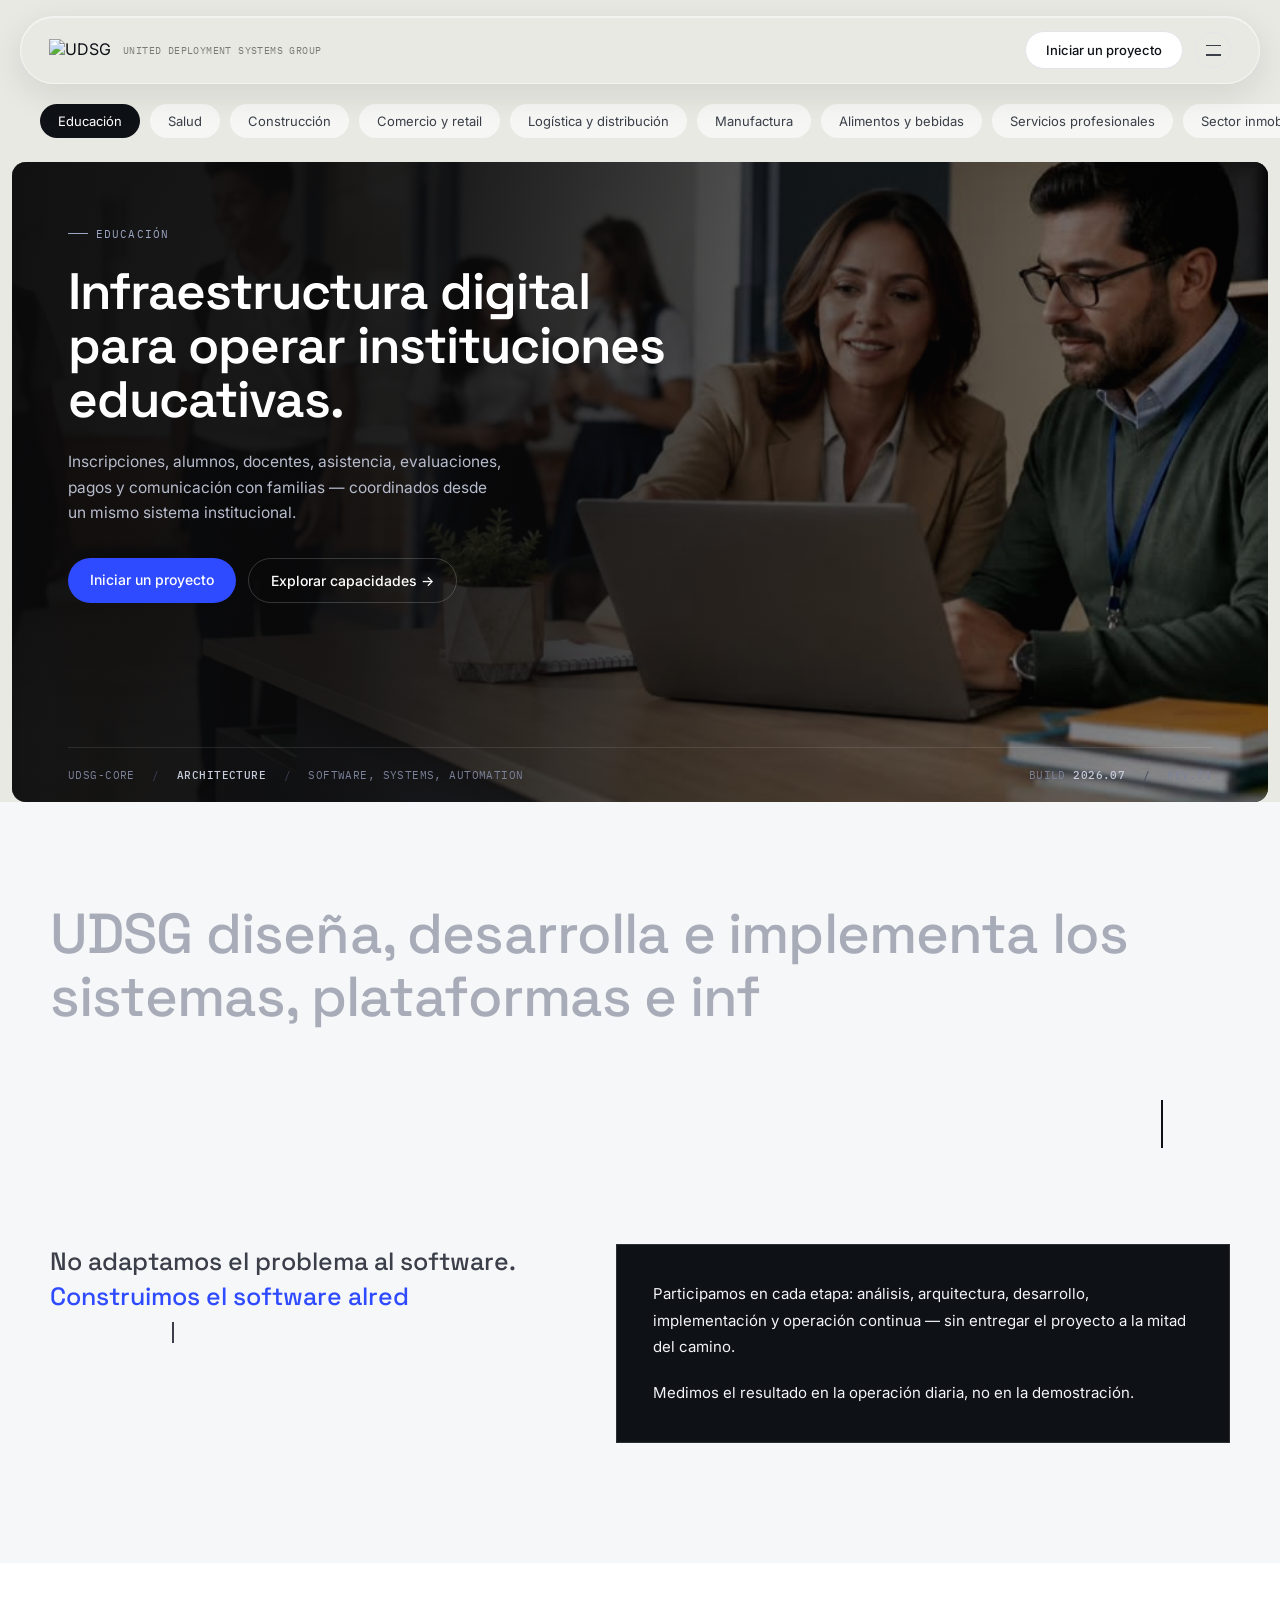
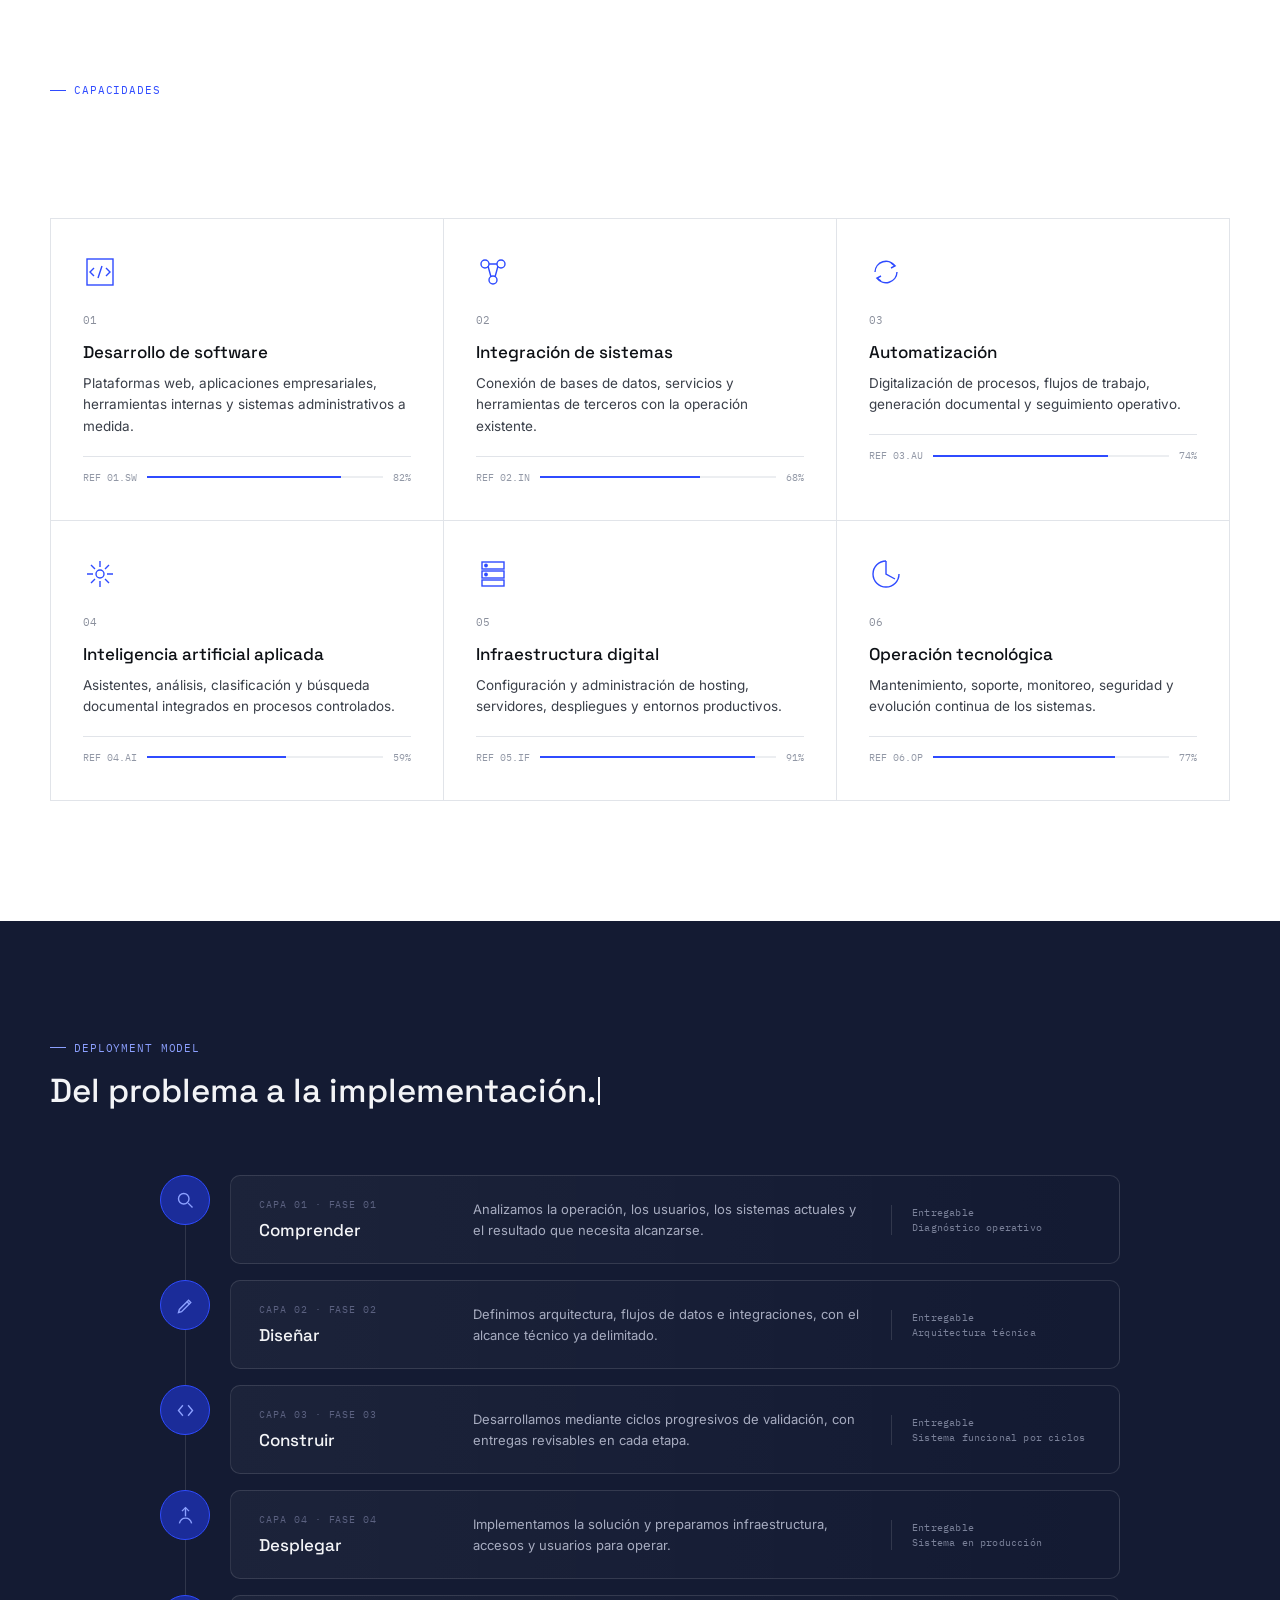
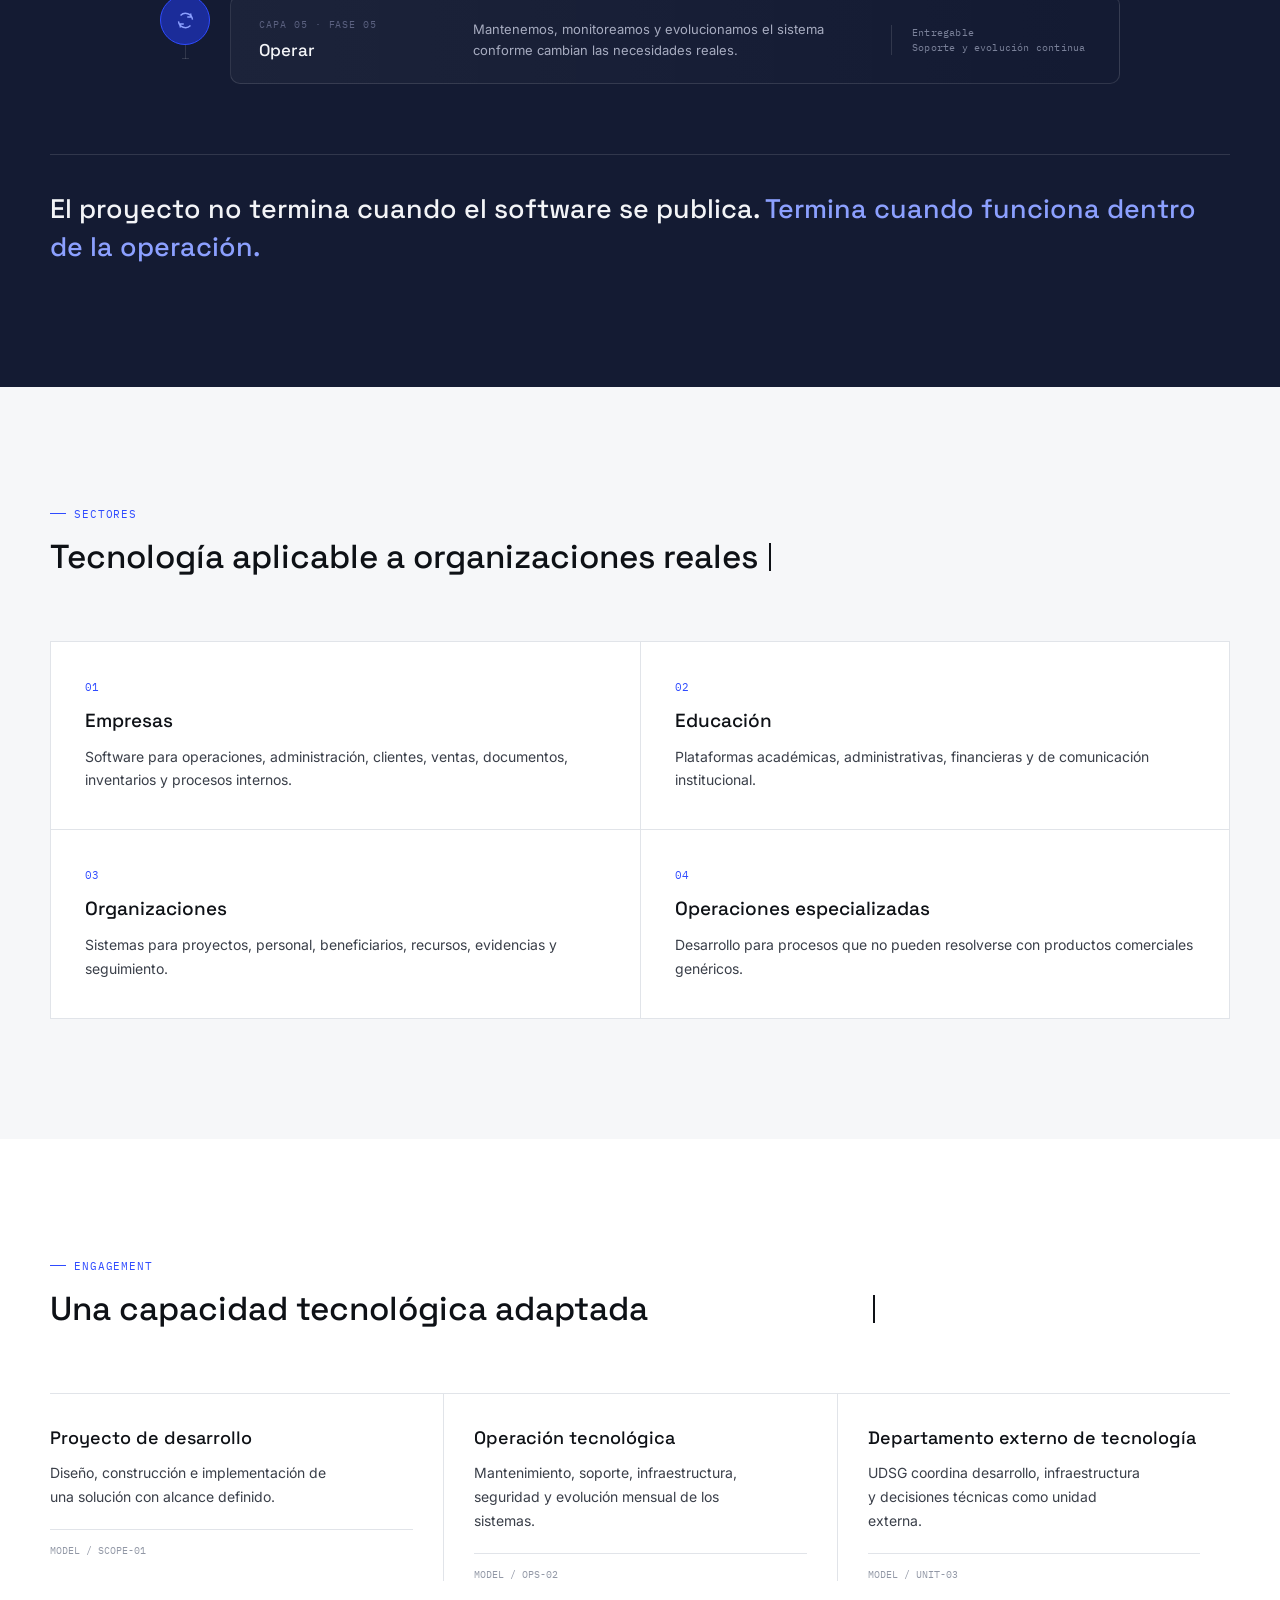
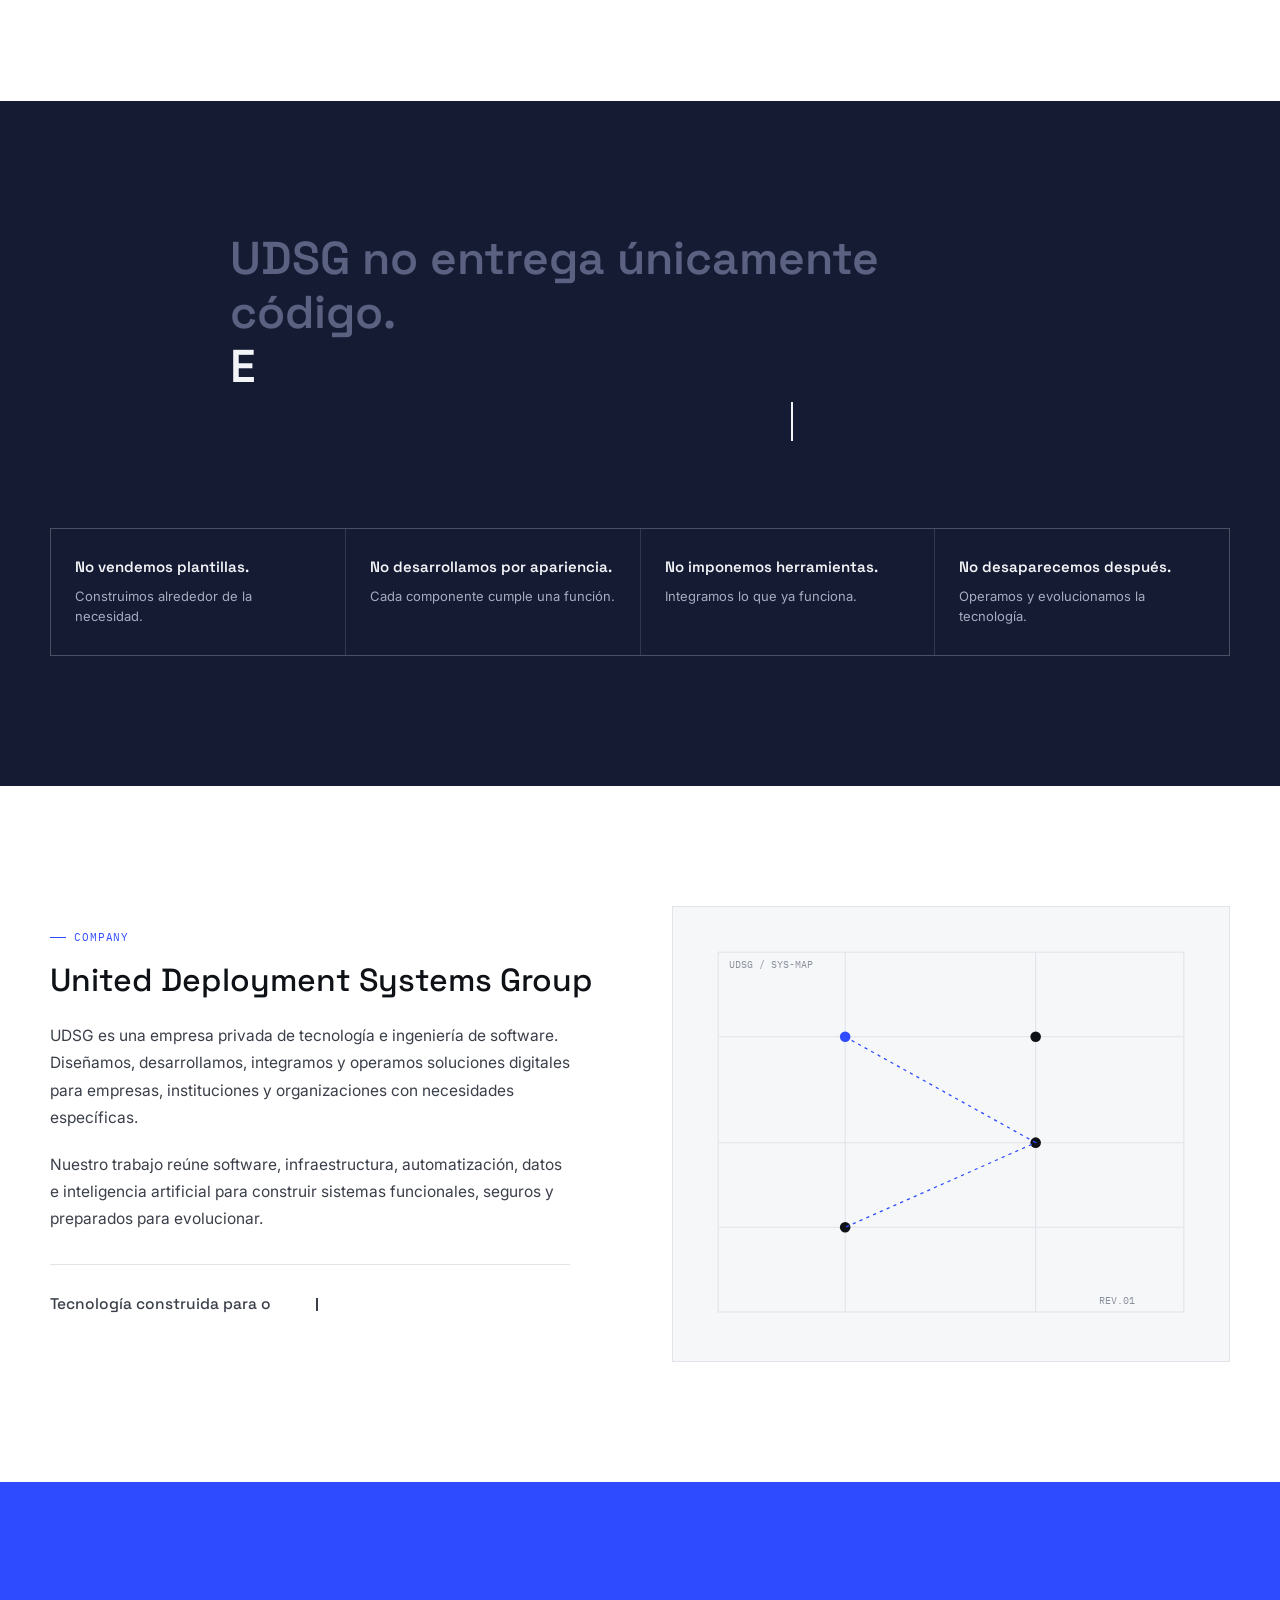
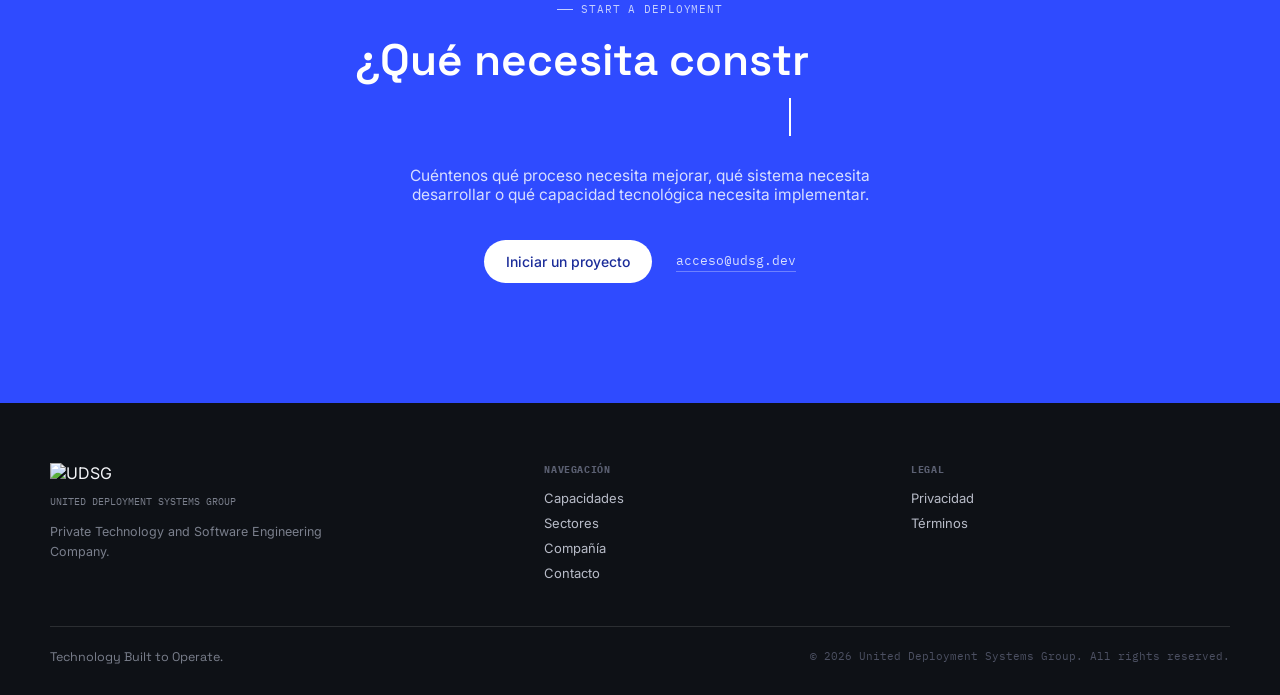
==== index.html @ 02f6dead "Rediseñar Deployment Model como diagrama de arquitectura en capas Se reemplaza la cuadrícula horizon" ====
<!DOCTYPE html>
<html lang="es">
<head>
<meta charset="UTF-8">
<meta name="viewport" content="width=device-width, initial-scale=1.0">
<title>UDSG — United Deployment Systems Group</title>
<link rel="icon" href="/favicon-32.png" sizes="32x32" type="image/png">
<link rel="apple-touch-icon" href="/favicon-180.png">
<link rel="preconnect" href="https://fonts.googleapis.com">
<link href="https://fonts.googleapis.com/css2?family=Space+Grotesk:wght@400;500;600;700&family=Inter:wght@400;500;600&family=IBM+Plex+Mono:wght@400;500&display=swap" rel="stylesheet">
<style>
  :root{
    --ink:#0E1116;
    --ink-soft:#3A3F49;
    --paper:#FFFFFF;
    --gray-50:#F6F7F9;
    --gray-100:#ECEEF1;
    --line:#E1E4E9;
    --line-on-dark:rgba(255,255,255,0.12);
    --accent:#2F4BFF;
    --accent-deep:#1B2C99;
    --navy:#141B33;
    --navy-2:#1B2440;
    --paper-text:#F3F4F7;
    --muted-on-dark:#A7ACC0;
  }
  *{margin:0;padding:0;box-sizing:border-box;}
  html{scroll-behavior:smooth;}
  @media (prefers-reduced-motion: reduce){ html{scroll-behavior:auto;} }
  body{
    font-family:'Inter',sans-serif;
    background:#E9E9E4;
    color:var(--ink);
    -webkit-font-smoothing:antialiased;
  }
  .mono{font-family:'IBM Plex Mono',monospace;}
  a{color:inherit;}
  img{display:block; max-width:100%;}

  /* ---------------- NAV ---------------- */
  nav{
    position:sticky; top:16px; z-index:50;
    display:flex; align-items:center; justify-content:space-between;
    padding:14px 28px;
    margin:0 20px;
    border-radius:999px;
    background:rgba(233,233,228,0.75);
    -webkit-backdrop-filter:blur(16px) saturate(1.6);
    backdrop-filter:blur(16px) saturate(1.6);
    border:1px solid rgba(255,255,255,0.5);
    box-shadow:0 10px 34px rgba(20,17,10,0.10), inset 0 1px 0 rgba(255,255,255,0.4);
    transition:padding 0.3s ease, top 0.3s ease, box-shadow 0.3s ease;
  }
  nav.scrolled{padding:10px 24px; top:10px; box-shadow:0 14px 40px rgba(20,17,10,0.14), inset 0 1px 0 rgba(255,255,255,0.4);}
  .nav-left{display:flex; align-items:center; gap:12px;}
  .logo-mark{height:22px; width:auto; display:block;}
  .nav-left .wordmark{font-family:'Space Grotesk'; font-weight:600; font-size:17px;}
  .nav-left .subname{font-family:'IBM Plex Mono'; font-size:10px; color:#7C7C74; letter-spacing:0.04em; transition:opacity 0.3s ease;}
  nav.scrolled .subname{opacity:0; width:0;}
  .nav-right{display:flex; align-items:center; gap:12px;}
  .nav-cta{
    font-size:13px; font-weight:500; background:var(--paper); color:var(--ink);
    padding:10px 20px; text-decoration:none; transition:background 0.2s ease, color 0.2s ease;
    border-radius:999px; border:1px solid var(--line);
  }
  .nav-cta:hover{background:var(--ink); color:#fff;}
  .nav-icon{
    width:36px; height:36px; border-radius:999px; border:1px solid var(--line);
    display:flex; align-items:center; justify-content:center; flex-shrink:0;
    color:var(--ink-soft); background:transparent; cursor:pointer;
    font:inherit; padding:0; transition:background 0.2s ease, border-color 0.2s ease;
  }
  .nav-icon:hover{border-color:var(--ink-soft);}

  /* ---------------- BURGER (dos líneas que se convierten en X) ---------------- */
  .burger{width:15px; height:11px; position:relative;}
  .burger span{
    position:absolute; left:0; width:100%; height:1.5px; background:currentColor;
    transition:transform 0.25s ease, opacity 0.2s ease, top 0.25s ease;
  }
  .burger span:nth-child(1){top:0;}
  .burger span:nth-child(2){top:9.5px;}
  .menu-open .burger span:nth-child(1){top:4.75px; transform:rotate(45deg);}
  .menu-open .burger span:nth-child(2){top:4.75px; transform:rotate(-45deg);}

  /* ---------------- MENU OVERLAY (estilo Palantir: pantalla completa, links + acerca de) ---------------- */
  .menu-overlay{
    position:fixed; inset:0; z-index:100; background:var(--paper);
    opacity:0; visibility:hidden; pointer-events:none;
    transition:opacity 0.3s ease, visibility 0s linear 0.3s;
    overflow-y:auto;
  }
  .menu-overlay.is-open{opacity:1; visibility:visible; pointer-events:auto; transition:opacity 0.3s ease;}
  .menu-top{
    display:flex; align-items:center; justify-content:space-between;
    padding:18px 40px;
  }
  .menu-body{
    max-width:1180px; margin:0 auto; padding:80px 40px 100px;
    display:grid; grid-template-columns:1fr 1fr; gap:64px;
  }
  .menu-links{display:flex; flex-direction:column; gap:6px;}
  .menu-links a{
    text-decoration:none; color:var(--ink); font-family:'Space Grotesk'; font-weight:500;
    font-size:clamp(30px,5vw,52px); line-height:1.3; letter-spacing:-0.01em;
    padding:6px 0; transition:color 0.2s ease; opacity:0; transform:translateY(14px);
    transition:opacity 0.5s cubic-bezier(0.16,1,0.3,1), transform 0.5s cubic-bezier(0.16,1,0.3,1), color 0.2s ease;
  }
  .menu-overlay.is-open .menu-links a{opacity:1; transform:translateY(0);}
  .menu-links a:nth-child(1){transition-delay:0.05s;}
  .menu-links a:nth-child(2){transition-delay:0.1s;}
  .menu-links a:nth-child(3){transition-delay:0.15s;}
  .menu-links a:nth-child(4){transition-delay:0.2s;}
  .menu-links a:hover{color:var(--accent);}
  .menu-about{
    border-left:1px solid var(--line); padding-left:48px;
    opacity:0; transition:opacity 0.5s ease 0.25s;
  }
  .menu-overlay.is-open .menu-about{opacity:1;}
  .menu-about p{font-size:15px; line-height:1.75; color:var(--ink-soft); margin-top:16px; max-width:420px;}
  .menu-access{
    display:inline-block; margin-top:32px; font-size:14px; font-weight:500;
    background:var(--ink); color:#fff; padding:13px 26px; border-radius:999px;
    text-decoration:none; transition:background 0.2s ease;
  }
  .menu-access:hover{background:var(--accent);}
  .menu-footer{
    max-width:1180px; margin:0 auto; padding:24px 40px; border-top:1px solid var(--line);
    display:flex; justify-content:space-between; flex-wrap:wrap; gap:10px;
    font-family:'IBM Plex Mono'; font-size:10.5px; letter-spacing:0.04em; color:#8A8F9C;
  }
  .menu-footer a{color:#8A8F9C; text-decoration:none;}
  .menu-footer a:hover{color:var(--ink);}
  body.menu-locked{overflow:hidden;}
  @media (prefers-reduced-motion: reduce){
    .menu-overlay, .menu-links a, .menu-about, .burger span{transition:none !important;}
  }

  /* ---------------- CHIP ROW (carrusel Apple/Palantir: chips que se llenan) ---------------- */
  .chip-row{
    display:flex; gap:10px; padding:14px 40px 18px;
    margin-top:22px;
    overflow-x:auto; scrollbar-width:none;
  }
  .chip-row::-webkit-scrollbar{display:none;}
  .chip{
    position:relative; flex:0 0 auto; font-family:inherit; font-size:13px; color:var(--ink-soft);
    padding:9px 18px; border-radius:999px; background:rgba(255,255,255,0.6); border:none;
    cursor:pointer; white-space:nowrap; overflow:hidden; transition:color 0.25s ease;
  }
  .chip .chip-fill{position:absolute; inset:0; width:0%; background:var(--ink); z-index:0;}
  .chip .chip-label{position:relative; z-index:1;}
  .chip.active{color:#fff;}
  .chip:hover:not(.active){background:var(--paper);}

  /* ---------------- HERO BG (foto de industria a pantalla completa dentro de la tarjeta) ---------------- */
  .hero-bg{position:absolute; inset:0; z-index:0;}
  .hero-bg .sysmap{
    position:absolute; inset:0; width:100%; height:100%;
    object-fit:cover; filter:grayscale(20%) contrast(1.12) brightness(0.72) saturate(1.05);
    opacity:0; transform:scale(1.06) translateX(6%);
    transition:transform 1.1s cubic-bezier(0.16,1,0.3,1), opacity 0.6s ease;
  }
  .hero-bg .sysmap.is-active{opacity:1; transform:scale(1) translateX(0);}
  .hero-bg .sysmap.is-leaving{
    opacity:0; transform:scale(1.04) translateX(-4%);
    transition:transform 0.7s cubic-bezier(0.4,0,1,1), opacity 0.5s ease;
  }
  .hero-scrim{
    position:absolute; inset:0; z-index:1;
    background:linear-gradient(100deg, rgba(10,10,11,0.96) 0%, rgba(10,10,11,0.88) 32%, rgba(10,10,11,0.52) 60%, rgba(10,10,11,0.18) 100%);
  }
  @media (prefers-reduced-motion: reduce){
    .hero-bg .sysmap{transition:opacity 0.3s ease; transform:none;}
    .hero-bg .sysmap.is-leaving{transform:none;}
  }

  /* ---------------- HERO COPY (texto que acompaña el cambio de slide) ---------------- */
  .hero-copy-dynamic{transition:opacity 0.35s ease, transform 0.35s ease;}
  .hero-copy-dynamic.is-swapping{opacity:0; transform:translateY(10px);}
  @media (prefers-reduced-motion: reduce){ .hero-copy-dynamic{transition:none !important; transform:none !important; opacity:1 !important;} }

  /* ---------------- HERO (dark rounded card, inset from viewport edge) ---------------- */
  .hero-wrap{padding:6px 12px 0;}
  .hero{
    position:relative;
    background:#1C1D1E; color:var(--paper-text);
    border-radius:14px; overflow:hidden;
    padding:56px 56px 0;
    min-height:640px;
    display:flex; flex-direction:column; justify-content:space-between;
  }
  .hero-top{position:relative; z-index:2; max-width:600px;}
  .eyebrow{
    display:inline-flex; align-items:center; gap:8px;
    font-family:'IBM Plex Mono'; font-size:11px; letter-spacing:0.1em;
    color:#9BA6C4; text-transform:uppercase; margin-bottom:24px;
  }
  .eyebrow .dash{width:20px; height:1px; background:#9BA6C4;}
  .hero h1{
    font-family:'Space Grotesk'; font-weight:600; letter-spacing:-0.02em;
    font-size:clamp(32px,4vw,52px); line-height:1.06; margin-bottom:22px; color:#fff; max-width:640px;
  }
  .hero p{font-size:15.5px; line-height:1.65; color:#B7BCCC; max-width:440px; margin-bottom:32px;}
  .hero-actions{display:flex; gap:12px; margin-bottom:0; flex-wrap:wrap;}
  .btn-primary{
    background:var(--accent); color:#fff; font-weight:500; font-size:14px;
    padding:13px 22px; text-decoration:none; display:inline-block; transition:background 0.2s ease;
    border-radius:999px;
  }
  .btn-primary:hover{background:var(--accent-deep);}
  .btn-ghost{
    border:1px solid rgba(255,255,255,0.18); color:#fff; font-size:14px; font-weight:500;
    padding:13px 22px; text-decoration:none; display:inline-block; transition:border-color 0.2s ease, background 0.2s ease;
    border-radius:999px;
  }
  .btn-ghost:hover{border-color:rgba(255,255,255,0.4); background:rgba(255,255,255,0.06);}

  .sysmap{width:100%; height:auto;}

  .hero-meta{
    position:relative; z-index:2;
    display:flex; justify-content:space-between; align-items:center; flex-wrap:wrap; gap:10px;
    border-top:1px solid rgba(255,255,255,0.1); padding:20px 0; margin-top:40px;
    font-family:'IBM Plex Mono'; font-size:10.5px; letter-spacing:0.04em; color:#7A8199;
  }
  .hero-meta span b{color:#C7CCDB; font-weight:500;}
  .hero-meta .sep{margin:0 10px; color:#3E4358;}

  .load-in{opacity:0; transform:translateY(16px); transition:opacity 0.7s cubic-bezier(0.16,1,0.3,1), transform 0.7s cubic-bezier(0.16,1,0.3,1);}
  .load-in.shown{opacity:1; transform:translateY(0);}
  @media (prefers-reduced-motion: reduce){ .load-in{opacity:1; transform:none;} }

  /* ---------------- TYPEWRITER (títulos que se escriben al hacer scroll) ---------------- */
  .tw-char{opacity:0; transition:opacity 0.05s linear;}
  .tw-char.tw-in{opacity:1;}
  .tw-cursor{display:inline-block; width:2px; height:0.85em; margin-left:2px; background:currentColor; opacity:0; vertical-align:-0.1em;}
  .tw-cursor.tw-active{opacity:1; animation:tw-blink 0.9s step-end infinite;}
  @keyframes tw-blink{50%{opacity:0;}}
  @media (prefers-reduced-motion: reduce){
    .tw-char{opacity:1 !important; transition:none;}
    .tw-cursor{display:none;}
  }


  /* ---------------- SECTION LABEL (shared) ---------------- */
  .sec-label{
    font-family:'IBM Plex Mono'; font-size:11px; letter-spacing:0.08em;
    color:var(--accent); text-transform:uppercase; margin-bottom:16px;
    display:flex; align-items:center; gap:8px;
  }
  .sec-label .dash{width:16px; height:1px; background:var(--accent);}
  .sec-label.on-dark{color:#8CA0FF;}
  .sec-label.on-dark .dash{background:#8CA0FF;}
  .sec-head{max-width:640px; margin-bottom:64px;}
  .sec-head h2{font-family:'Space Grotesk'; font-weight:500; font-size:clamp(24px,2.6vw,34px); line-height:1.22; color:var(--ink);}
  .sec-head.on-dark h2{color:var(--paper-text);}
  .sec-head p{font-size:15px; line-height:1.7; color:var(--ink-soft); margin-top:16px;}
  .sec-head.on-dark p{color:var(--muted-on-dark);}

  /* ---------------- DECLARATION ---------------- */
  .declaration{background:var(--gray-50); padding:100px 48px 120px;}
  .decl-huge{
    max-width:1180px; margin:0 auto 90px;
    font-family:'Space Grotesk'; font-weight:500; letter-spacing:-0.015em;
    font-size:clamp(30px,4.4vw,58px); line-height:1.12; color:var(--ink);
  }
  .decl-huge .fade{color:#A7ACB8;}
  .decl-huge .accent{color:var(--accent);}
  .decl-grid{max-width:1180px; margin:0 auto; display:grid; grid-template-columns:0.9fr 1.1fr; gap:64px; align-items:start;}
  .decl-quote{
    font-family:'Space Grotesk'; font-weight:500; font-size:clamp(20px,2vw,25px);
    line-height:1.4; color:var(--ink-soft);
  }
  .decl-quote .accent{color:var(--accent);}
  .decl-panel{border:1px solid var(--line-on-dark); background:var(--ink); padding:36px;}
  .decl-panel p{font-size:15px; line-height:1.75; color:var(--paper-text); margin-bottom:20px;}
  .decl-panel p:last-child{margin-bottom:0;}

  /* ---------------- CAPABILITIES ---------------- */
  .caps{background:var(--paper); padding:120px 48px;}
  .caps-list{max-width:1180px; margin:0 auto; display:grid; grid-template-columns:repeat(3,1fr); gap:1px; background:var(--line); border:1px solid var(--line);}
  .cap-item{background:var(--paper); padding:36px 32px; transition:background 0.25s ease;}
  .cap-item:hover{background:var(--gray-50);}
  .cap-icon{width:34px; height:34px; margin-bottom:20px;}
  .cap-item .capnum{font-family:'IBM Plex Mono'; font-size:11px; color:#8A8F9C; display:block; margin-bottom:14px;}
  .cap-item h3{font-family:'Space Grotesk'; font-weight:500; font-size:17px; margin-bottom:10px; color:var(--ink);}
  .cap-item p{font-size:13.5px; line-height:1.6; color:var(--ink-soft); margin-bottom:18px;}
  .cap-readout{display:flex; align-items:center; gap:10px; font-family:'IBM Plex Mono'; font-size:9.5px; color:#9298A6; border-top:1px solid var(--line); padding-top:14px;}
  .cap-readout .bar{flex:1; height:2px; background:var(--gray-100); position:relative; overflow:hidden;}
  .cap-readout .bar-fill{position:absolute; left:0; top:0; height:100%; background:var(--accent);}

  /* ---------------- PROCESS (stepper, not photo) ---------------- */
  .process{background:var(--navy); color:var(--paper-text); padding:120px 48px;}
  .proc-line-wrap{max-width:960px; margin:0 auto; position:relative; padding-left:70px;}

  /* pista vertical: línea + pulso descendiendo de capa en capa, en bucle continuo */
  .proc-flow-track{position:absolute; top:25px; bottom:25px; left:25px; width:1px; background:var(--line-on-dark); z-index:0;}
  .proc-flow-track::before, .proc-flow-track::after{
    content:''; position:absolute; left:-3px; height:1px; width:7px; background:var(--line-on-dark);
  }
  .proc-flow-track::before{top:0;} .proc-flow-track::after{bottom:0;}
  .proc-flow-pulse{
    position:absolute; left:50%; top:0; width:7px; height:7px; margin-left:-3.5px; margin-top:-3.5px;
    border-radius:50%; background:#9DB2FF; box-shadow:0 0 12px 3px rgba(140,160,255,0.75);
    animation:proc-flow-move-v 7s linear infinite;
  }
  @keyframes proc-flow-move-v{
    0%{top:0%; opacity:0;}
    4%{opacity:1;}
    96%{opacity:1;}
    100%{top:100%; opacity:0;}
  }

  .proc-steps{display:flex; flex-direction:column; gap:16px; position:relative; z-index:1;}
  .proc-step{position:relative; display:flex;}
  .proc-dot{
    position:absolute; left:-70px; top:0;
    width:50px; height:50px; border-radius:50%; border:1px solid var(--line-on-dark);
    background:var(--navy); display:flex; align-items:center; justify-content:center;
    color:#8CA0FF; z-index:2;
    transition:border-color 0.3s ease, background 0.3s ease;
    animation:proc-node-flash 7s ease-in-out infinite;
  }
  .proc-icon{width:21px; height:21px;}
  .proc-step:nth-child(1) .proc-dot{animation-delay:0.42s;}
  .proc-step:nth-child(2) .proc-dot{animation-delay:1.82s;}
  .proc-step:nth-child(3) .proc-dot{animation-delay:3.22s;}
  .proc-step:nth-child(4) .proc-dot{animation-delay:4.62s;}
  .proc-step:nth-child(5) .proc-dot{animation-delay:6.02s;}
  @keyframes proc-node-flash{
    0%{box-shadow:0 0 0 0 rgba(140,160,255,0);}
    3%{box-shadow:0 0 0 9px rgba(140,160,255,0.32);}
    16%{box-shadow:0 0 0 0 rgba(140,160,255,0);}
    100%{box-shadow:0 0 0 0 rgba(140,160,255,0);}
  }
  .proc-step.in-view .proc-dot{border-color:var(--accent); background:var(--accent-deep);}

  /* banda de capa: ancho completo, apiladas verticalmente como un stack técnico */
  .proc-layer{
    flex:1; display:grid; grid-template-columns:190px 1fr 200px; gap:24px; align-items:center;
    border:1px solid var(--line-on-dark); border-radius:10px; padding:22px 28px;
    background:linear-gradient(90deg, rgba(255,255,255,0.035), rgba(255,255,255,0));
  }
  .proc-tag{font-family:'IBM Plex Mono'; font-size:9.5px; letter-spacing:0.1em; color:#5B6180; text-transform:uppercase; display:block; margin-bottom:8px;}
  .proc-layer h3{font-family:'Space Grotesk'; font-weight:500; font-size:17px;}
  .proc-step p{font-size:13px; line-height:1.6; color:var(--muted-on-dark);}
  .proc-out{font-family:'IBM Plex Mono'; font-size:9.5px; letter-spacing:0.02em; color:#7A8199; line-height:1.6; border-left:1px solid var(--line-on-dark); padding-left:20px;}
  @media (prefers-reduced-motion: reduce){
    .proc-flow-pulse{display:none;}
    .proc-dot{animation:none;}
  }
  .process-callout{
    max-width:1180px; margin:70px auto 0; padding-top:36px; border-top:1px solid var(--line-on-dark);
    font-family:'Space Grotesk'; font-weight:500; font-size:clamp(19px,2.1vw,27px); line-height:1.4;
  }
  .process-callout .accent{color:#8CA0FF;}

  /* ---------------- SECTORS ---------------- */
  .sectors{background:var(--gray-50); padding:120px 48px;}
  .sectors-grid{max-width:1180px; margin:0 auto; display:grid; grid-template-columns:repeat(2,1fr); gap:1px; background:var(--line); border:1px solid var(--line);}
  .sector-item{background:var(--paper); padding:38px 34px;}
  .sector-item .snum{font-family:'IBM Plex Mono'; font-size:10.5px; color:var(--accent); display:block; margin-bottom:14px;}
  .sector-item h3{font-family:'Space Grotesk'; font-weight:500; font-size:19px; margin-bottom:12px;}
  .sector-item p{font-size:14px; line-height:1.65; color:var(--ink-soft);}

  /* ---------------- ENGAGEMENT ---------------- */
  .engage{background:var(--paper); padding:120px 48px;}
  .engage-grid{max-width:1180px; margin:0 auto; display:grid; grid-template-columns:repeat(3,1fr); gap:0; border-top:1px solid var(--line);}
  .engage-item{
    padding:32px 30px 0 0; border-left:1px solid var(--line);
    opacity:0; transform:translateY(24px);
    transition:opacity 0.6s cubic-bezier(0.16,1,0.3,1), transform 0.6s cubic-bezier(0.16,1,0.3,1);
  }
  .engage-item:first-child{border-left:none; padding-left:0;}
  .engage-item:not(:first-child){padding-left:30px;}
  .engage-item.in-view{opacity:1; transform:translateY(0);}
  .engage-item:nth-child(1){transition-delay:0s;}
  .engage-item:nth-child(2){transition-delay:0.1s;}
  .engage-item:nth-child(3){transition-delay:0.2s;}
  .engage-item h3{font-family:'Space Grotesk'; font-weight:500; font-size:18px; margin-bottom:12px; color:var(--ink);}
  .engage-item p{font-size:14px; line-height:1.7; color:var(--ink-soft); max-width:280px;}
  .engage-code{display:block; margin-top:20px; padding-top:14px; border-top:1px solid var(--line); font-family:'IBM Plex Mono'; font-size:9.5px; color:#9298A6;}
  @media (prefers-reduced-motion: reduce){ .engage-item{opacity:1; transform:none;} }

  /* ---------------- DIFFERENTIATOR ---------------- */
  .diff{background:var(--navy); color:var(--paper-text); padding:130px 48px;}
  .diff-headline{
    font-family:'Space Grotesk'; font-weight:600; text-align:left;
    font-size:clamp(28px,3.8vw,46px); line-height:1.18; max-width:820px; margin:0 auto 80px;
  }
  .diff-headline .fade{color:#5B6180;}
  .diff-headline .accent{color:#8CA0FF;}
  .diff-grid{max-width:1180px; margin:0 auto; display:grid; grid-template-columns:repeat(4,1fr); gap:1px; background:var(--line-on-dark); border:1px solid var(--line-on-dark);}
  .diff-item{background:var(--navy); padding:28px 24px;}
  .diff-item .diff-no{font-family:'Space Grotesk'; font-weight:600; font-size:15px; color:var(--paper-text); margin-bottom:10px; display:block;}
  .diff-item p{font-size:13px; line-height:1.6; color:var(--muted-on-dark);}

  /* ---------------- COMPANY ---------------- */
  .company{background:var(--paper); padding:120px 48px;}
  .company-grid{max-width:1180px; margin:0 auto; display:grid; grid-template-columns:1fr 1fr; gap:64px; align-items:center;}
  .company-body p{font-size:15.5px; line-height:1.75; color:var(--ink-soft); margin-bottom:20px; max-width:520px;}
  .company-quote{
    font-family:'Space Grotesk'; font-weight:500; font-size:clamp(20px,2vw,25px);
    color:var(--ink); margin-top:32px; border-top:1px solid var(--line); padding-top:26px;
  }
  .company-graphic{border:1px solid var(--line); background:var(--gray-50); padding:24px;}

  /* ---------------- CTA FINAL ---------------- */
  .cta-final{background:var(--accent); color:#fff; padding:120px 48px; text-align:center;}
  .cta-final .sec-label{justify-content:center; color:#C6D0FF;}
  .cta-final .sec-label .dash{background:#C6D0FF;}
  .cta-final h2{font-family:'Space Grotesk'; font-weight:600; font-size:clamp(28px,3.6vw,44px); max-width:720px; margin:0 auto 22px;}
  .cta-final p{font-size:15.5px; color:#D7DEFF; max-width:480px; margin:0 auto 36px;}
  .cta-final-actions{display:flex; gap:24px; justify-content:center; align-items:center; flex-wrap:wrap;}
  .cta-final .btn-primary{background:#fff; color:var(--accent-deep);}
  .cta-final .btn-primary:hover{background:#EAEEFF;}
  .cta-final a.secondary{color:#D7DEFF; font-family:'IBM Plex Mono'; font-size:13px; text-decoration:none; border-bottom:1px solid rgba(255,255,255,0.3); padding-bottom:2px;}

  /* ---------------- FOOTER ---------------- */
  footer{background:var(--ink); color:var(--paper-text); padding:60px 48px 30px;}
  .footer-top{max-width:1180px; margin:0 auto; display:grid; grid-template-columns:1.4fr 1fr 1fr; gap:48px; padding-bottom:36px; border-bottom:1px solid var(--line-on-dark); margin-bottom:22px;}
  .footer-brand .wordmark{font-family:'Space Grotesk'; font-weight:600; font-size:17px; margin-bottom:8px;}
  .footer-brand .subname{font-family:'IBM Plex Mono'; font-size:10px; color:#7A7F8C; margin-bottom:14px;}
  .footer-brand p{font-size:12.5px; color:#7A7F8C; max-width:280px; line-height:1.6;}
  .footer-col h4{font-family:'IBM Plex Mono'; font-size:10px; letter-spacing:0.06em; color:#5B6072; text-transform:uppercase; margin-bottom:14px;}
  .footer-col a{display:block; font-size:13px; color:#B8BCC8; text-decoration:none; margin-bottom:9px;}
  .footer-bottom{max-width:1180px; margin:0 auto; display:flex; justify-content:space-between; flex-wrap:wrap; gap:12px;}
  .footer-bottom .tagline{font-family:'Space Grotesk'; font-size:12.5px; color:#7A7F8C;}
  .footer-bottom .copyright{font-family:'IBM Plex Mono'; font-size:10.5px; color:#4C5062;}

  /* ---------------- RESPONSIVE ---------------- */
  @media (max-width:900px){
    nav{padding:12px 18px; margin:0 10px;}
    .nav-left .subname{display:none;}
    .menu-top{padding:14px 20px;}
    .menu-body{grid-template-columns:1fr; gap:40px; padding:48px 20px 60px;}
    .menu-about{border-left:none; padding-left:0; border-top:1px solid var(--line); padding-top:32px;}
    .menu-footer{padding:20px 20px;}
    .chip-row{padding:12px 20px 16px; margin-top:16px;}
    .hero-wrap{padding:4px 8px 0;}
    .hero{padding:32px 24px 0; min-height:520px; border-radius:10px;}
    .hero-top{max-width:100%;}
    .hero-meta{flex-direction:column; align-items:flex-start; gap:6px; margin-top:28px;}
    .declaration, .caps, .process, .sectors, .engage, .diff, .company, .cta-final{padding-left:20px; padding-right:20px;}
    .decl-grid{grid-template-columns:1fr; gap:32px;}
    .caps-list{grid-template-columns:1fr;}
    .proc-flow-track{display:none;}
    .proc-line-wrap{padding-left:0;}
    .proc-step{flex-direction:column; gap:16px;}
    .proc-dot{position:static; margin-bottom:4px;}
    .proc-layer{grid-template-columns:1fr; gap:12px;}
    .proc-out{border-left:none; border-top:1px solid var(--line-on-dark); padding-left:0; padding-top:12px;}
    .sectors-grid{grid-template-columns:1fr;}
    .engage-grid{grid-template-columns:1fr; gap:28px;}
    .engage-item{border-left:none !important; padding-left:0 !important;}
    .diff-grid{grid-template-columns:1fr 1fr;}
    .company-grid{grid-template-columns:1fr;}
    .footer-top{grid-template-columns:1fr; gap:28px;}
  }
</style>
</head>
<body>

<nav>
  <div class="nav-left">
    <img class="logo-mark" src="/assets/img/logo-udsg.png" alt="UDSG">
    <span class="subname">UNITED DEPLOYMENT SYSTEMS GROUP</span>
  </div>
  <div class="nav-right">
    <a href="#contact" class="nav-cta">Iniciar un proyecto</a>
    <button type="button" class="nav-icon" id="menuToggle" aria-label="Abrir menú" aria-expanded="false" aria-controls="menuOverlay">
      <span class="burger"><span></span><span></span></span>
    </button>
  </div>
</nav>

<div class="menu-overlay" id="menuOverlay" aria-hidden="true">
  <div class="menu-top">
    <div class="nav-left">
      <img class="logo-mark" src="/assets/img/logo-udsg.png" alt="UDSG">
      <span class="subname">UNITED DEPLOYMENT SYSTEMS GROUP</span>
    </div>
    <button type="button" class="nav-icon" id="menuClose" aria-label="Cerrar menú">
      <span class="burger" style="transform:rotate(45deg)"><span style="top:4.75px"></span><span style="top:4.75px; transform:rotate(90deg)"></span></span>
    </button>
  </div>
  <div class="menu-body">
    <div class="menu-links" role="navigation" aria-label="Navegación principal">
      <a href="#caps">Capacidades</a>
      <a href="#sectors">Sectores</a>
      <a href="#company">Compañía</a>
      <a href="#contact">Contacto</a>
    </div>
    <div class="menu-about">
      <div class="sec-label"><span class="dash"></span>Acerca de</div>
      <p>UDSG es una empresa privada de tecnología e ingeniería de software. Diseñamos, desarrollamos, integramos y operamos soluciones digitales para empresas, instituciones y organizaciones con necesidades específicas.</p>
      <p>Nuestro trabajo reúne software, infraestructura, automatización, datos e inteligencia artificial para construir sistemas funcionales, seguros y preparados para evolucionar.</p>
      <a href="/admin/" class="menu-access">Acceso</a>
    </div>
  </div>
  <div class="menu-footer">
    <span>UDSG-CORE / ARCHITECTURE</span>
    <a href="mailto:acceso@udsg.dev">acceso@udsg.dev</a>
  </div>
</div>

<div class="chip-row" id="chipRow">
  <button type="button" class="chip active" data-i="0"><span class="chip-fill"></span><span class="chip-label">Educación</span></button>
  <button type="button" class="chip" data-i="1"><span class="chip-fill"></span><span class="chip-label">Salud</span></button>
  <button type="button" class="chip" data-i="2"><span class="chip-fill"></span><span class="chip-label">Construcción</span></button>
  <button type="button" class="chip" data-i="3"><span class="chip-fill"></span><span class="chip-label">Comercio y retail</span></button>
  <button type="button" class="chip" data-i="4"><span class="chip-fill"></span><span class="chip-label">Logística y distribución</span></button>
  <button type="button" class="chip" data-i="5"><span class="chip-fill"></span><span class="chip-label">Manufactura</span></button>
  <button type="button" class="chip" data-i="6"><span class="chip-fill"></span><span class="chip-label">Alimentos y bebidas</span></button>
  <button type="button" class="chip" data-i="7"><span class="chip-fill"></span><span class="chip-label">Servicios profesionales</span></button>
  <button type="button" class="chip" data-i="8"><span class="chip-fill"></span><span class="chip-label">Sector inmobiliario</span></button>
  <button type="button" class="chip" data-i="9"><span class="chip-fill"></span><span class="chip-label">Hospitalidad</span></button>
  <button type="button" class="chip" data-i="10"><span class="chip-fill"></span><span class="chip-label">Agroindustria</span></button>
</div>

<!-- ================= HERO ================= -->
<div class="hero-wrap">
<section class="hero">
  <div class="hero-bg" id="heroIllustration" aria-hidden="true">
    <img class="sysmap is-active" data-slide="0" src="/assets/img/hero/educacion.jpg" alt="">
    <img class="sysmap" data-slide="1" src="/assets/img/hero/salud.jpg" alt="">
    <img class="sysmap" data-slide="2" src="/assets/img/hero/construccion.jpg" alt="">
    <img class="sysmap" data-slide="3" src="/assets/img/hero/comercio-retail.jpg" alt="">
    <img class="sysmap" data-slide="4" src="/assets/img/hero/logistica-distribucion.jpg" alt="">
    <img class="sysmap" data-slide="5" src="/assets/img/hero/manufactura.jpg" alt="">
    <img class="sysmap" data-slide="6" src="/assets/img/hero/alimentos-bebidas.jpg" alt="">
    <img class="sysmap" data-slide="7" src="/assets/img/hero/servicios-profesionales.jpg" alt="">
    <img class="sysmap" data-slide="8" src="/assets/img/hero/sector-inmobiliario.jpg" alt="">
    <img class="sysmap" data-slide="9" src="/assets/img/hero/hospitalidad.jpg" alt="">
    <img class="sysmap" data-slide="10" src="/assets/img/hero/agroindustria.jpg" alt="">
  </div>
  <div class="hero-scrim"></div>
  <div class="hero-top">
    <div class="hero-copy-dynamic" id="heroCopyDynamic">
      <div class="eyebrow load-in" style="transition-delay:0.05s;"><span class="dash"></span><span id="heroEyebrow">Educación</span></div>
      <h1 class="load-in" id="heroTitle" style="transition-delay:0.15s;">Infraestructura digital para operar instituciones educativas.</h1>
      <p class="load-in" id="heroDesc" style="transition-delay:0.25s;">Inscripciones, alumnos, docentes, asistencia, evaluaciones, pagos y comunicación con familias — coordinados desde un mismo sistema institucional.</p>
    </div>
    <div class="hero-actions load-in" style="transition-delay:0.35s;">
      <a href="#contact" class="btn-primary">Iniciar un proyecto</a>
      <a href="#caps" class="btn-ghost">Explorar capacidades →</a>
    </div>
  </div>
  <div class="hero-meta">
    <span>UDSG-CORE <span class="sep">/</span> <b>ARCHITECTURE</b> <span class="sep">/</span> SOFTWARE, SYSTEMS, AUTOMATION</span>
    <span>BUILD <b>2026.07</b> <span class="sep">/</span> REV.01</span>
  </div>
</section>
</div>

<!-- ================= DECLARATION ================= -->
<section class="declaration">
  <p class="decl-huge"><span class="fade">UDSG diseña, desarrolla e implementa los sistemas, plataformas e infraestructura digital que</span> <span class="accent">sostienen la operación real</span><span class="fade"> de empresas, instituciones y organizaciones.</span></p>
  <div class="decl-grid">
    <p class="decl-quote">No adaptamos el problema al software. <span class="accent">Construimos el software alrededor del problema.</span></p>
    <div class="decl-panel">
      <p>Participamos en cada etapa: análisis, arquitectura, desarrollo, implementación y operación continua — sin entregar el proyecto a la mitad del camino.</p>
      <p>Medimos el resultado en la operación diaria, no en la demostración.</p>
    </div>
  </div>
</section>

<!-- ================= CAPABILITIES ================= -->
<section class="caps" id="caps">
  <div class="sec-head" style="max-width:1180px; margin-left:auto; margin-right:auto;">
    <div class="sec-label"><span class="dash"></span>Capacidades</div>
    <h2>Ingeniería aplicada a problemas específicos.</h2>
  </div>
  <div class="caps-list">
    <div class="cap-item">
      <svg class="cap-icon" viewBox="0 0 34 34" fill="none" stroke="#2F4BFF" stroke-width="1.4"><rect x="4" y="4" width="26" height="26"/><path d="M11 13l-4 4 4 4M23 13l4 4-4 4M19 11l-4 12"/></svg>
      <span class="capnum">01</span>
      <h3>Desarrollo de software</h3>
      <p>Plataformas web, aplicaciones empresariales, herramientas internas y sistemas administrativos a medida.</p>
      <div class="cap-readout"><span>REF 01.SW</span><span class="bar"><span class="bar-fill" style="width:82%;"></span></span><span>82%</span></div>
    </div>
    <div class="cap-item">
      <svg class="cap-icon" viewBox="0 0 34 34" fill="none" stroke="#2F4BFF" stroke-width="1.4"><circle cx="9" cy="9" r="4"/><circle cx="25" cy="9" r="4"/><circle cx="17" cy="25" r="4"/><path d="M12 11l3 11M22 11l-3 11M13 9h8"/></svg>
      <span class="capnum">02</span>
      <h3>Integración de sistemas</h3>
      <p>Conexión de bases de datos, servicios y herramientas de terceros con la operación existente.</p>
      <div class="cap-readout"><span>REF 02.IN</span><span class="bar"><span class="bar-fill" style="width:68%;"></span></span><span>68%</span></div>
    </div>
    <div class="cap-item">
      <svg class="cap-icon" viewBox="0 0 34 34" fill="none" stroke="#2F4BFF" stroke-width="1.4"><path d="M6 17a11 11 0 0 1 20-6M28 17a11 11 0 0 1-20 6"/><path d="M22 8l4 3-4 2M12 26l-4-3 4-2"/></svg>
      <span class="capnum">03</span>
      <h3>Automatización</h3>
      <p>Digitalización de procesos, flujos de trabajo, generación documental y seguimiento operativo.</p>
      <div class="cap-readout"><span>REF 03.AU</span><span class="bar"><span class="bar-fill" style="width:74%;"></span></span><span>74%</span></div>
    </div>
    <div class="cap-item">
      <svg class="cap-icon" viewBox="0 0 34 34" fill="none" stroke="#2F4BFF" stroke-width="1.4"><circle cx="17" cy="17" r="4"/><path d="M17 4v6M17 24v6M4 17h6M24 17h6M8 8l4 4M22 22l4 4M26 8l-4 4M12 22l-4 4"/></svg>
      <span class="capnum">04</span>
      <h3>Inteligencia artificial aplicada</h3>
      <p>Asistentes, análisis, clasificación y búsqueda documental integrados en procesos controlados.</p>
      <div class="cap-readout"><span>REF 04.AI</span><span class="bar"><span class="bar-fill" style="width:59%;"></span></span><span>59%</span></div>
    </div>
    <div class="cap-item">
      <svg class="cap-icon" viewBox="0 0 34 34" fill="none" stroke="#2F4BFF" stroke-width="1.4"><rect x="6" y="5" width="22" height="7"/><rect x="6" y="14" width="22" height="7"/><rect x="6" y="23" width="22" height="6"/><circle cx="10" cy="8.5" r="1.2" fill="#2F4BFF"/><circle cx="10" cy="17.5" r="1.2" fill="#2F4BFF"/></svg>
      <span class="capnum">05</span>
      <h3>Infraestructura digital</h3>
      <p>Configuración y administración de hosting, servidores, despliegues y entornos productivos.</p>
      <div class="cap-readout"><span>REF 05.IF</span><span class="bar"><span class="bar-fill" style="width:91%;"></span></span><span>91%</span></div>
    </div>
    <div class="cap-item">
      <svg class="cap-icon" viewBox="0 0 34 34" fill="none" stroke="#2F4BFF" stroke-width="1.4"><path d="M17 4a13 13 0 1 0 13 13"/><path d="M17 4v13l9 5"/></svg>
      <span class="capnum">06</span>
      <h3>Operación tecnológica</h3>
      <p>Mantenimiento, soporte, monitoreo, seguridad y evolución continua de los sistemas.</p>
      <div class="cap-readout"><span>REF 06.OP</span><span class="bar"><span class="bar-fill" style="width:77%;"></span></span><span>77%</span></div>
    </div>
  </div>
</section>

<!-- ================= PROCESS ================= -->
<section class="process">
  <div class="sec-head on-dark" style="max-width:1180px; margin-left:auto; margin-right:auto;">
    <div class="sec-label on-dark"><span class="dash"></span>Deployment model</div>
    <h2>Del problema a la implementación.</h2>
  </div>
  <div class="proc-line-wrap">
    <div class="proc-flow-track" aria-hidden="true"><span class="proc-flow-pulse"></span></div>
    <div class="proc-steps" id="procSteps">
      <div class="proc-step">
        <div class="proc-dot"><svg class="proc-icon" viewBox="0 0 24 24" fill="none" stroke="currentColor" stroke-width="1.6"><circle cx="10" cy="10" r="6"/><path d="M15 15l5 5"/></svg></div>
        <div class="proc-layer">
          <div><span class="proc-tag">Capa 01 · Fase 01</span><h3>Comprender</h3></div>
          <p>Analizamos la operación, los usuarios, los sistemas actuales y el resultado que necesita alcanzarse.</p>
          <span class="proc-out">Entregable<br>Diagnóstico operativo</span>
        </div>
      </div>
      <div class="proc-step">
        <div class="proc-dot"><svg class="proc-icon" viewBox="0 0 24 24" fill="none" stroke="currentColor" stroke-width="1.6"><path d="M4 20l3.5-1L18 8.5 15.5 6 5 16.5 4 20z"/><path d="M13.5 7.5l3 3"/></svg></div>
        <div class="proc-layer">
          <div><span class="proc-tag">Capa 02 · Fase 02</span><h3>Diseñar</h3></div>
          <p>Definimos arquitectura, flujos de datos e integraciones, con el alcance técnico ya delimitado.</p>
          <span class="proc-out">Entregable<br>Arquitectura técnica</span>
        </div>
      </div>
      <div class="proc-step">
        <div class="proc-dot"><svg class="proc-icon" viewBox="0 0 24 24" fill="none" stroke="currentColor" stroke-width="1.6"><path d="M9 6L4 12l5 6"/><path d="M15 6l5 6-5 6"/></svg></div>
        <div class="proc-layer">
          <div><span class="proc-tag">Capa 03 · Fase 03</span><h3>Construir</h3></div>
          <p>Desarrollamos mediante ciclos progresivos de validación, con entregas revisables en cada etapa.</p>
          <span class="proc-out">Entregable<br>Sistema funcional por ciclos</span>
        </div>
      </div>
      <div class="proc-step">
        <div class="proc-dot"><svg class="proc-icon" viewBox="0 0 24 24" fill="none" stroke="currentColor" stroke-width="1.6"><path d="M12 3v10"/><path d="M8 7l4-4 4 4"/><path d="M5 21c1-4 3-6 7-6s6 2 7 6"/></svg></div>
        <div class="proc-layer">
          <div><span class="proc-tag">Capa 04 · Fase 04</span><h3>Desplegar</h3></div>
          <p>Implementamos la solución y preparamos infraestructura, accesos y usuarios para operar.</p>
          <span class="proc-out">Entregable<br>Sistema en producción</span>
        </div>
      </div>
      <div class="proc-step">
        <div class="proc-dot"><svg class="proc-icon" viewBox="0 0 24 24" fill="none" stroke="currentColor" stroke-width="1.6"><path d="M20 11A8 8 0 0 0 6.3 6.3M4 13a8 8 0 0 0 13.7 4.7"/><path d="M18 4v4h-4M6 20v-4h4"/></svg></div>
        <div class="proc-layer">
          <div><span class="proc-tag">Capa 05 · Fase 05</span><h3>Operar</h3></div>
          <p>Mantenemos, monitoreamos y evolucionamos el sistema conforme cambian las necesidades reales.</p>
          <span class="proc-out">Entregable<br>Soporte y evolución continua</span>
        </div>
      </div>
    </div>
  </div>
  <p class="process-callout">El proyecto no termina cuando el software se publica. <span class="accent">Termina cuando funciona dentro de la operación.</span></p>
</section>

<!-- ================= SECTORS ================= -->
<section class="sectors" id="sectors">
  <div class="sec-head" style="max-width:1180px; margin-left:auto; margin-right:auto;">
    <div class="sec-label"><span class="dash"></span>Sectores</div>
    <h2>Tecnología aplicable a organizaciones reales.</h2>
  </div>
  <div class="sectors-grid">
    <div class="sector-item"><span class="snum">01</span><h3>Empresas</h3><p>Software para operaciones, administración, clientes, ventas, documentos, inventarios y procesos internos.</p></div>
    <div class="sector-item"><span class="snum">02</span><h3>Educación</h3><p>Plataformas académicas, administrativas, financieras y de comunicación institucional.</p></div>
    <div class="sector-item"><span class="snum">03</span><h3>Organizaciones</h3><p>Sistemas para proyectos, personal, beneficiarios, recursos, evidencias y seguimiento.</p></div>
    <div class="sector-item"><span class="snum">04</span><h3>Operaciones especializadas</h3><p>Desarrollo para procesos que no pueden resolverse con productos comerciales genéricos.</p></div>
  </div>
</section>

<!-- ================= ENGAGEMENT ================= -->
<section class="engage">
  <div class="sec-head" style="max-width:1180px; margin-left:auto; margin-right:auto;">
    <div class="sec-label"><span class="dash"></span>Engagement</div>
    <h2>Una capacidad tecnológica adaptada a cada etapa.</h2>
  </div>
  <div class="engage-grid">
    <div class="engage-item"><h3>Proyecto de desarrollo</h3><p>Diseño, construcción e implementación de una solución con alcance definido.</p><span class="engage-code">MODEL / SCOPE-01</span></div>
    <div class="engage-item"><h3>Operación tecnológica</h3><p>Mantenimiento, soporte, infraestructura, seguridad y evolución mensual de los sistemas.</p><span class="engage-code">MODEL / OPS-02</span></div>
    <div class="engage-item"><h3>Departamento externo de tecnología</h3><p>UDSG coordina desarrollo, infraestructura y decisiones técnicas como unidad externa.</p><span class="engage-code">MODEL / UNIT-03</span></div>
  </div>
</section>

<!-- ================= DIFFERENTIATOR ================= -->
<section class="diff">
  <p class="diff-headline"><span class="fade">UDSG no entrega únicamente código.</span><br>Entrega tecnología <span class="accent">funcionando dentro de una operación.</span></p>
  <div class="diff-grid">
    <div class="diff-item"><span class="diff-no">No vendemos plantillas.</span><p>Construimos alrededor de la necesidad.</p></div>
    <div class="diff-item"><span class="diff-no">No desarrollamos por apariencia.</span><p>Cada componente cumple una función.</p></div>
    <div class="diff-item"><span class="diff-no">No imponemos herramientas.</span><p>Integramos lo que ya funciona.</p></div>
    <div class="diff-item"><span class="diff-no">No desaparecemos después.</span><p>Operamos y evolucionamos la tecnología.</p></div>
  </div>
</section>

<!-- ================= COMPANY ================= -->
<section class="company" id="company">
  <div class="company-grid">
    <div class="company-body">
      <div class="sec-label"><span class="dash"></span>Company</div>
      <h2 style="font-family:'Space Grotesk'; font-weight:500; font-size:clamp(24px,2.6vw,32px); margin-bottom:22px;">United Deployment Systems Group</h2>
      <p>UDSG es una empresa privada de tecnología e ingeniería de software. Diseñamos, desarrollamos, integramos y operamos soluciones digitales para empresas, instituciones y organizaciones con necesidades específicas.</p>
      <p>Nuestro trabajo reúne software, infraestructura, automatización, datos e inteligencia artificial para construir sistemas funcionales, seguros y preparados para evolucionar.</p>
      <p class="company-quote">Tecnología construida para operar.</p>
    </div>
    <div class="company-graphic">
      <svg viewBox="0 0 480 380" xmlns="http://www.w3.org/2000/svg">
        <g stroke="#E1E4E9" stroke-width="1" fill="none">
          <rect x="20" y="20" width="440" height="340"/>
          <path d="M20 100h440M20 200h440M20 280h440M140 20v340M320 20v340"/>
        </g>
        <g>
          <circle cx="140" cy="100" r="5" fill="#2F4BFF"/>
          <circle cx="320" cy="200" r="5" fill="#0E1116"/>
          <circle cx="140" cy="280" r="5" fill="#0E1116"/>
          <circle cx="320" cy="100" r="5" fill="#0E1116"/>
          <path d="M140 100L320 200L140 280" stroke="#2F4BFF" stroke-width="1.2" fill="none" stroke-dasharray="3 4"/>
        </g>
        <g font-family="IBM Plex Mono" font-size="9" fill="#8A8F9C">
          <text x="30" y="35">UDSG / SYS-MAP</text>
          <text x="380" y="352">REV.01</text>
        </g>
      </svg>
    </div>
  </div>
</section>

<!-- ================= CTA FINAL ================= -->
<section class="cta-final" id="contact">
  <div class="sec-label"><span class="dash"></span>Start a deployment</div>
  <h2>¿Qué necesita construir su organización?</h2>
  <p>Cuéntenos qué proceso necesita mejorar, qué sistema necesita desarrollar o qué capacidad tecnológica necesita implementar.</p>
  <div class="cta-final-actions">
    <a href="/solicitar/" class="btn-primary">Iniciar un proyecto</a>
    <a href="mailto:acceso@udsg.dev" class="secondary">acceso@udsg.dev</a>
  </div>
</section>

<footer>
  <div class="footer-top">
    <div class="footer-brand">
      <img class="logo-mark" src="/assets/img/logo-udsg-white.png" alt="UDSG" style="margin-bottom:10px;">
      <div class="subname">UNITED DEPLOYMENT SYSTEMS GROUP</div>
      <p>Private Technology and Software Engineering Company.</p>
    </div>
    <div class="footer-col">
      <h4>Navegación</h4>
      <a href="#caps">Capacidades</a>
      <a href="#sectors">Sectores</a>
      <a href="#company">Compañía</a>
      <a href="#contact">Contacto</a>
    </div>
    <div class="footer-col">
      <h4>Legal</h4>
      <a href="#">Privacidad</a>
      <a href="#">Términos</a>
    </div>
  </div>
  <div class="footer-bottom">
    <span class="tagline">Technology Built to Operate.</span>
    <span class="copyright">© 2026 United Deployment Systems Group. All rights reserved.</span>
  </div>
</footer>

<script>
  // load-in
  requestAnimationFrame(() => requestAnimationFrame(() => {
    document.querySelectorAll('.load-in').forEach(el => el.classList.add('shown'));
  }));

  // nav scroll state
  const navEl = document.querySelector('nav');
  function onNavScroll(){
    if(window.scrollY > 30) navEl.classList.add('scrolled');
    else navEl.classList.remove('scrolled');
  }
  window.addEventListener('scroll', onNavScroll, { passive:true });
  onNavScroll();

  // ---- MENÚ DE HAMBURGUESA: overlay de pantalla completa (estilo Palantir) ----
  (function(){
    const toggle = document.getElementById('menuToggle');
    const closeBtn = document.getElementById('menuClose');
    const overlay = document.getElementById('menuOverlay');
    if (!toggle || !overlay) return;

    function openMenu(){
      overlay.classList.add('is-open');
      document.body.classList.add('menu-locked');
      document.documentElement.classList.add('menu-open');
      toggle.setAttribute('aria-expanded', 'true');
      overlay.setAttribute('aria-hidden', 'false');
    }
    function closeMenu(){
      overlay.classList.remove('is-open');
      document.body.classList.remove('menu-locked');
      document.documentElement.classList.remove('menu-open');
      toggle.setAttribute('aria-expanded', 'false');
      overlay.setAttribute('aria-hidden', 'true');
    }
    function isOpen(){ return overlay.classList.contains('is-open'); }

    toggle.addEventListener('click', () => { isOpen() ? closeMenu() : openMenu(); });
    closeBtn.addEventListener('click', closeMenu);
    document.addEventListener('keydown', (e) => { if (e.key === 'Escape' && isOpen()) closeMenu(); });
    overlay.querySelectorAll('.menu-links a').forEach(a => a.addEventListener('click', closeMenu));
  })();

  // engagement cards + process dots — scroll reveal
  const io = new IntersectionObserver((entries) => {
    entries.forEach(entry => {
      if(entry.isIntersecting){
        entry.target.classList.add('in-view');
        io.unobserve(entry.target);
      }
    });
  }, { threshold: 0.3, rootMargin: '0px 0px -8% 0px' });
  document.querySelectorAll('.engage-item, .proc-step').forEach(el => io.observe(el));

  // ---- TYPEWRITER: los titulares se "escriben" al entrar en pantalla ----
  (function(){
    const reduceMotion = matchMedia('(prefers-reduced-motion: reduce)').matches;
    const CHAR_MS = 20;

    // envuelve cada carácter de los nodos de texto en un span, preservando
    // los <span class="accent">/<span class="fade"> y <br> ya existentes
    function wrapChars(root){
      Array.from(root.childNodes).forEach(node => {
        if (node.nodeType === 3) {
          const frag = document.createDocumentFragment();
          Array.from(node.textContent).forEach(ch => {
            const span = document.createElement('span');
            span.className = 'tw-char';
            span.textContent = ch;
            frag.appendChild(span);
          });
          node.parentNode.replaceChild(frag, node);
        } else if (node.nodeType === 1 && node.tagName !== 'BR') {
          wrapChars(node);
        }
      });
    }

    function typeOut(chars, cursor){
      let i = 0;
      cursor.classList.add('tw-active');
      const timer = setInterval(() => {
        if (i < chars.length) {
          chars[i].classList.add('tw-in');
          i++;
        } else {
          clearInterval(timer);
          setTimeout(() => cursor.classList.remove('tw-active'), 400);
        }
      }, CHAR_MS);
    }

    const targets = document.querySelectorAll('.decl-huge, .decl-quote, .sec-head h2, .diff-headline, .company-quote, .cta-final h2');
    const prepared = [];
    targets.forEach(el => {
      wrapChars(el);
      const chars = Array.from(el.querySelectorAll('.tw-char'));
      const cursor = document.createElement('span');
      cursor.className = 'tw-cursor';
      el.appendChild(cursor);
      if (reduceMotion) { chars.forEach(c => c.classList.add('tw-in')); return; }
      prepared.push({ el, chars, cursor, done:false });
    });

    if (!reduceMotion && prepared.length) {
      const twIO = new IntersectionObserver((entries) => {
        entries.forEach(entry => {
          if (entry.isIntersecting) {
            const item = prepared.find(p => p.el === entry.target);
            if (item && !item.done) {
              item.done = true;
              typeOut(item.chars, item.cursor);
            }
            twIO.unobserve(entry.target);
          }
        });
      }, { threshold: 0.35, rootMargin: '0px 0px -10% 0px' });
      prepared.forEach(p => twIO.observe(p.el));

      // red de seguridad: si algo no se llegó a escribir, mostrarlo completo
      setTimeout(() => {
        prepared.forEach(p => { if (!p.done) { p.done = true; p.chars.forEach(c => c.classList.add('tw-in')); } });
      }, 8000);
    }
  })();

  // ---- CARRUSEL DE CHIPS: cada chip se llena como barra de progreso y avanza solo ----
  (function(){
    const reduceMotion = matchMedia('(prefers-reduced-motion: reduce)').matches;
    const SLIDE_MS = 6000;
    const slides = [
      { eyebrow:'Educación', title:'Infraestructura digital para operar instituciones educativas.', desc:'Inscripciones, alumnos, docentes, asistencia, evaluaciones, pagos y comunicación con familias — coordinados desde un mismo sistema institucional.' },
      { eyebrow:'Salud', title:'Sistemas clínicos y operativos para coordinar la atención.', desc:'Pacientes, citas, expedientes, tratamientos e inventarios médicos — la operación completa de clínicas y centros de atención, en un mismo lugar.' },
      { eyebrow:'Construcción', title:'Control operativo para proyectos dentro y fuera del campo.', desc:'Avances de obra, presupuestos, materiales, contratistas e incidencias — visibles desde la oficina y desde el campo, en tiempo real.' },
      { eyebrow:'Comercio y retail', title:'Tecnología para conectar ventas, inventario y clientes.', desc:'Ventas, inventario, pedidos y clientes conectados entre sucursales, proveedores y canales — sin importar si la operación es física, digital o ambas.' },
      { eyebrow:'Logística y distribución', title:'Sistemas para coordinar cada movimiento de la operación.', desc:'Rutas, unidades, almacenes y entregas bajo un mismo sistema de seguimiento, con visibilidad total sobre cada movimiento en tiempo real.' },
      { eyebrow:'Manufactura', title:'Control digital de producción, recursos y calidad.', desc:'Órdenes de producción, materias primas, mantenimiento y trazabilidad — el control que exige una planta que no puede detenerse.' },
      { eyebrow:'Alimentos y bebidas', title:'Sistemas para controlar producción, servicio y abastecimiento.', desc:'Pedidos, recetas, costos, inventario y mermas — la operación diaria de cada sucursal, bajo control desde un mismo sistema.' },
      { eyebrow:'Servicios profesionales', title:'Una plataforma para coordinar clientes, proyectos y resultados.', desc:'Clientes, contratos, proyectos y facturación en un solo flujo — sin hojas de cálculo sueltas ni procesos paralelos.' },
      { eyebrow:'Sector inmobiliario', title:'Tecnología para gestionar propiedades y oportunidades comerciales.', desc:'Inmuebles, prospectos, asesores y contratos con visibilidad completa, desde el primer recorrido hasta el cierre de la operación.' },
      { eyebrow:'Hospitalidad', title:'Sistemas para coordinar la experiencia y la operación.', desc:'Reservaciones, huéspedes, habitaciones y mantenimiento coordinados en tiempo real — la experiencia y la operación, alineadas.' },
      { eyebrow:'Agroindustria', title:'Tecnología para coordinar producción, campo y distribución.', desc:'Cultivos, cosechas, maquinaria y trazabilidad — del campo a la comercialización, dentro de una sola operación digital.' }
    ];

    const chips = Array.from(document.querySelectorAll('#chipRow .chip'));
    const svgs = Array.from(document.querySelectorAll('#heroIllustration .sysmap'));
    const heroEyebrow = document.getElementById('heroEyebrow');
    const heroTitle = document.getElementById('heroTitle');
    const heroDesc = document.getElementById('heroDesc');
    const heroCopyDynamic = document.getElementById('heroCopyDynamic');
    if (!chips.length || !svgs.length) return;

    let active = 0;
    let advanceTimer = null;
    let isFirstPaint = true;

    // el "deck" completo (ilustración + texto) se mueve al cambiar de slide:
    // la ilustración saliente se desliza hacia la izquierda mientras la
    // entrante llega completa desde la derecha; el texto hace un crossfade corto
    function paintContent(i){
      const s = slides[i];
      if (!s) return;
      const nextSvg = svgs.find(svg => svg.dataset.slide === String(i));

      if (isFirstPaint) {
        // el slide 0 ya viene pintado en el HTML estático — no animar en la carga
        isFirstPaint = false;
        return;
      }

      const prevSvg = svgs.find(svg => svg.classList.contains('is-active'));
      if (prevSvg && prevSvg !== nextSvg) {
        prevSvg.classList.remove('is-active');
        prevSvg.classList.add('is-leaving');
        setTimeout(() => prevSvg.classList.remove('is-leaving'), 520);
      }
      if (nextSvg && nextSvg !== prevSvg) {
        nextSvg.classList.add('is-active');
      }

      heroCopyDynamic.classList.add('is-swapping');
      setTimeout(() => {
        heroEyebrow.textContent = s.eyebrow;
        heroTitle.textContent = s.title;
        heroDesc.textContent = s.desc;
        heroCopyDynamic.classList.remove('is-swapping');
      }, 220);
    }

    function fillChip(chip){
      const fill = chip.querySelector('.chip-fill');
      fill.style.transition = 'none';
      fill.style.width = '0%';
      // forzar reflow para reiniciar la transición
      // eslint-disable-next-line no-unused-expressions
      fill.offsetHeight;
      if (reduceMotion) { fill.style.width = '100%'; return; }
      requestAnimationFrame(() => {
        fill.style.transition = `width ${SLIDE_MS}ms linear`;
        fill.style.width = '100%';
      });
    }

    function resetChip(chip){
      const fill = chip.querySelector('.chip-fill');
      fill.style.transition = 'none';
      fill.style.width = '0%';
    }

    function goTo(i, userInitiated){
      active = (i + slides.length) % slides.length;
      chips.forEach((chip, idx) => {
        chip.classList.toggle('active', idx === active);
        if (idx === active) fillChip(chip); else resetChip(chip);
      });
      paintContent(active);
      if (advanceTimer) clearTimeout(advanceTimer);
      if (!reduceMotion) advanceTimer = setTimeout(() => goTo(active + 1), SLIDE_MS);
    }

    chips.forEach((chip, idx) => {
      chip.addEventListener('click', () => goTo(idx, true));
    });

    document.addEventListener('visibilitychange', () => {
      if (document.hidden) {
        if (advanceTimer) clearTimeout(advanceTimer);
      } else {
        goTo(active);
      }
    });

    goTo(0);
  })();
</script>

</body>
</html>
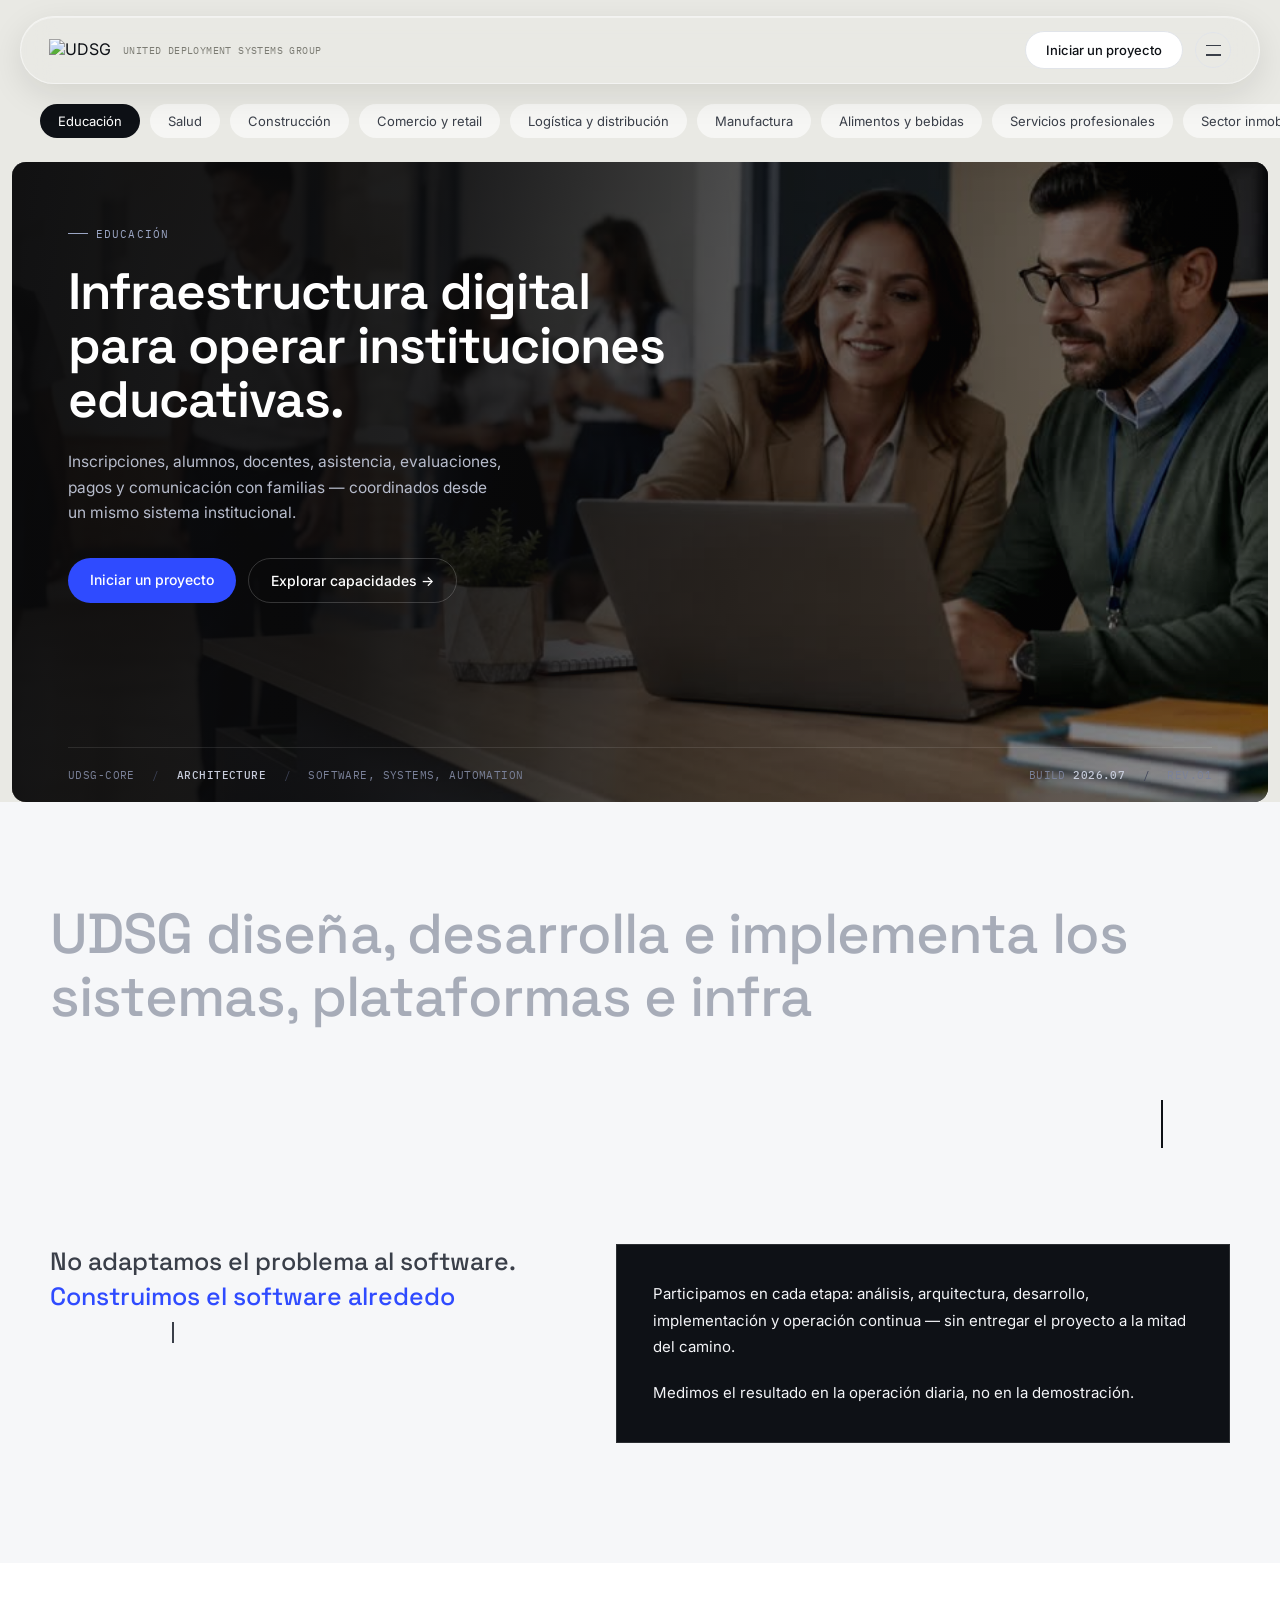
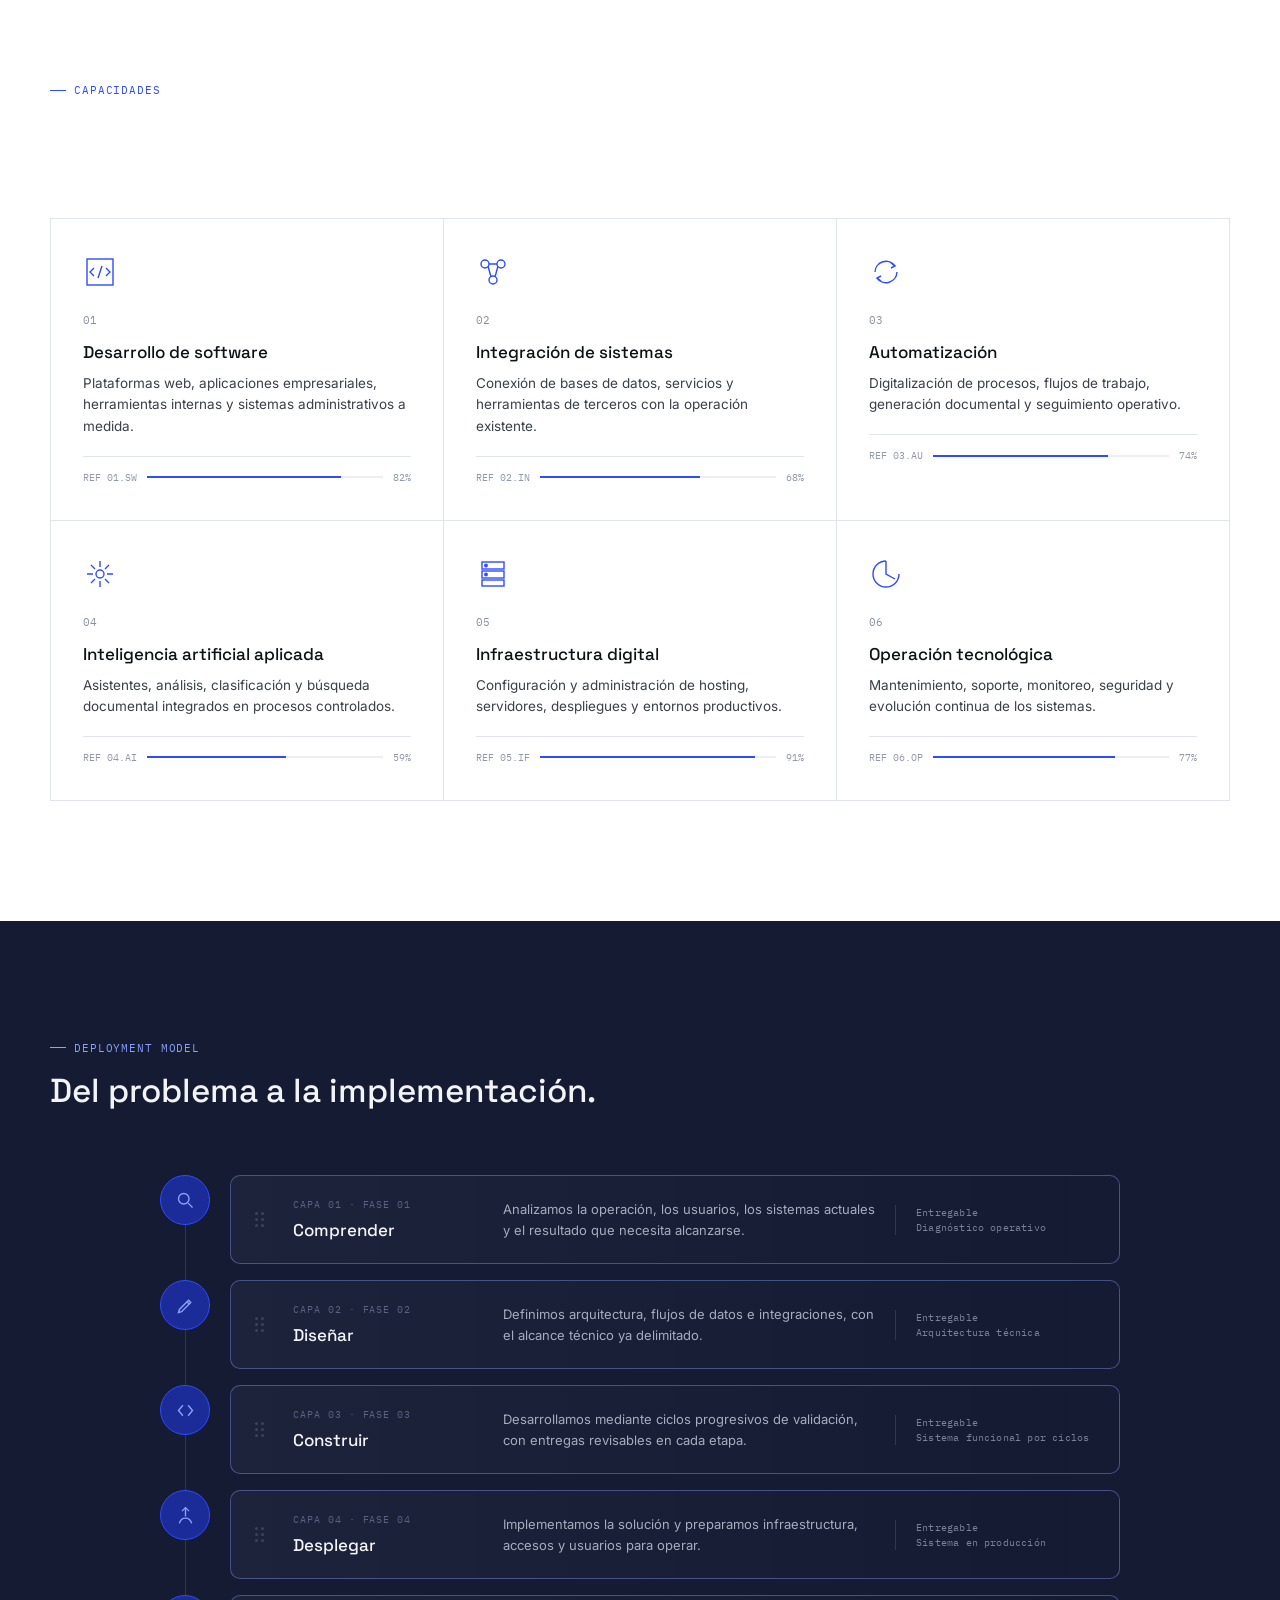
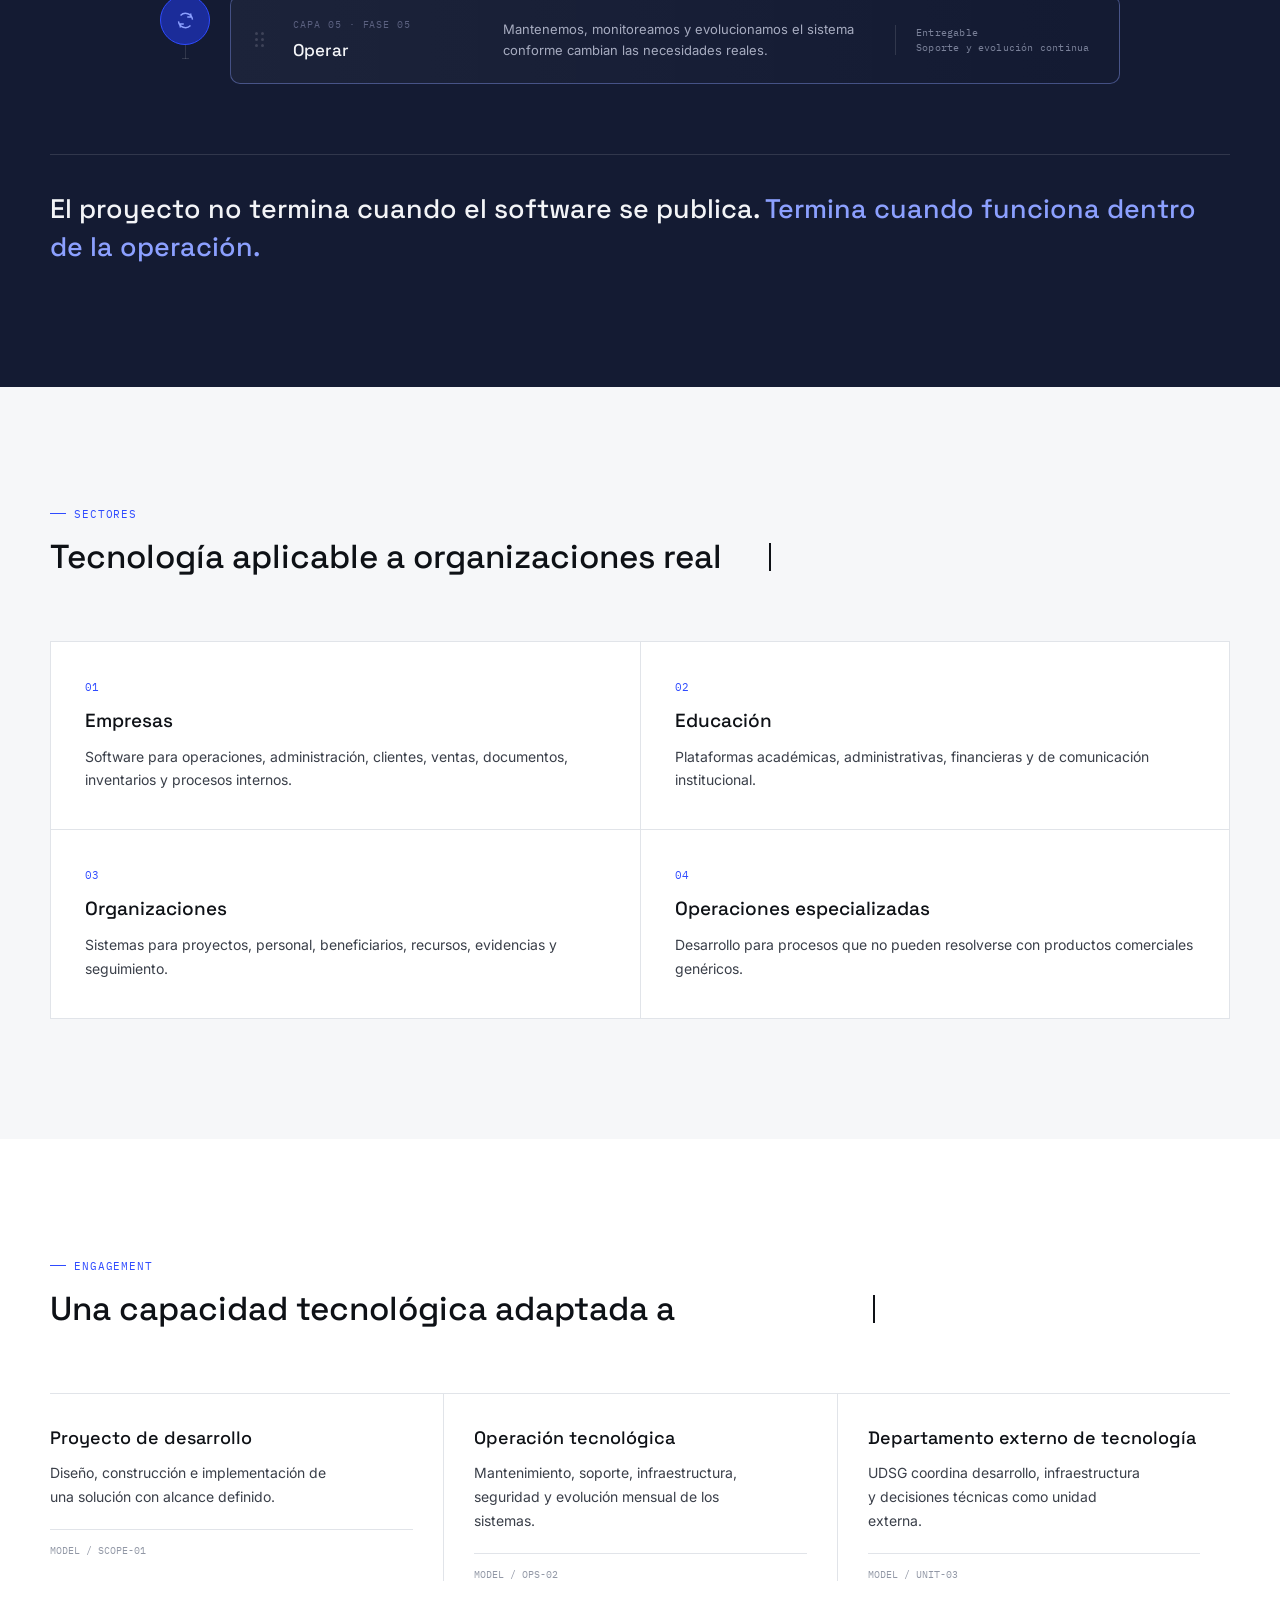
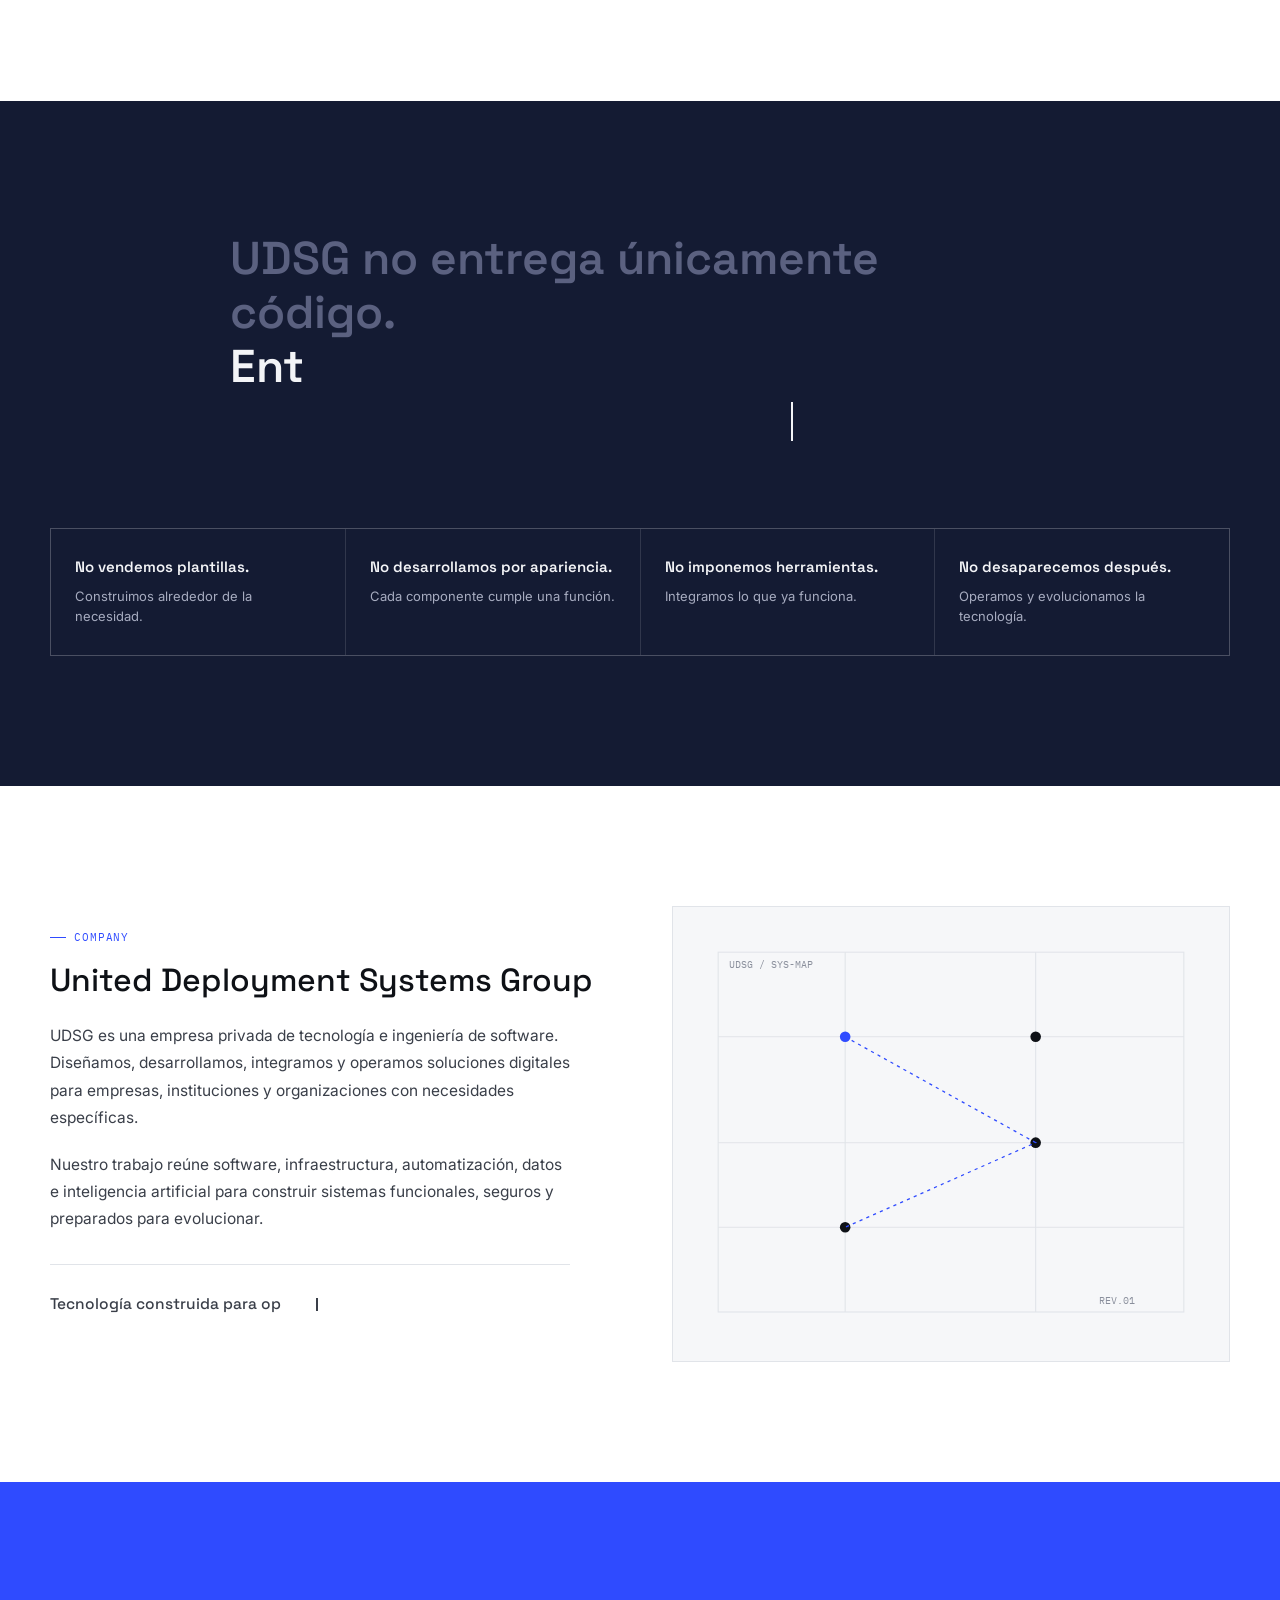
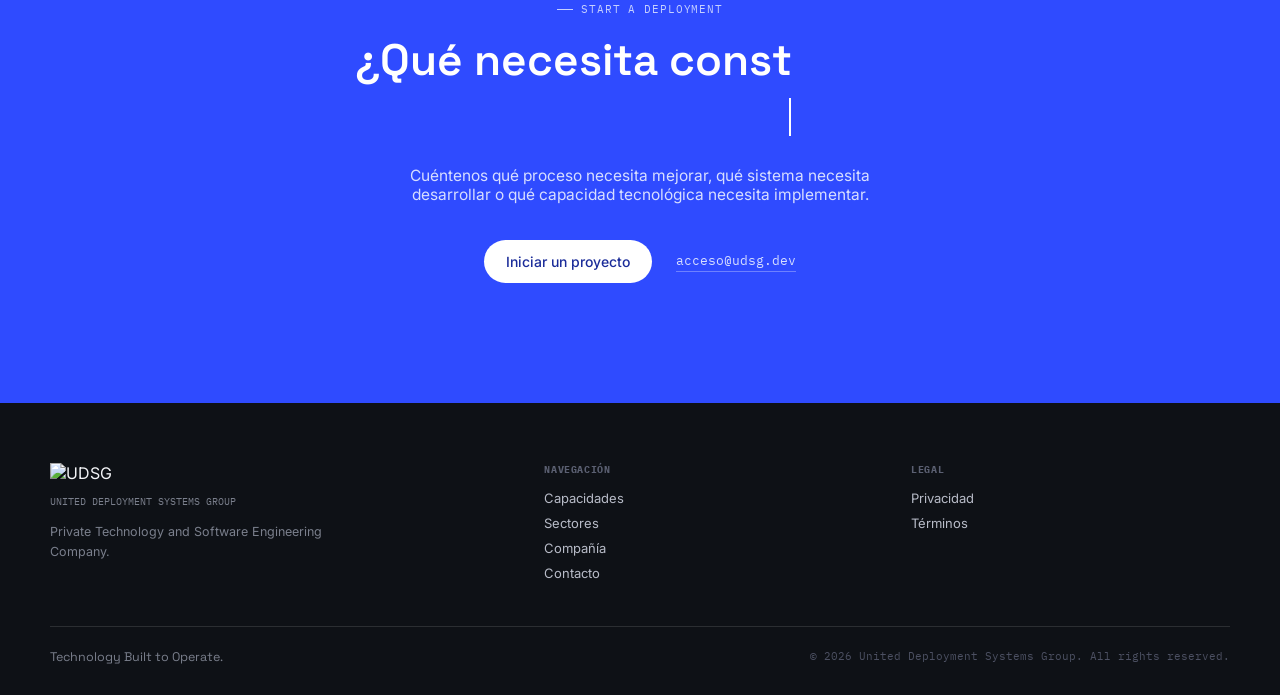
==== commit 7c9ec377: "Animar las capas del Deployment Model como bloques de drag-and-drop Cada capa ahora entra con un off" ====
--- a/index.html
+++ b/index.html
@@ -313,7 +313,21 @@
   }
 
   .proc-steps{display:flex; flex-direction:column; gap:16px; position:relative; z-index:1;}
-  .proc-step{position:relative; display:flex;}
+  /* cada capa entra como si se arrastrara y se soltara en su lugar: offset + rotación leve, con "snap" al encajar */
+  .proc-step{
+    position:relative; display:flex;
+    opacity:0; transform:translate(36px,-22px) rotate(-3deg) scale(0.95);
+    transition:opacity 0.55s cubic-bezier(0.34,1.56,0.64,1), transform 0.55s cubic-bezier(0.34,1.56,0.64,1);
+  }
+  .proc-step.in-view{opacity:1; transform:translate(0,0) rotate(0) scale(1);}
+  .proc-step:nth-child(1){transition-delay:0s;}
+  .proc-step:nth-child(2){transition-delay:0.12s;}
+  .proc-step:nth-child(3){transition-delay:0.24s;}
+  .proc-step:nth-child(4){transition-delay:0.36s;}
+  .proc-step:nth-child(5){transition-delay:0.48s;}
+  @media (prefers-reduced-motion: reduce){
+    .proc-step{opacity:1; transform:none; transition:none;}
+  }
   .proc-dot{
     position:absolute; left:-70px; top:0;
     width:50px; height:50px; border-radius:50%; border:1px solid var(--line-on-dark);
@@ -338,10 +352,15 @@
 
   /* banda de capa: ancho completo, apiladas verticalmente como un stack técnico */
   .proc-layer{
-    flex:1; display:grid; grid-template-columns:190px 1fr 200px; gap:24px; align-items:center;
-    border:1px solid var(--line-on-dark); border-radius:10px; padding:22px 28px;
+    flex:1; display:grid; grid-template-columns:18px 190px 1fr 200px; gap:20px; align-items:center;
+    border:1px solid var(--line-on-dark); border-radius:10px; padding:22px 24px;
     background:linear-gradient(90deg, rgba(255,255,255,0.035), rgba(255,255,255,0));
-  }
+    transition:border-color 0.4s ease, background 0.4s ease;
+  }
+  .proc-step.in-view .proc-layer{border-color:rgba(140,160,255,0.4);}
+  /* asa de arrastre: refuerza la lectura de "bloque" tipo herramienta drag-and-drop */
+  .proc-grip{display:grid; grid-template-columns:repeat(2,3px); grid-auto-rows:3px; gap:3px; justify-self:start;}
+  .proc-grip span{width:3px; height:3px; border-radius:50%; background:#3E4358;}
   .proc-tag{font-family:'IBM Plex Mono'; font-size:9.5px; letter-spacing:0.1em; color:#5B6180; text-transform:uppercase; display:block; margin-bottom:8px;}
   .proc-layer h3{font-family:'Space Grotesk'; font-weight:500; font-size:17px;}
   .proc-step p{font-size:13px; line-height:1.6; color:var(--muted-on-dark);}
@@ -450,6 +469,7 @@
     .proc-step{flex-direction:column; gap:16px;}
     .proc-dot{position:static; margin-bottom:4px;}
     .proc-layer{grid-template-columns:1fr; gap:12px;}
+    .proc-grip{display:none;}
     .proc-out{border-left:none; border-top:1px solid var(--line-on-dark); padding-left:0; padding-top:12px;}
     .sectors-grid{grid-template-columns:1fr;}
     .engage-grid{grid-template-columns:1fr; gap:28px;}
@@ -630,6 +650,7 @@
       <div class="proc-step">
         <div class="proc-dot"><svg class="proc-icon" viewBox="0 0 24 24" fill="none" stroke="currentColor" stroke-width="1.6"><circle cx="10" cy="10" r="6"/><path d="M15 15l5 5"/></svg></div>
         <div class="proc-layer">
+          <span class="proc-grip" aria-hidden="true"><span></span><span></span><span></span><span></span><span></span><span></span></span>
           <div><span class="proc-tag">Capa 01 · Fase 01</span><h3>Comprender</h3></div>
           <p>Analizamos la operación, los usuarios, los sistemas actuales y el resultado que necesita alcanzarse.</p>
           <span class="proc-out">Entregable<br>Diagnóstico operativo</span>
@@ -638,6 +659,7 @@
       <div class="proc-step">
         <div class="proc-dot"><svg class="proc-icon" viewBox="0 0 24 24" fill="none" stroke="currentColor" stroke-width="1.6"><path d="M4 20l3.5-1L18 8.5 15.5 6 5 16.5 4 20z"/><path d="M13.5 7.5l3 3"/></svg></div>
         <div class="proc-layer">
+          <span class="proc-grip" aria-hidden="true"><span></span><span></span><span></span><span></span><span></span><span></span></span>
           <div><span class="proc-tag">Capa 02 · Fase 02</span><h3>Diseñar</h3></div>
           <p>Definimos arquitectura, flujos de datos e integraciones, con el alcance técnico ya delimitado.</p>
           <span class="proc-out">Entregable<br>Arquitectura técnica</span>
@@ -646,6 +668,7 @@
       <div class="proc-step">
         <div class="proc-dot"><svg class="proc-icon" viewBox="0 0 24 24" fill="none" stroke="currentColor" stroke-width="1.6"><path d="M9 6L4 12l5 6"/><path d="M15 6l5 6-5 6"/></svg></div>
         <div class="proc-layer">
+          <span class="proc-grip" aria-hidden="true"><span></span><span></span><span></span><span></span><span></span><span></span></span>
           <div><span class="proc-tag">Capa 03 · Fase 03</span><h3>Construir</h3></div>
           <p>Desarrollamos mediante ciclos progresivos de validación, con entregas revisables en cada etapa.</p>
           <span class="proc-out">Entregable<br>Sistema funcional por ciclos</span>
@@ -654,6 +677,7 @@
       <div class="proc-step">
         <div class="proc-dot"><svg class="proc-icon" viewBox="0 0 24 24" fill="none" stroke="currentColor" stroke-width="1.6"><path d="M12 3v10"/><path d="M8 7l4-4 4 4"/><path d="M5 21c1-4 3-6 7-6s6 2 7 6"/></svg></div>
         <div class="proc-layer">
+          <span class="proc-grip" aria-hidden="true"><span></span><span></span><span></span><span></span><span></span><span></span></span>
           <div><span class="proc-tag">Capa 04 · Fase 04</span><h3>Desplegar</h3></div>
           <p>Implementamos la solución y preparamos infraestructura, accesos y usuarios para operar.</p>
           <span class="proc-out">Entregable<br>Sistema en producción</span>
@@ -662,6 +686,7 @@
       <div class="proc-step">
         <div class="proc-dot"><svg class="proc-icon" viewBox="0 0 24 24" fill="none" stroke="currentColor" stroke-width="1.6"><path d="M20 11A8 8 0 0 0 6.3 6.3M4 13a8 8 0 0 0 13.7 4.7"/><path d="M18 4v4h-4M6 20v-4h4"/></svg></div>
         <div class="proc-layer">
+          <span class="proc-grip" aria-hidden="true"><span></span><span></span><span></span><span></span><span></span><span></span></span>
           <div><span class="proc-tag">Capa 05 · Fase 05</span><h3>Operar</h3></div>
           <p>Mantenemos, monitoreamos y evolucionamos el sistema conforme cambian las necesidades reales.</p>
           <span class="proc-out">Entregable<br>Soporte y evolución continua</span>
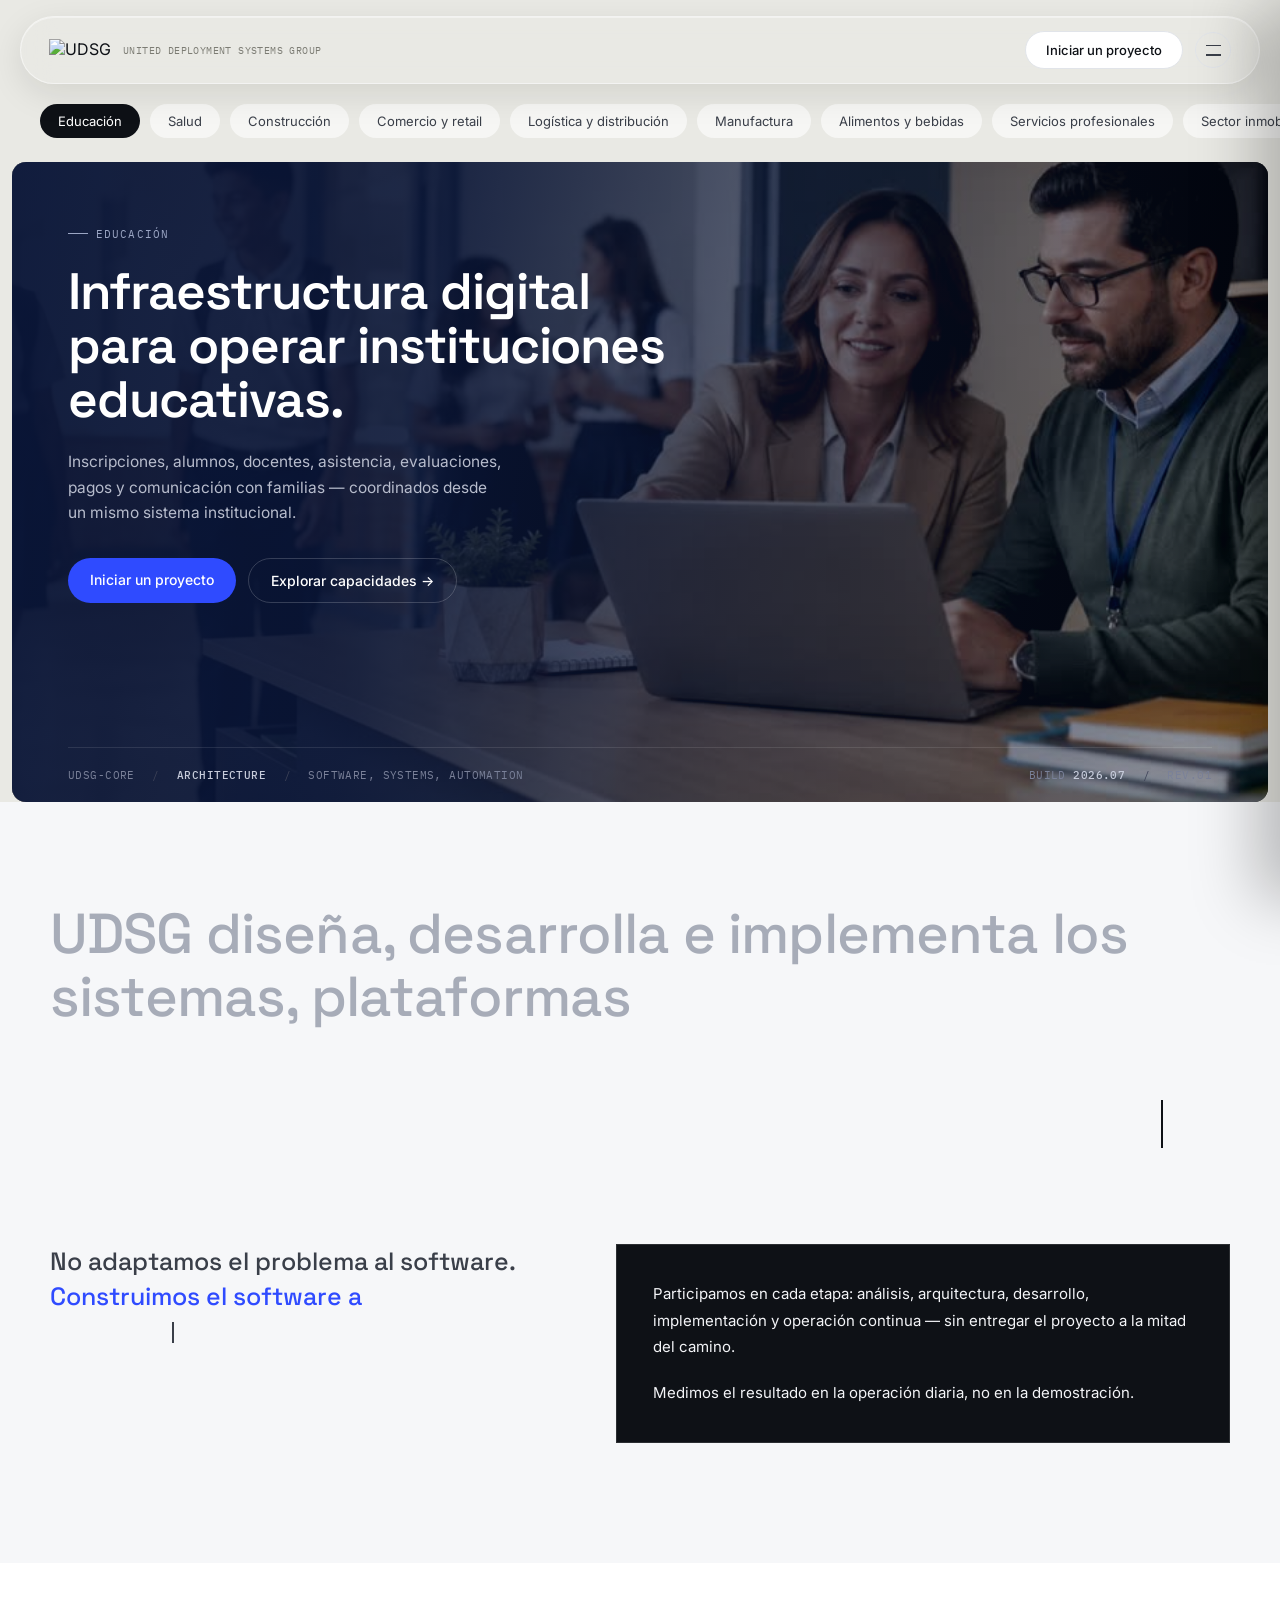
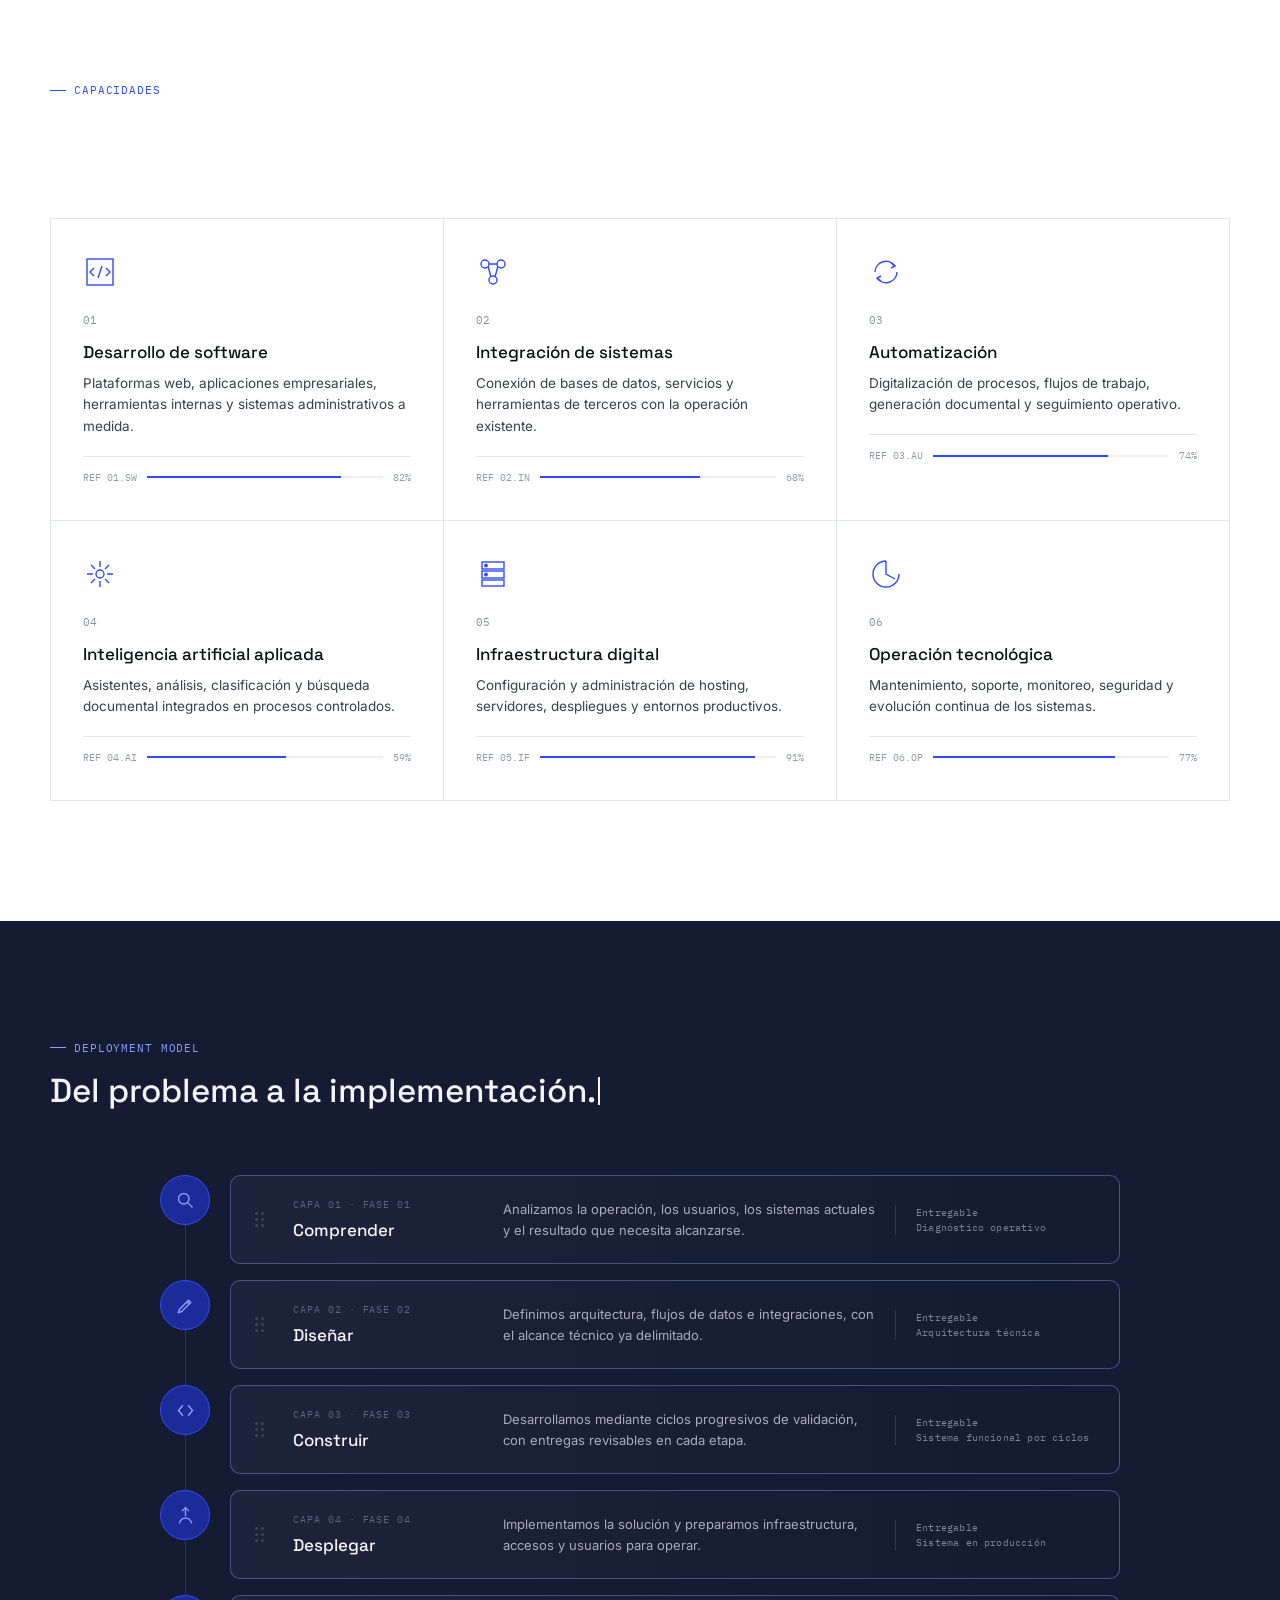
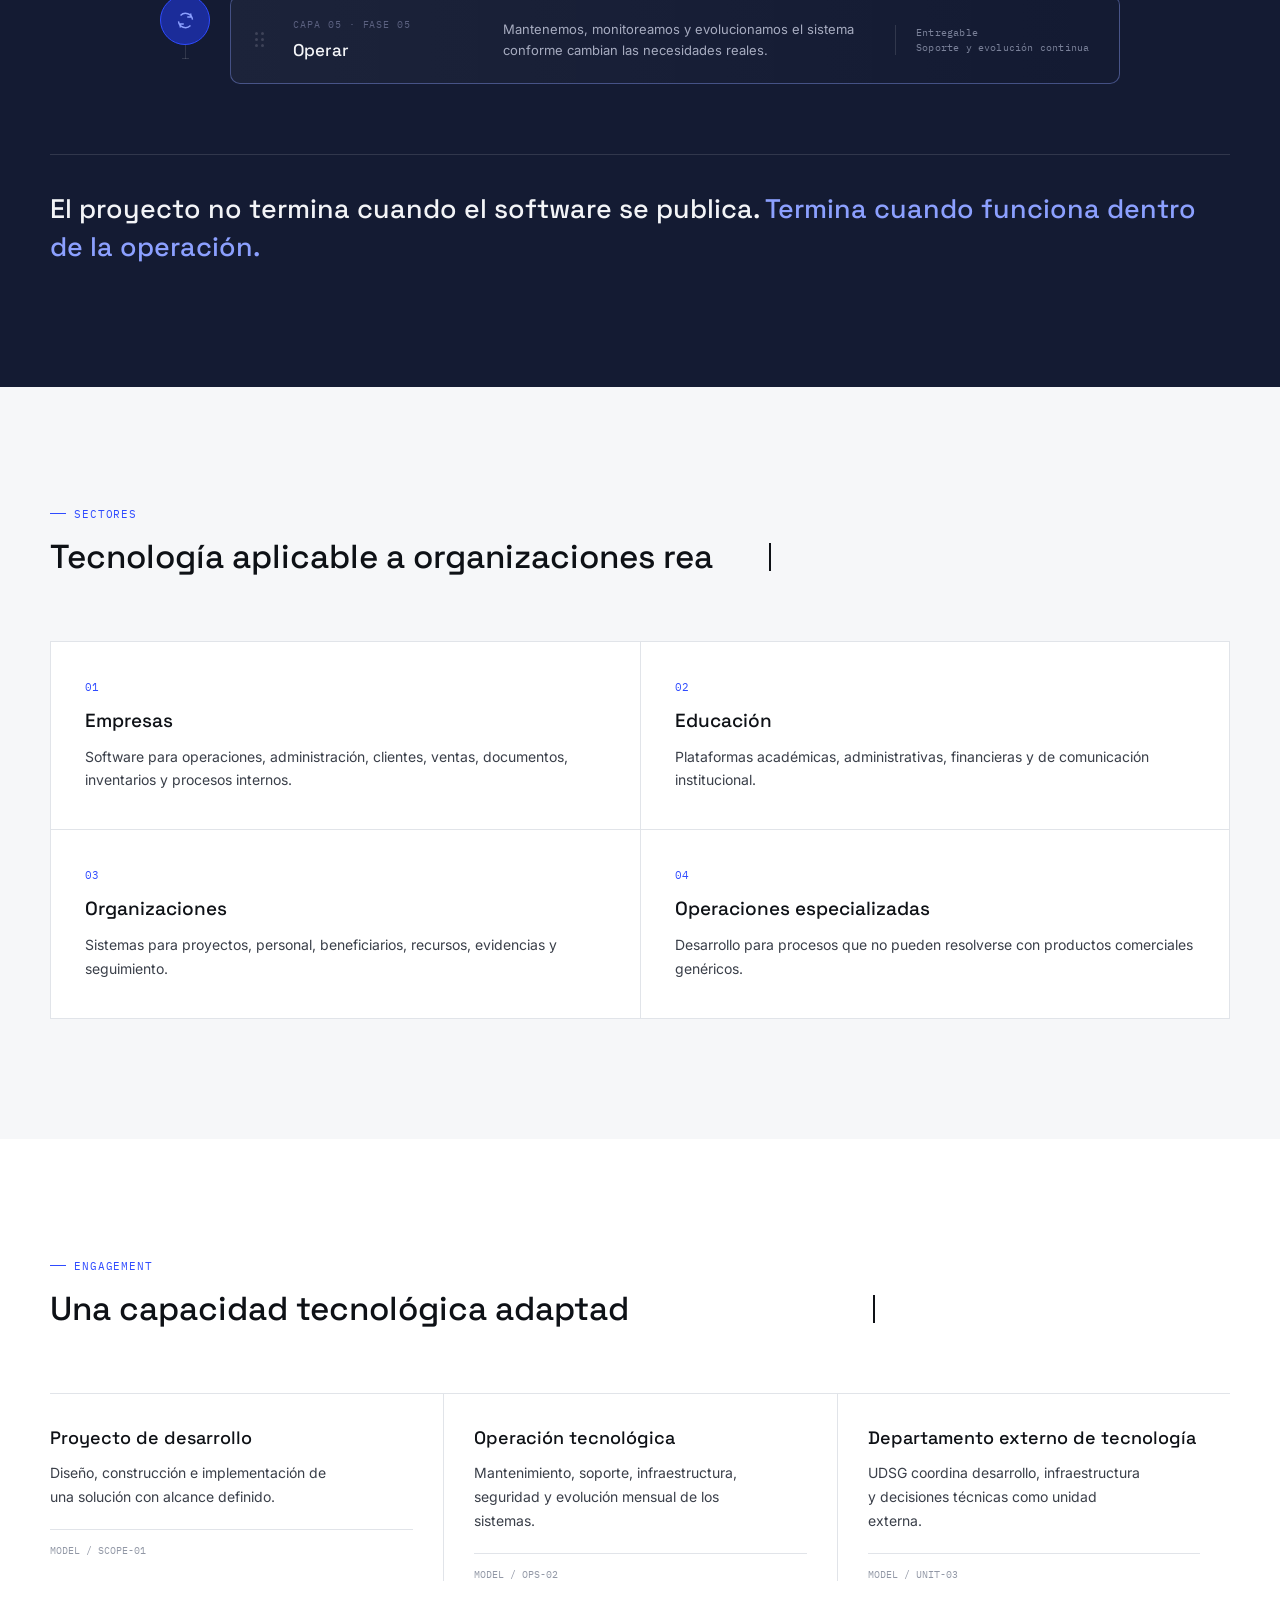
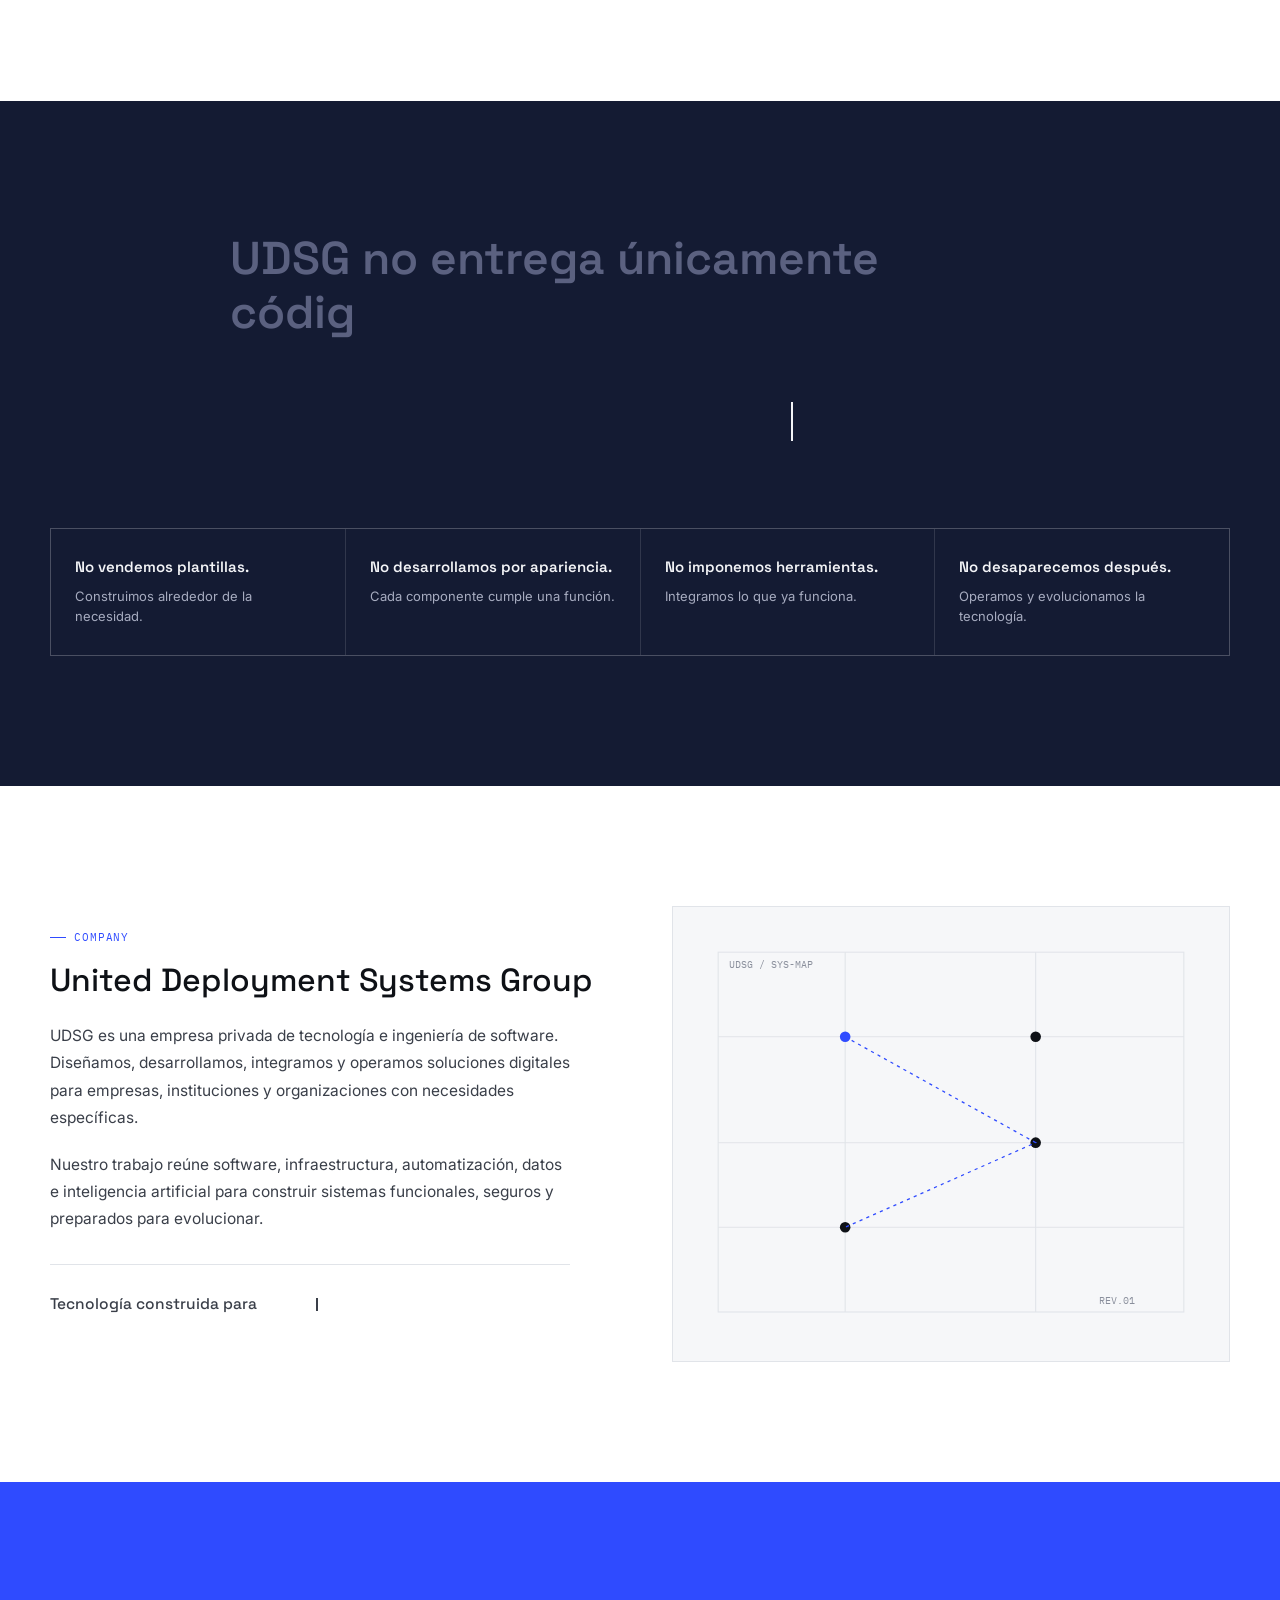
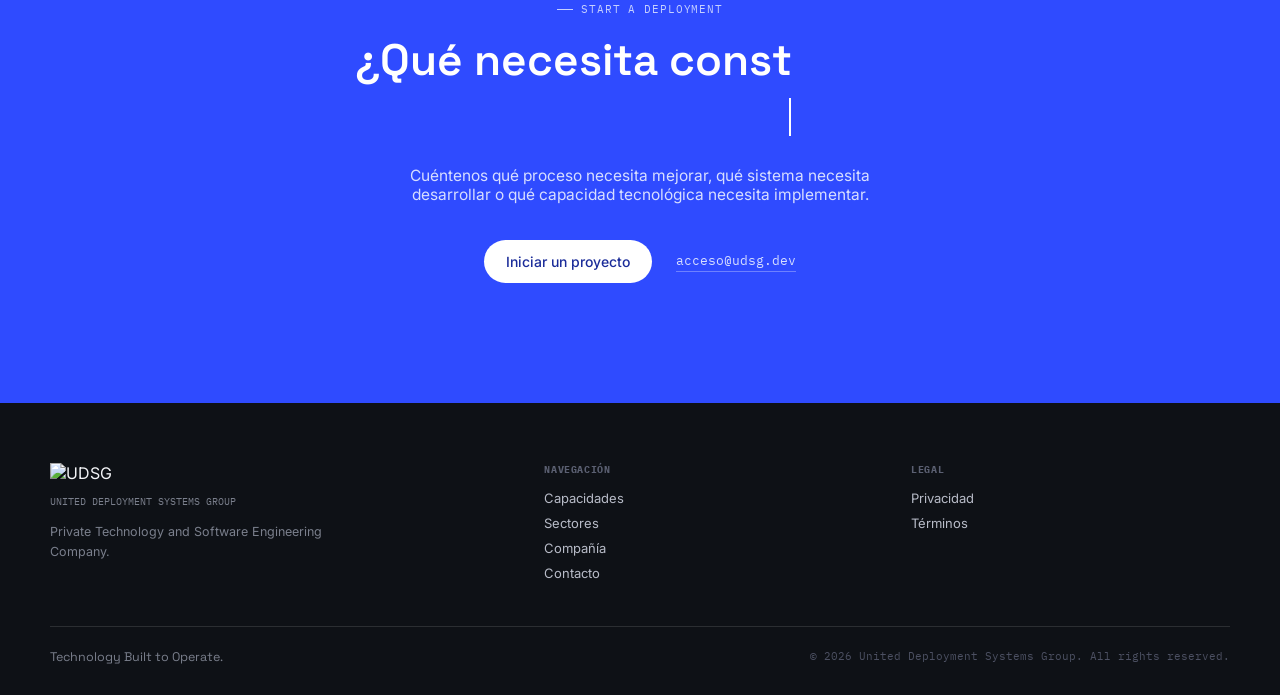
==== commit d1e539bb: "Enviar el formulario del panel por correo automático (Resend) y fondo gris claro del panel" ====
--- a/index.html
+++ b/index.html
@@ -169,7 +169,20 @@
   .hero-scrim{
     position:absolute; inset:0; z-index:1;
     background:linear-gradient(100deg, rgba(10,10,11,0.96) 0%, rgba(10,10,11,0.88) 32%, rgba(10,10,11,0.52) 60%, rgba(10,10,11,0.18) 100%);
-  }
+    transition:background 0.8s ease;
+  }
+  /* tinte por industria: el color vive en el fondo detrás del texto (negro con color), no en la foto */
+  .hero-scrim[data-slide="0"]{ background:linear-gradient(100deg, rgba(10,22,56,0.96) 0%, rgba(10,22,56,0.88) 32%, rgba(10,22,56,0.52) 60%, rgba(10,22,56,0.18) 100%); }   /* Educación — azul */
+  .hero-scrim[data-slide="1"]{ background:linear-gradient(100deg, rgba(6,45,42,0.96) 0%, rgba(6,45,42,0.88) 32%, rgba(6,45,42,0.52) 60%, rgba(6,45,42,0.18) 100%); }   /* Salud — turquesa */
+  .hero-scrim[data-slide="2"]{ background:linear-gradient(100deg, rgba(58,30,8,0.96) 0%, rgba(58,30,8,0.88) 32%, rgba(58,30,8,0.52) 60%, rgba(58,30,8,0.18) 100%); }   /* Construcción — naranja */
+  .hero-scrim[data-slide="3"]{ background:linear-gradient(100deg, rgba(52,8,40,0.96) 0%, rgba(52,8,40,0.88) 32%, rgba(52,8,40,0.52) 60%, rgba(52,8,40,0.18) 100%); }   /* Comercio y retail — magenta */
+  .hero-scrim[data-slide="4"]{ background:linear-gradient(100deg, rgba(26,16,58,0.96) 0%, rgba(26,16,58,0.88) 32%, rgba(26,16,58,0.52) 60%, rgba(26,16,58,0.18) 100%); }   /* Logística y distribución — índigo */
+  .hero-scrim[data-slide="5"]{ background:linear-gradient(100deg, rgba(50,40,6,0.96) 0%, rgba(50,40,6,0.88) 32%, rgba(50,40,6,0.52) 60%, rgba(50,40,6,0.18) 100%); }   /* Manufactura — mostaza */
+  .hero-scrim[data-slide="6"]{ background:linear-gradient(100deg, rgba(54,10,10,0.96) 0%, rgba(54,10,10,0.88) 32%, rgba(54,10,10,0.52) 60%, rgba(54,10,10,0.18) 100%); }   /* Alimentos y bebidas — rojo */
+  .hero-scrim[data-slide="7"]{ background:linear-gradient(100deg, rgba(8,16,36,0.96) 0%, rgba(8,16,36,0.88) 32%, rgba(8,16,36,0.52) 60%, rgba(8,16,36,0.18) 100%); }   /* Servicios profesionales — navy */
+  .hero-scrim[data-slide="8"]{ background:linear-gradient(100deg, rgba(48,36,6,0.96) 0%, rgba(48,36,6,0.88) 32%, rgba(48,36,6,0.52) 60%, rgba(48,36,6,0.18) 100%); }   /* Sector inmobiliario — dorado */
+  .hero-scrim[data-slide="9"]{ background:linear-gradient(100deg, rgba(38,10,56,0.96) 0%, rgba(38,10,56,0.88) 32%, rgba(38,10,56,0.52) 60%, rgba(38,10,56,0.18) 100%); }   /* Hospitalidad — púrpura */
+  .hero-scrim[data-slide="10"]{ background:linear-gradient(100deg, rgba(8,44,20,0.96) 0%, rgba(8,44,20,0.88) 32%, rgba(8,44,20,0.52) 60%, rgba(8,44,20,0.18) 100%); }   /* Agroindustria — verde */
   @media (prefers-reduced-motion: reduce){
     .hero-bg .sysmap{transition:opacity 0.3s ease; transform:none;}
     .hero-bg .sysmap.is-leaving{transform:none;}
@@ -294,21 +307,22 @@
   .process{background:var(--navy); color:var(--paper-text); padding:120px 48px;}
   .proc-line-wrap{max-width:960px; margin:0 auto; position:relative; padding-left:70px;}
 
-  /* pista vertical: línea + pulso descendiendo de capa en capa, en bucle continuo */
+  /* pista vertical: tráfico de datos constante — varios paquetes viajando a la vez, sin pausa */
   .proc-flow-track{position:absolute; top:25px; bottom:25px; left:25px; width:1px; background:var(--line-on-dark); z-index:0;}
   .proc-flow-track::before, .proc-flow-track::after{
     content:''; position:absolute; left:-3px; height:1px; width:7px; background:var(--line-on-dark);
   }
   .proc-flow-track::before{top:0;} .proc-flow-track::after{bottom:0;}
   .proc-flow-pulse{
-    position:absolute; left:50%; top:0; width:7px; height:7px; margin-left:-3.5px; margin-top:-3.5px;
-    border-radius:50%; background:#9DB2FF; box-shadow:0 0 12px 3px rgba(140,160,255,0.75);
-    animation:proc-flow-move-v 7s linear infinite;
+    position:absolute; left:50%; top:0; width:6px; height:6px; margin-left:-3px; margin-top:-3px;
+    border-radius:50%; background:#9DB2FF; box-shadow:0 0 10px 2px rgba(140,160,255,0.7);
+    animation:proc-flow-move-v 3.6s linear infinite;
+    animation-delay:calc(var(--pi) * -0.6s);
   }
   @keyframes proc-flow-move-v{
     0%{top:0%; opacity:0;}
-    4%{opacity:1;}
-    96%{opacity:1;}
+    6%{opacity:1;}
+    92%{opacity:1;}
     100%{top:100%; opacity:0;}
   }
 
@@ -334,18 +348,18 @@
     background:var(--navy); display:flex; align-items:center; justify-content:center;
     color:#8CA0FF; z-index:2;
     transition:border-color 0.3s ease, background 0.3s ease;
-    animation:proc-node-flash 7s ease-in-out infinite;
+    animation:proc-node-flash 0.6s ease-out infinite;
   }
   .proc-icon{width:21px; height:21px;}
-  .proc-step:nth-child(1) .proc-dot{animation-delay:0.42s;}
-  .proc-step:nth-child(2) .proc-dot{animation-delay:1.82s;}
-  .proc-step:nth-child(3) .proc-dot{animation-delay:3.22s;}
-  .proc-step:nth-child(4) .proc-dot{animation-delay:4.62s;}
-  .proc-step:nth-child(5) .proc-dot{animation-delay:6.02s;}
+  .proc-step:nth-child(1) .proc-dot{animation-delay:0.36s;}
+  .proc-step:nth-child(2) .proc-dot{animation-delay:0.48s;}
+  .proc-step:nth-child(3) .proc-dot{animation-delay:0s;}
+  .proc-step:nth-child(4) .proc-dot{animation-delay:0.12s;}
+  .proc-step:nth-child(5) .proc-dot{animation-delay:0.24s;}
   @keyframes proc-node-flash{
     0%{box-shadow:0 0 0 0 rgba(140,160,255,0);}
-    3%{box-shadow:0 0 0 9px rgba(140,160,255,0.32);}
-    16%{box-shadow:0 0 0 0 rgba(140,160,255,0);}
+    15%{box-shadow:0 0 0 8px rgba(140,160,255,0.3);}
+    60%{box-shadow:0 0 0 0 rgba(140,160,255,0);}
     100%{box-shadow:0 0 0 0 rgba(140,160,255,0);}
   }
   .proc-step.in-view .proc-dot{border-color:var(--accent); background:var(--accent-deep);}
@@ -478,6 +492,47 @@
     .company-grid{grid-template-columns:1fr;}
     .footer-top{grid-template-columns:1fr; gap:28px;}
   }
+
+  /* ---------------- PANEL "INICIAR UN PROYECTO" (reemplaza la página /solicitar/) ---------------- */
+  .req-overlay{position:fixed; inset:0; background:rgba(8,9,11,0.55); backdrop-filter:blur(2px); z-index:998; opacity:0; pointer-events:none; transition:opacity .3s ease;}
+  .req-overlay.is-open{opacity:1; pointer-events:auto;}
+  .req-drawer{
+    position:fixed; top:0; right:0; height:100%; width:min(460px,100%);
+    background:#F3F2EE; color:#14161A; z-index:999;
+    box-shadow:-24px 0 60px rgba(0,0,0,0.25);
+    transform:translateX(100%); transition:transform .4s cubic-bezier(0.16,1,0.3,1);
+    display:flex; flex-direction:column; overflow-y:auto;
+    font-family:-apple-system,BlinkMacSystemFont,'Segoe UI',Roboto,sans-serif;
+  }
+  .req-drawer.is-open{transform:translateX(0);}
+  .req-drawer-head{display:flex; justify-content:space-between; align-items:flex-start; gap:16px; padding:32px 32px 20px; border-bottom:1px solid rgba(20,22,26,0.1);}
+  .req-eyebrow{font-family:'JetBrains Mono',monospace; font-size:10.5px; letter-spacing:.12em; text-transform:uppercase; color:#6B6F7C; margin-bottom:10px;}
+  .req-drawer-head h3{font-size:21px; font-weight:600; letter-spacing:-0.01em; line-height:1.25; margin:0; color:#14161A;}
+  .req-close{background:none; border:1px solid rgba(20,22,26,0.16); color:#14161A; width:34px; height:34px; border-radius:50%; cursor:pointer; font-size:15px; flex-shrink:0; transition:.15s;}
+  .req-close:hover{background:rgba(20,22,26,0.06);}
+  .req-drawer-body{padding:26px 32px 40px; display:flex; flex-direction:column; gap:18px;}
+  .req-lede{font-size:14px; line-height:1.6; color:#5B5850; margin:0 0 4px;}
+  .req-field{display:flex; flex-direction:column; gap:8px;}
+  .req-field label{font-size:12px; font-weight:500; color:#3A3F49; display:flex; justify-content:space-between; gap:8px;}
+  .req-field label em{color:#B3261E; font-style:normal;}
+  .req-field input, .req-field select, .req-field textarea{
+    background:#FFFFFF; border:1px solid rgba(20,22,26,0.16); color:#14161A;
+    border-radius:10px; padding:12px 14px; font-size:14px; font-family:inherit;
+    transition:border-color .15s ease;
+  }
+  .req-field input:focus, .req-field select:focus, .req-field textarea:focus{outline:none; border-color:#2F4BFF;}
+  .req-field.err input, .req-field.err textarea{border-color:#B3261E;}
+  .req-field textarea{resize:vertical; min-height:110px;}
+  .req-count{font-weight:400; color:#8A8A86; font-size:11px;}
+  .req-submit{
+    background:#2F4BFF; color:#fff; border:none; border-radius:999px; padding:14px 22px;
+    font-size:14px; font-weight:500; cursor:pointer; transition:background .15s ease; margin-top:6px;
+  }
+  .req-submit:hover{background:#1B2C99;}
+  .req-submit:disabled{opacity:.7; cursor:default;}
+  .req-msg{font-family:'JetBrains Mono',monospace; font-size:12px; min-height:16px;}
+  .req-note{font-size:11px; color:#8A8A86; line-height:1.5;}
+  @media (max-width:560px){ .req-drawer{width:100%;} }
 </style>
 </head>
 <body>
@@ -488,7 +543,7 @@
     <span class="subname">UNITED DEPLOYMENT SYSTEMS GROUP</span>
   </div>
   <div class="nav-right">
-    <a href="#contact" class="nav-cta">Iniciar un proyecto</a>
+    <a href="#" class="nav-cta js-open-request">Iniciar un proyecto</a>
     <button type="button" class="nav-icon" id="menuToggle" aria-label="Abrir menú" aria-expanded="false" aria-controls="menuOverlay">
       <span class="burger"><span></span><span></span></span>
     </button>
@@ -555,7 +610,7 @@
     <img class="sysmap" data-slide="9" src="/assets/img/hero/hospitalidad.jpg" alt="">
     <img class="sysmap" data-slide="10" src="/assets/img/hero/agroindustria.jpg" alt="">
   </div>
-  <div class="hero-scrim"></div>
+  <div class="hero-scrim" id="heroScrim" data-slide="0"></div>
   <div class="hero-top">
     <div class="hero-copy-dynamic" id="heroCopyDynamic">
       <div class="eyebrow load-in" style="transition-delay:0.05s;"><span class="dash"></span><span id="heroEyebrow">Educación</span></div>
@@ -563,7 +618,7 @@
       <p class="load-in" id="heroDesc" style="transition-delay:0.25s;">Inscripciones, alumnos, docentes, asistencia, evaluaciones, pagos y comunicación con familias — coordinados desde un mismo sistema institucional.</p>
     </div>
     <div class="hero-actions load-in" style="transition-delay:0.35s;">
-      <a href="#contact" class="btn-primary">Iniciar un proyecto</a>
+      <a href="#" class="btn-primary js-open-request">Iniciar un proyecto</a>
       <a href="#caps" class="btn-ghost">Explorar capacidades →</a>
     </div>
   </div>
@@ -645,7 +700,14 @@
     <h2>Del problema a la implementación.</h2>
   </div>
   <div class="proc-line-wrap">
-    <div class="proc-flow-track" aria-hidden="true"><span class="proc-flow-pulse"></span></div>
+    <div class="proc-flow-track" aria-hidden="true">
+      <span class="proc-flow-pulse" style="--pi:0"></span>
+      <span class="proc-flow-pulse" style="--pi:1"></span>
+      <span class="proc-flow-pulse" style="--pi:2"></span>
+      <span class="proc-flow-pulse" style="--pi:3"></span>
+      <span class="proc-flow-pulse" style="--pi:4"></span>
+      <span class="proc-flow-pulse" style="--pi:5"></span>
+    </div>
     <div class="proc-steps" id="procSteps">
       <div class="proc-step">
         <div class="proc-dot"><svg class="proc-icon" viewBox="0 0 24 24" fill="none" stroke="currentColor" stroke-width="1.6"><circle cx="10" cy="10" r="6"/><path d="M15 15l5 5"/></svg></div>
@@ -773,7 +835,7 @@
   <h2>¿Qué necesita construir su organización?</h2>
   <p>Cuéntenos qué proceso necesita mejorar, qué sistema necesita desarrollar o qué capacidad tecnológica necesita implementar.</p>
   <div class="cta-final-actions">
-    <a href="/solicitar/" class="btn-primary">Iniciar un proyecto</a>
+    <a href="#" class="btn-primary js-open-request">Iniciar un proyecto</a>
     <a href="mailto:acceso@udsg.dev" class="secondary">acceso@udsg.dev</a>
   </div>
 </section>
@@ -803,6 +865,48 @@
     <span class="copyright">© 2026 United Deployment Systems Group. All rights reserved.</span>
   </div>
 </footer>
+
+<div class="req-overlay" id="reqOverlay"></div>
+<aside class="req-drawer" id="reqDrawer" aria-hidden="true">
+  <div class="req-drawer-head">
+    <div>
+      <div class="req-eyebrow">Formulario 14 · Inicio de proyecto</div>
+      <h3>Cuéntanos cómo opera tu organización</h3>
+    </div>
+    <button class="req-close" id="reqClose" aria-label="Cerrar" type="button">✕</button>
+  </div>
+  <div class="req-drawer-body">
+    <p class="req-lede">Con esa información diseñamos la primera propuesta de intervención tecnológica. Te contactaremos para agendar una conversación.</p>
+    <div class="req-field"><label>Nombre / Organización <em>*</em></label><input type="text" id="fOrg" placeholder="—" autocomplete="name"></div>
+    <div class="req-field"><label>Correo de contacto <em>*</em></label><input type="email" id="fMail" placeholder="—" autocomplete="email"></div>
+    <div class="req-field"><label>Tipo de necesidad</label>
+      <select id="fTipo">
+        <option>Plataforma o sistema interno</option>
+        <option>Automatización de procesos</option>
+        <option>Sitio, portal o aplicación</option>
+        <option>Infraestructura y hosting</option>
+        <option>Soporte y mantenimiento continuo</option>
+        <option>No estoy seguro</option>
+      </select>
+    </div>
+    <div class="req-field"><label>Urgencia</label>
+      <select id="fUrg">
+        <option>Sin fecha definida</option>
+        <option>Este mes</option>
+        <option>1–2 meses</option>
+        <option>3+ meses</option>
+      </select>
+    </div>
+    <div class="req-field">
+      <label>Descripción de la necesidad <em>*</em> <span class="req-count" id="reqCount">0 / 400</span></label>
+      <textarea id="fDesc" rows="5" maxlength="400" placeholder="Cómo opera tu organización hoy, qué necesita y qué te gustaría lograr."></textarea>
+    </div>
+    <button class="req-submit" id="reqSend" type="button">Enviar solicitud</button>
+    <div class="req-msg" id="reqMsg"></div>
+    <div class="req-note">Campos marcados con * obligatorios · Te contactaremos para agendar una conversación</div>
+  </div>
+</aside>
+<script src="/request-drawer.js"></script>
 
 <script>
   // load-in
@@ -951,6 +1055,7 @@
 
     const chips = Array.from(document.querySelectorAll('#chipRow .chip'));
     const svgs = Array.from(document.querySelectorAll('#heroIllustration .sysmap'));
+    const heroScrim = document.getElementById('heroScrim');
     const heroEyebrow = document.getElementById('heroEyebrow');
     const heroTitle = document.getElementById('heroTitle');
     const heroDesc = document.getElementById('heroDesc');
@@ -968,6 +1073,7 @@
       const s = slides[i];
       if (!s) return;
       const nextSvg = svgs.find(svg => svg.dataset.slide === String(i));
+      if (heroScrim) heroScrim.dataset.slide = String(i);
 
       if (isFirstPaint) {
         // el slide 0 ya viene pintado en el HTML estático — no animar en la carga
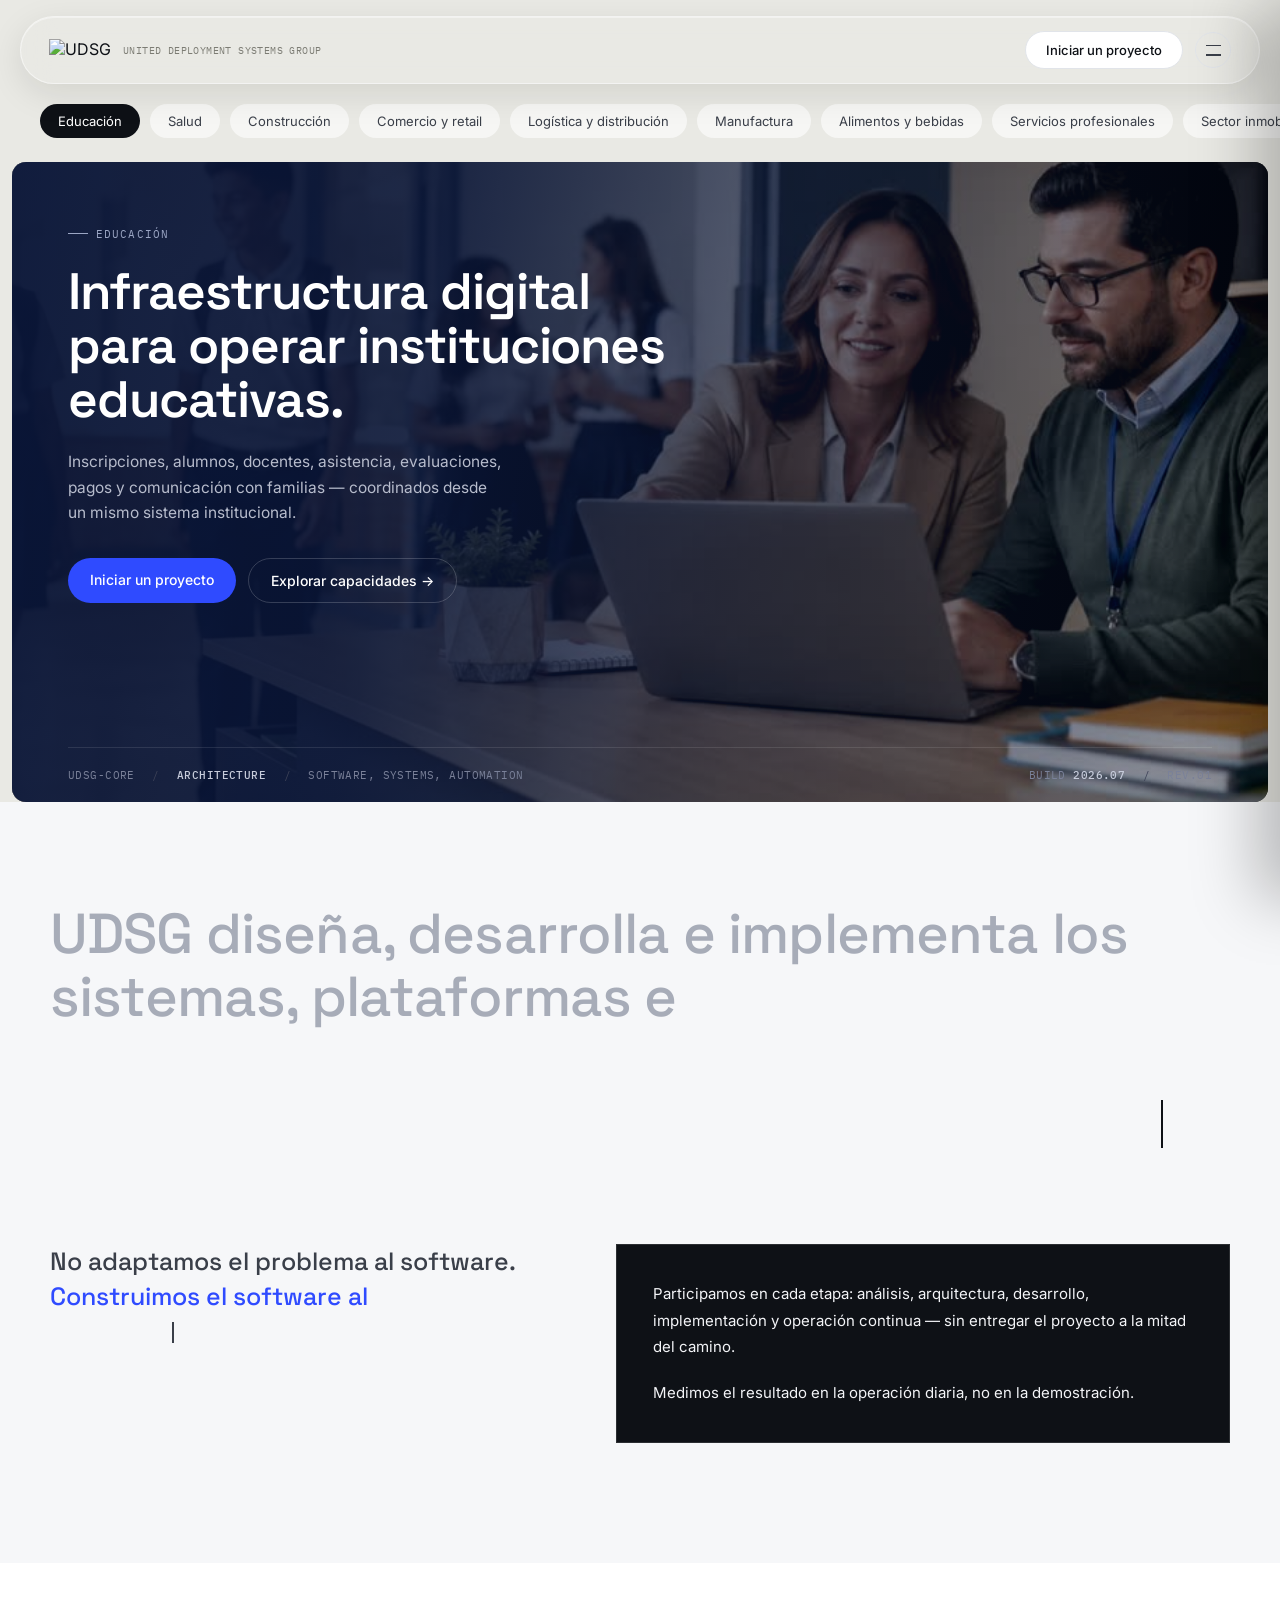
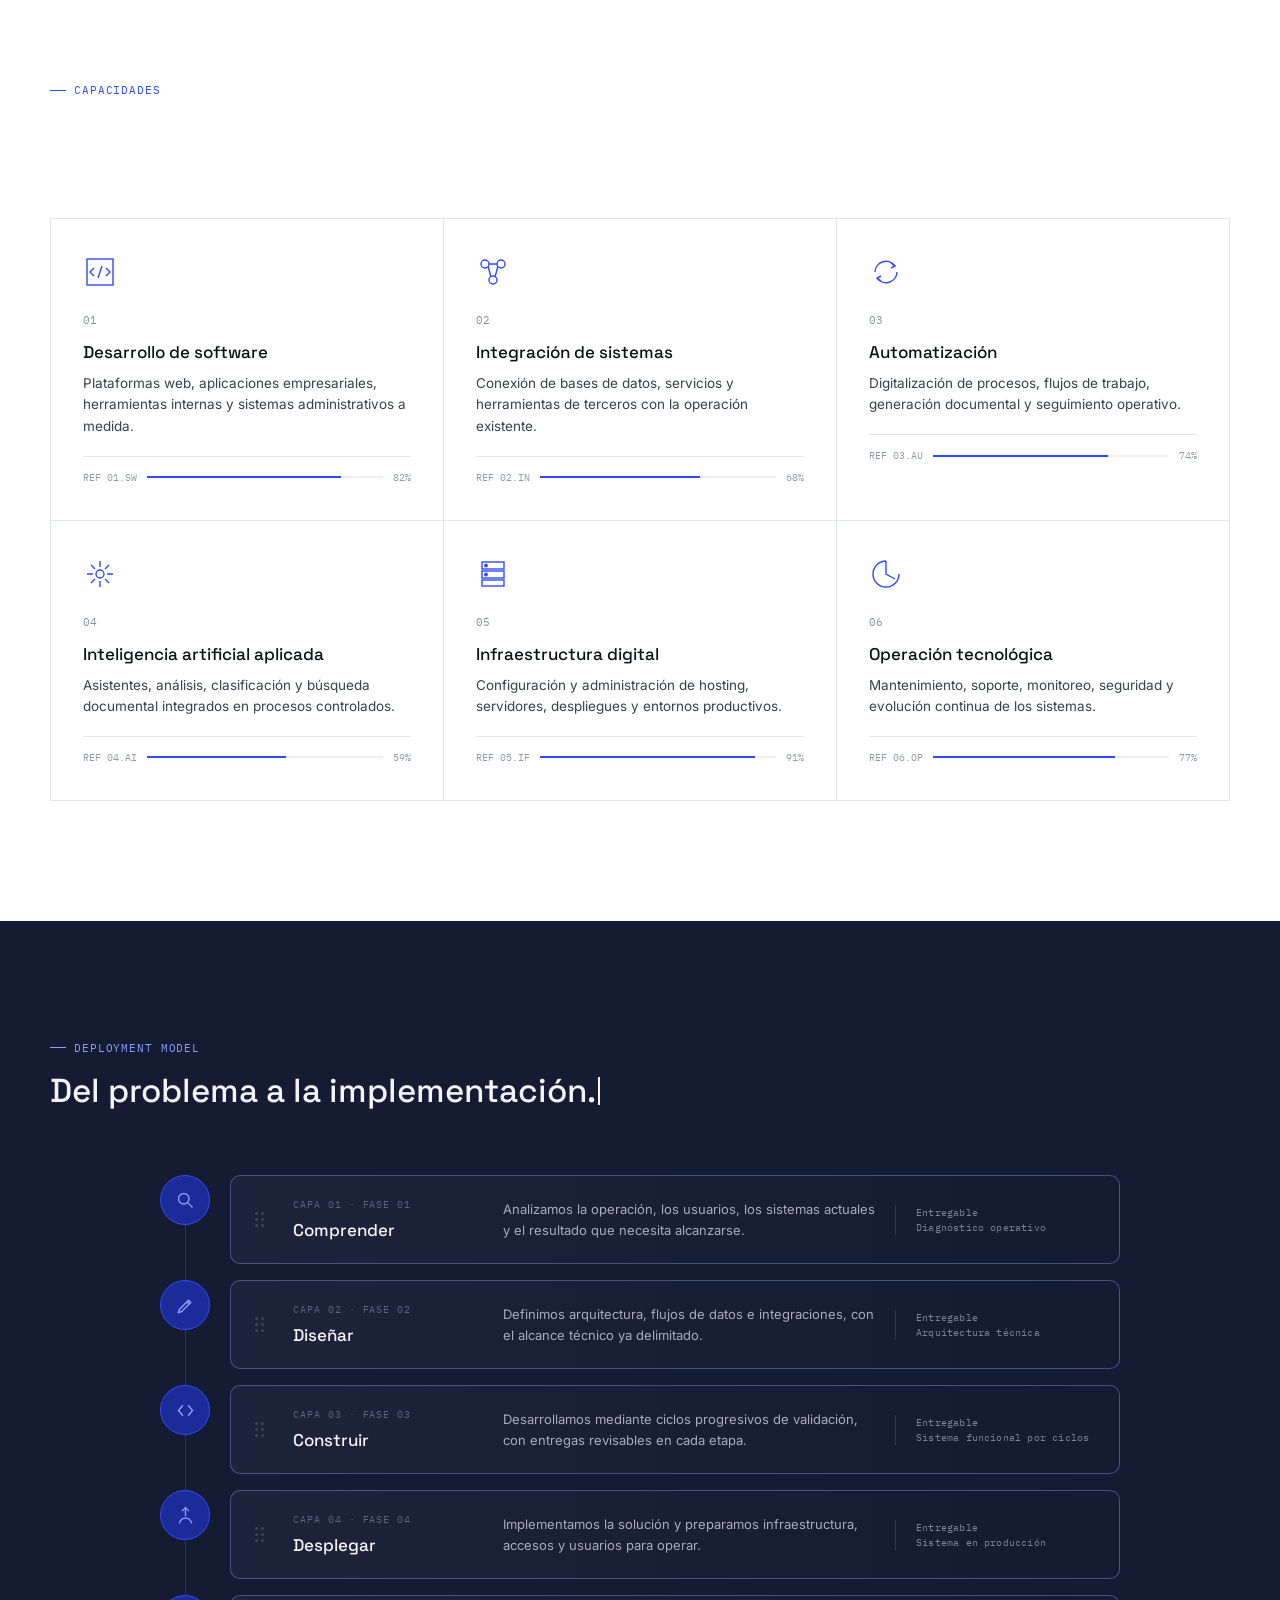
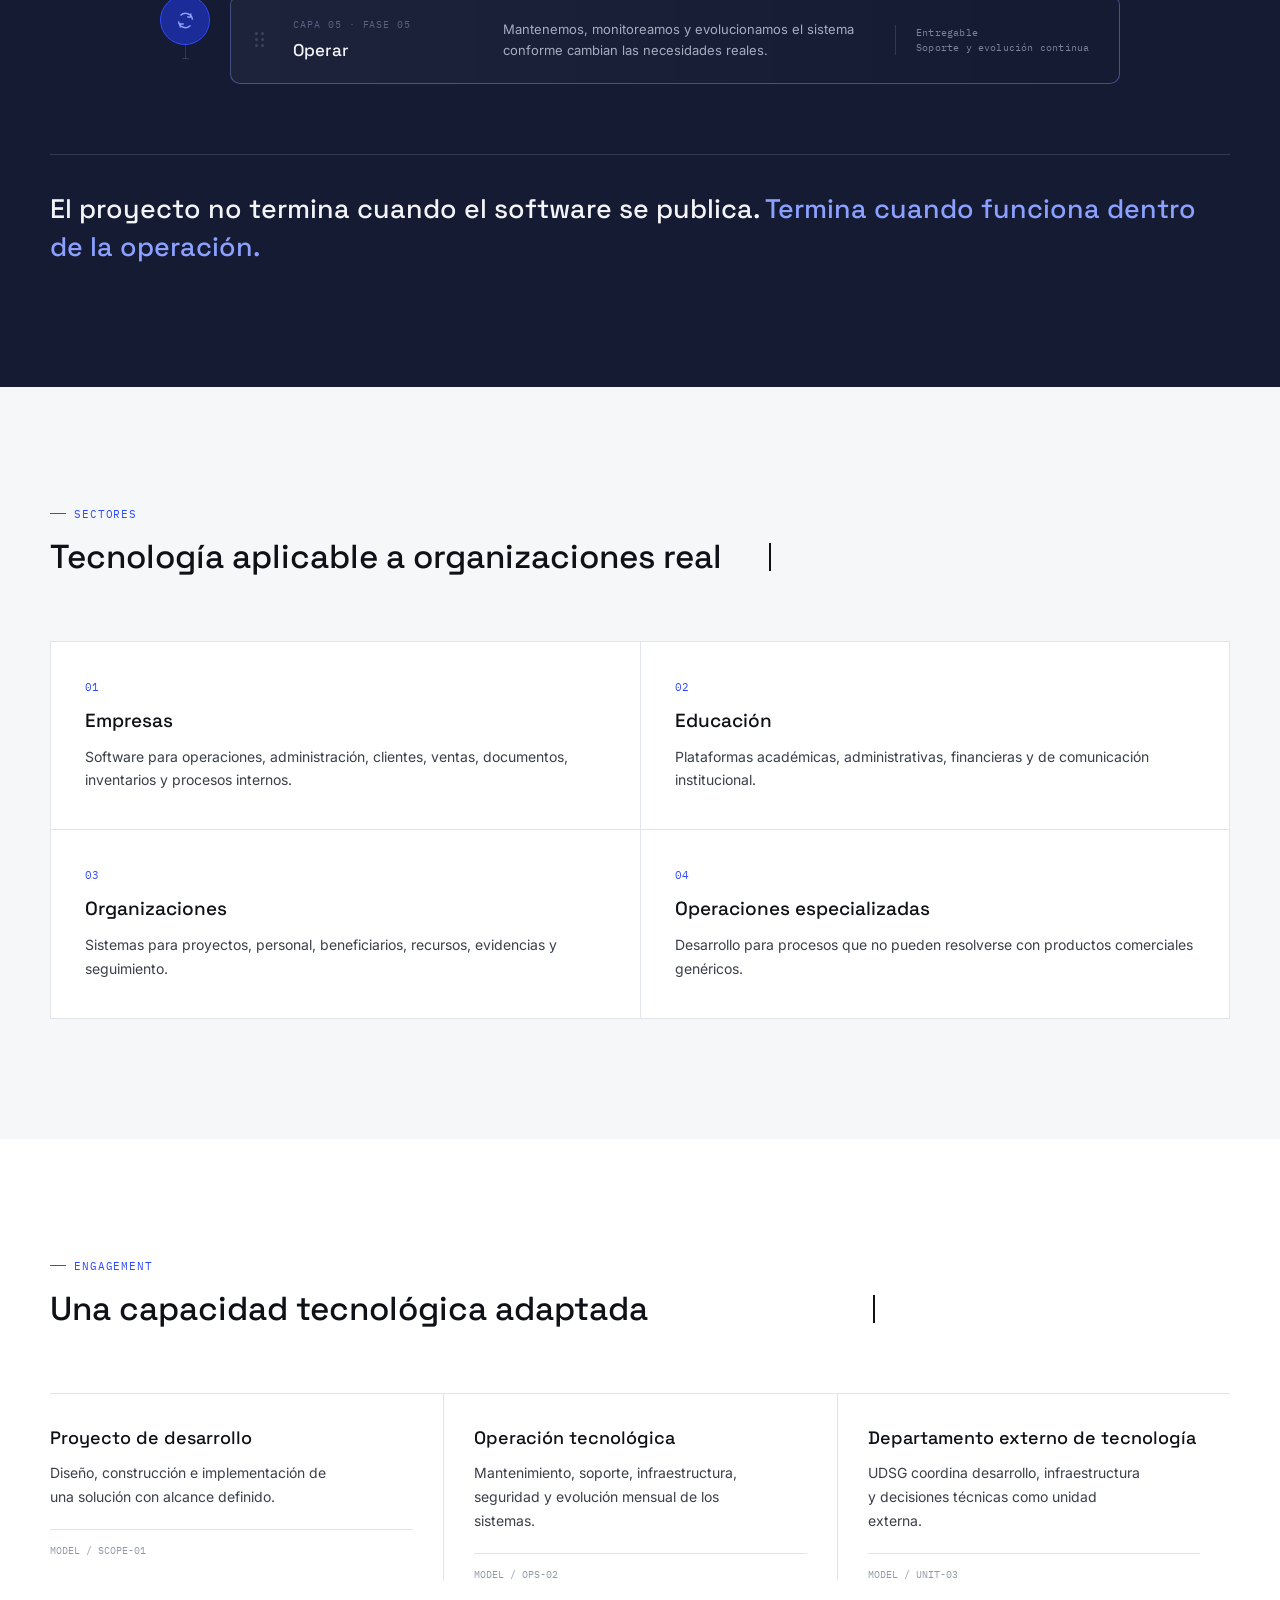
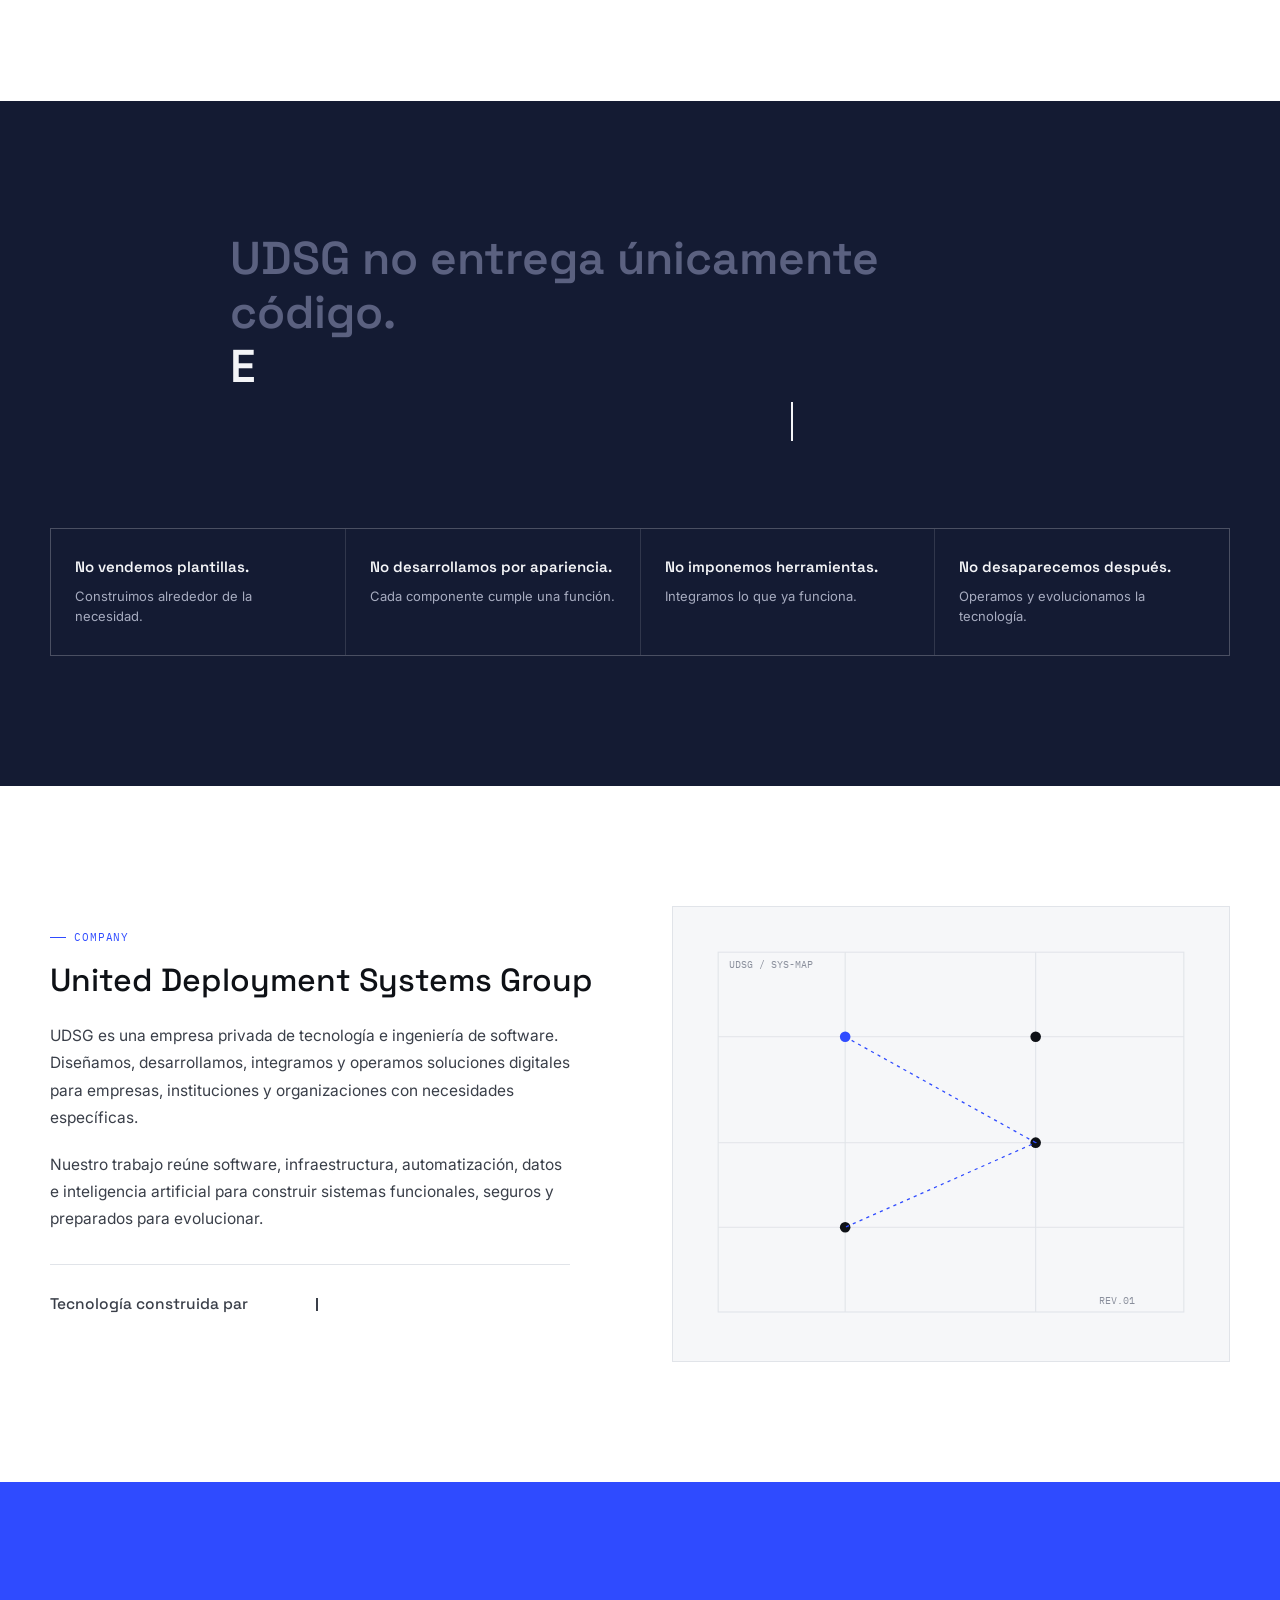
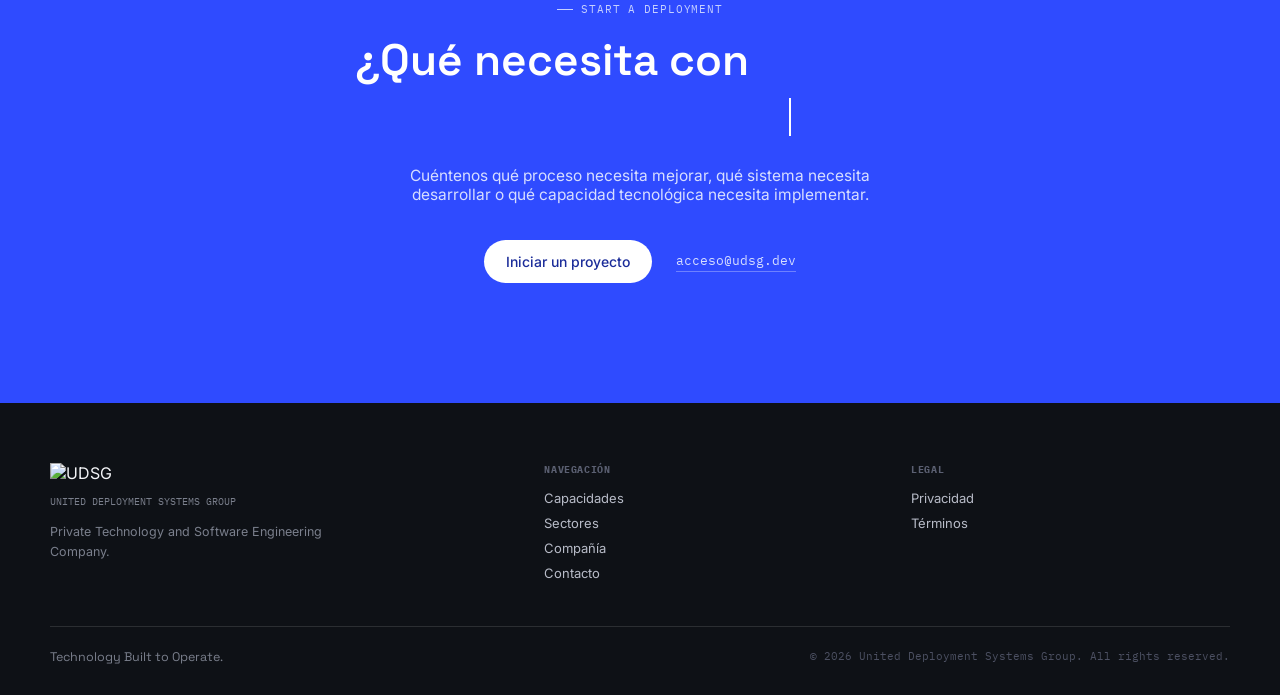
==== commit 800a8805: "Agregar campo de teléfono al formulario del panel Iniciar un proyecto" ====
--- a/index.html
+++ b/index.html
@@ -879,6 +879,7 @@
     <p class="req-lede">Con esa información diseñamos la primera propuesta de intervención tecnológica. Te contactaremos para agendar una conversación.</p>
     <div class="req-field"><label>Nombre / Organización <em>*</em></label><input type="text" id="fOrg" placeholder="—" autocomplete="name"></div>
     <div class="req-field"><label>Correo de contacto <em>*</em></label><input type="email" id="fMail" placeholder="—" autocomplete="email"></div>
+    <div class="req-field"><label>Teléfono</label><input type="tel" id="fPhone" placeholder="—" autocomplete="tel"></div>
     <div class="req-field"><label>Tipo de necesidad</label>
       <select id="fTipo">
         <option>Plataforma o sistema interno</option>
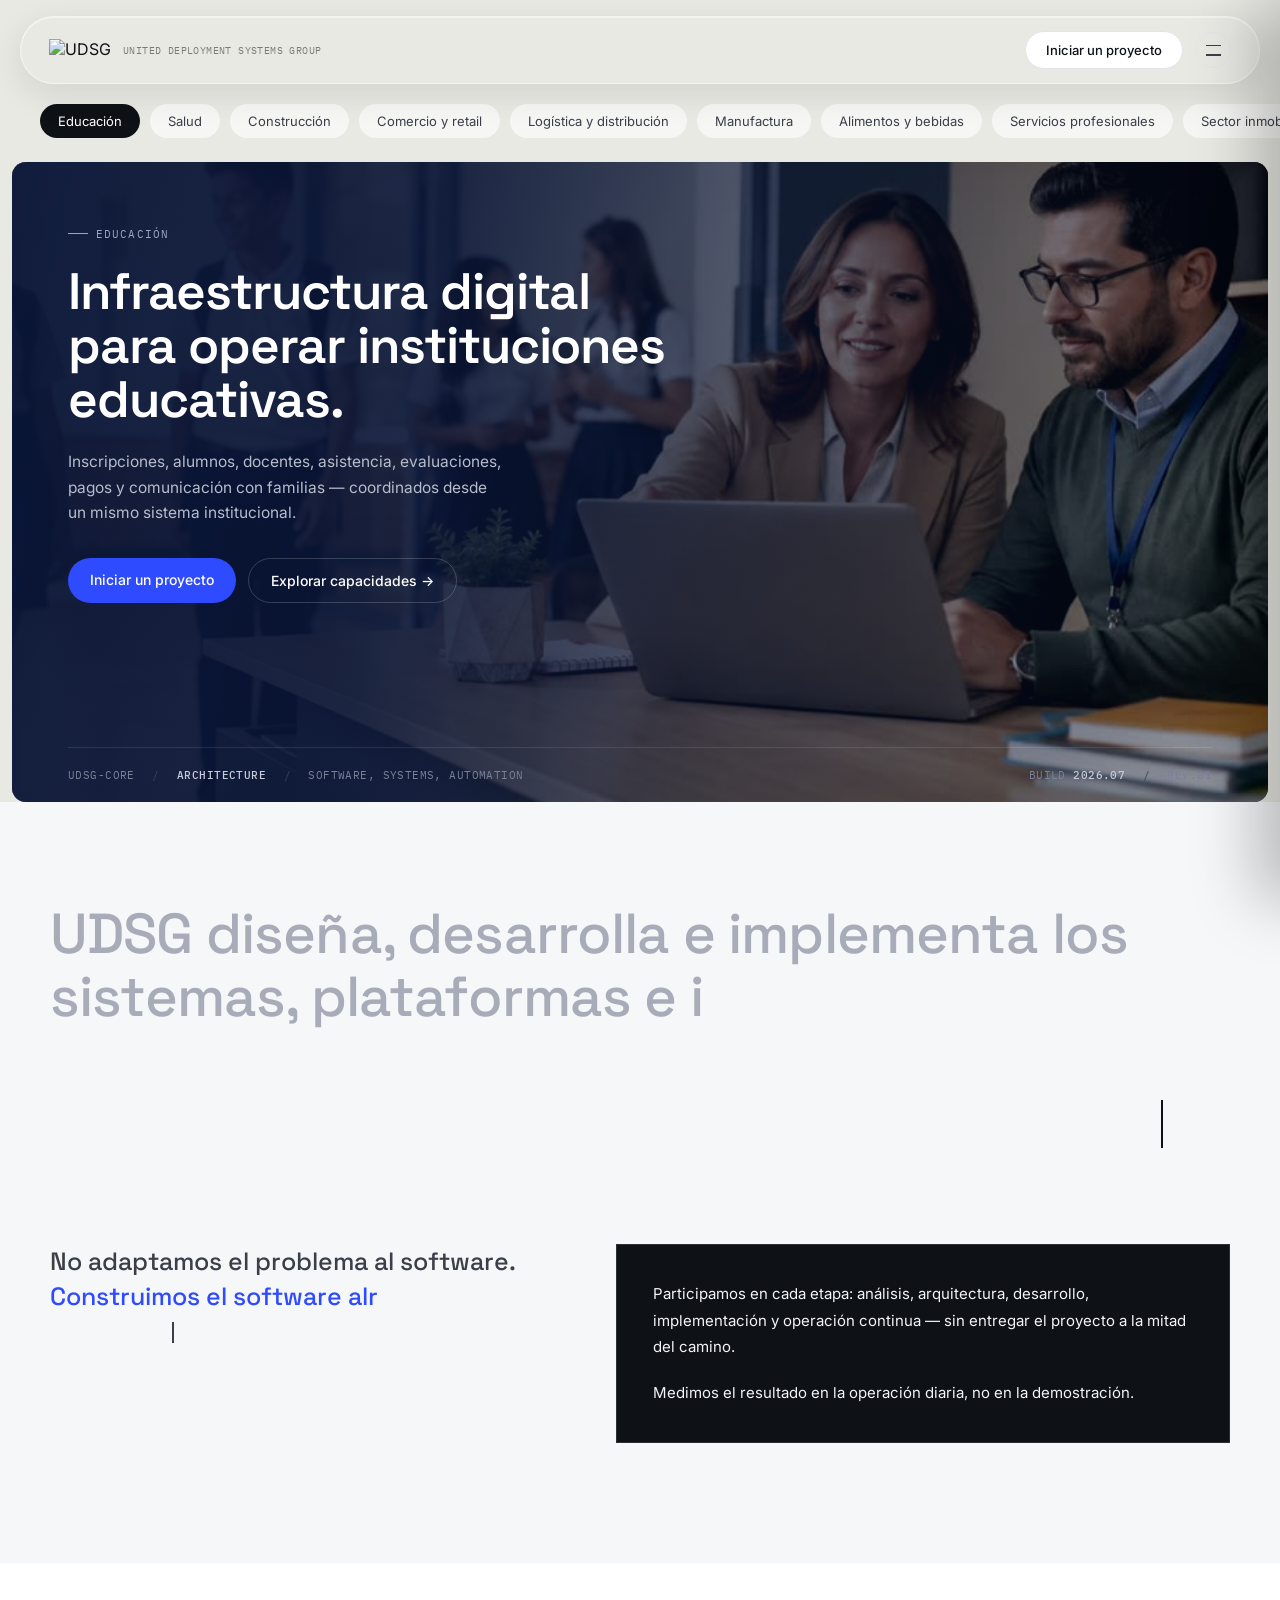
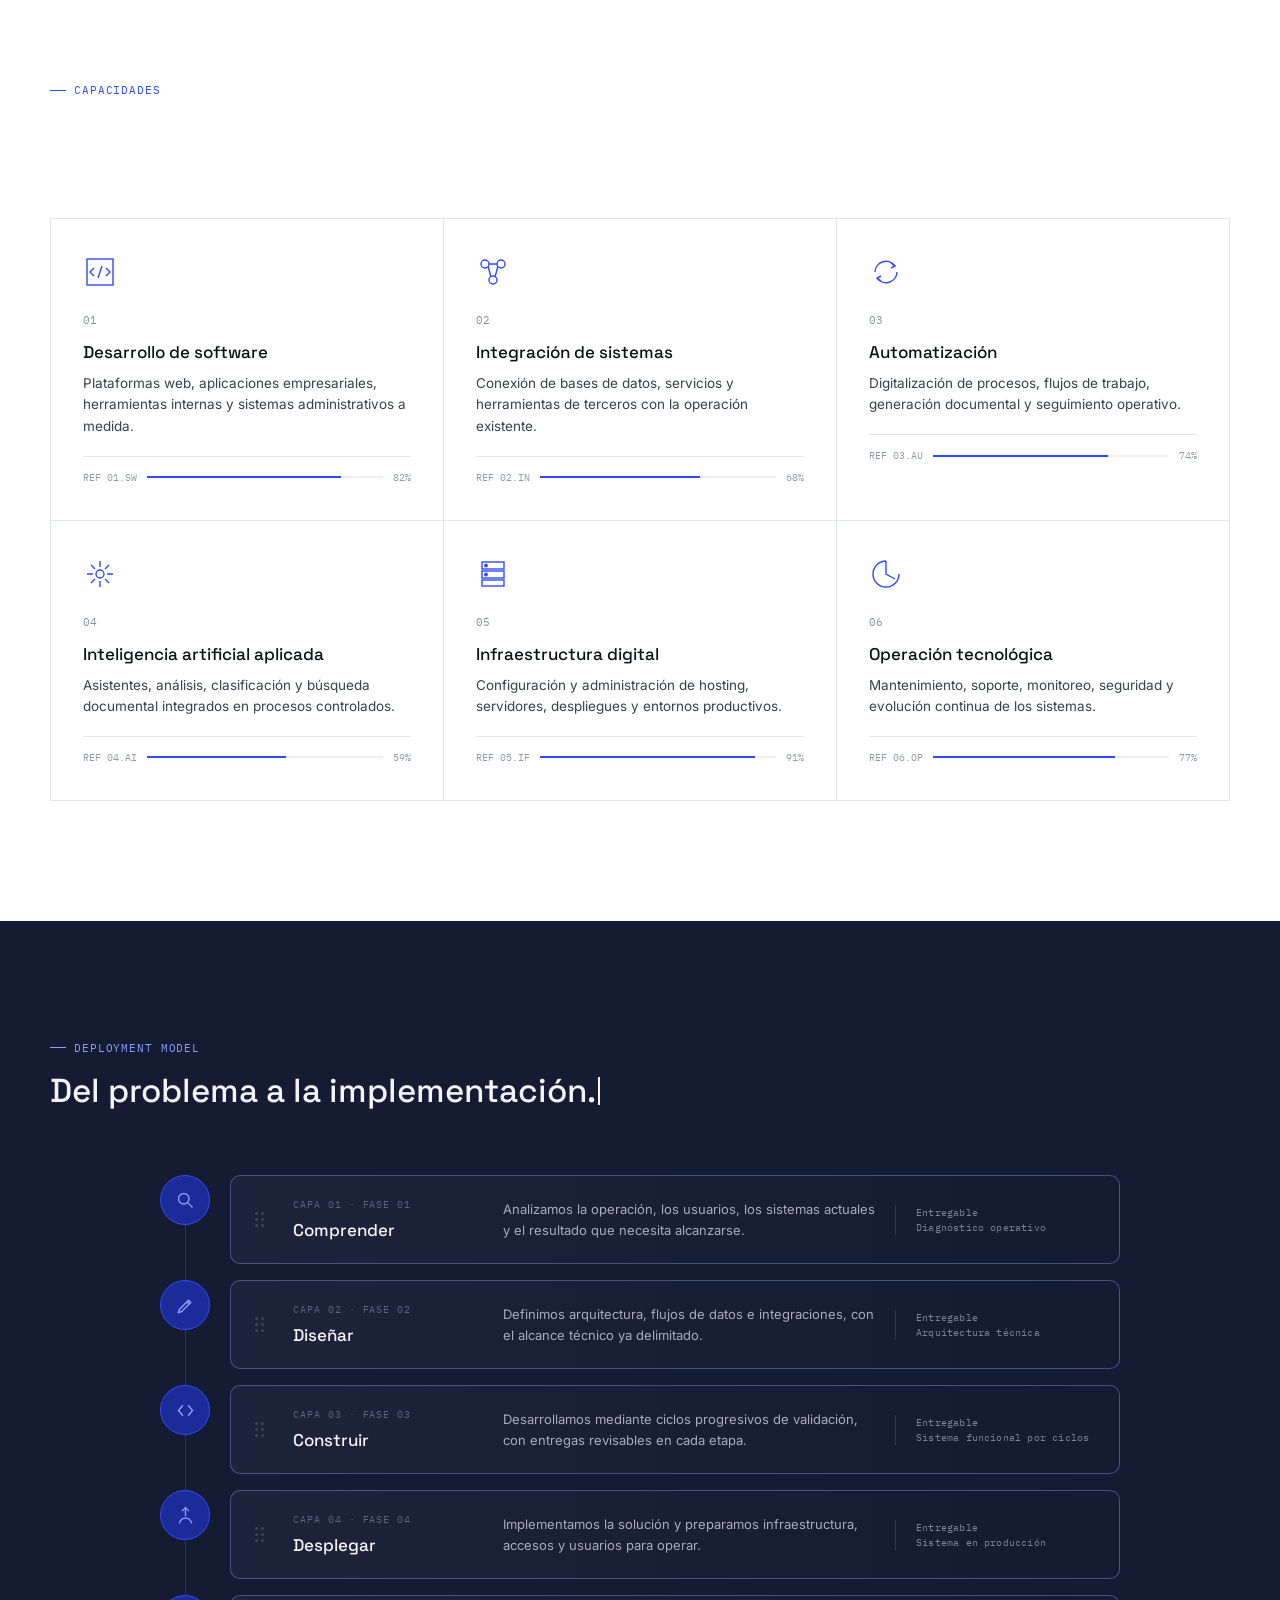
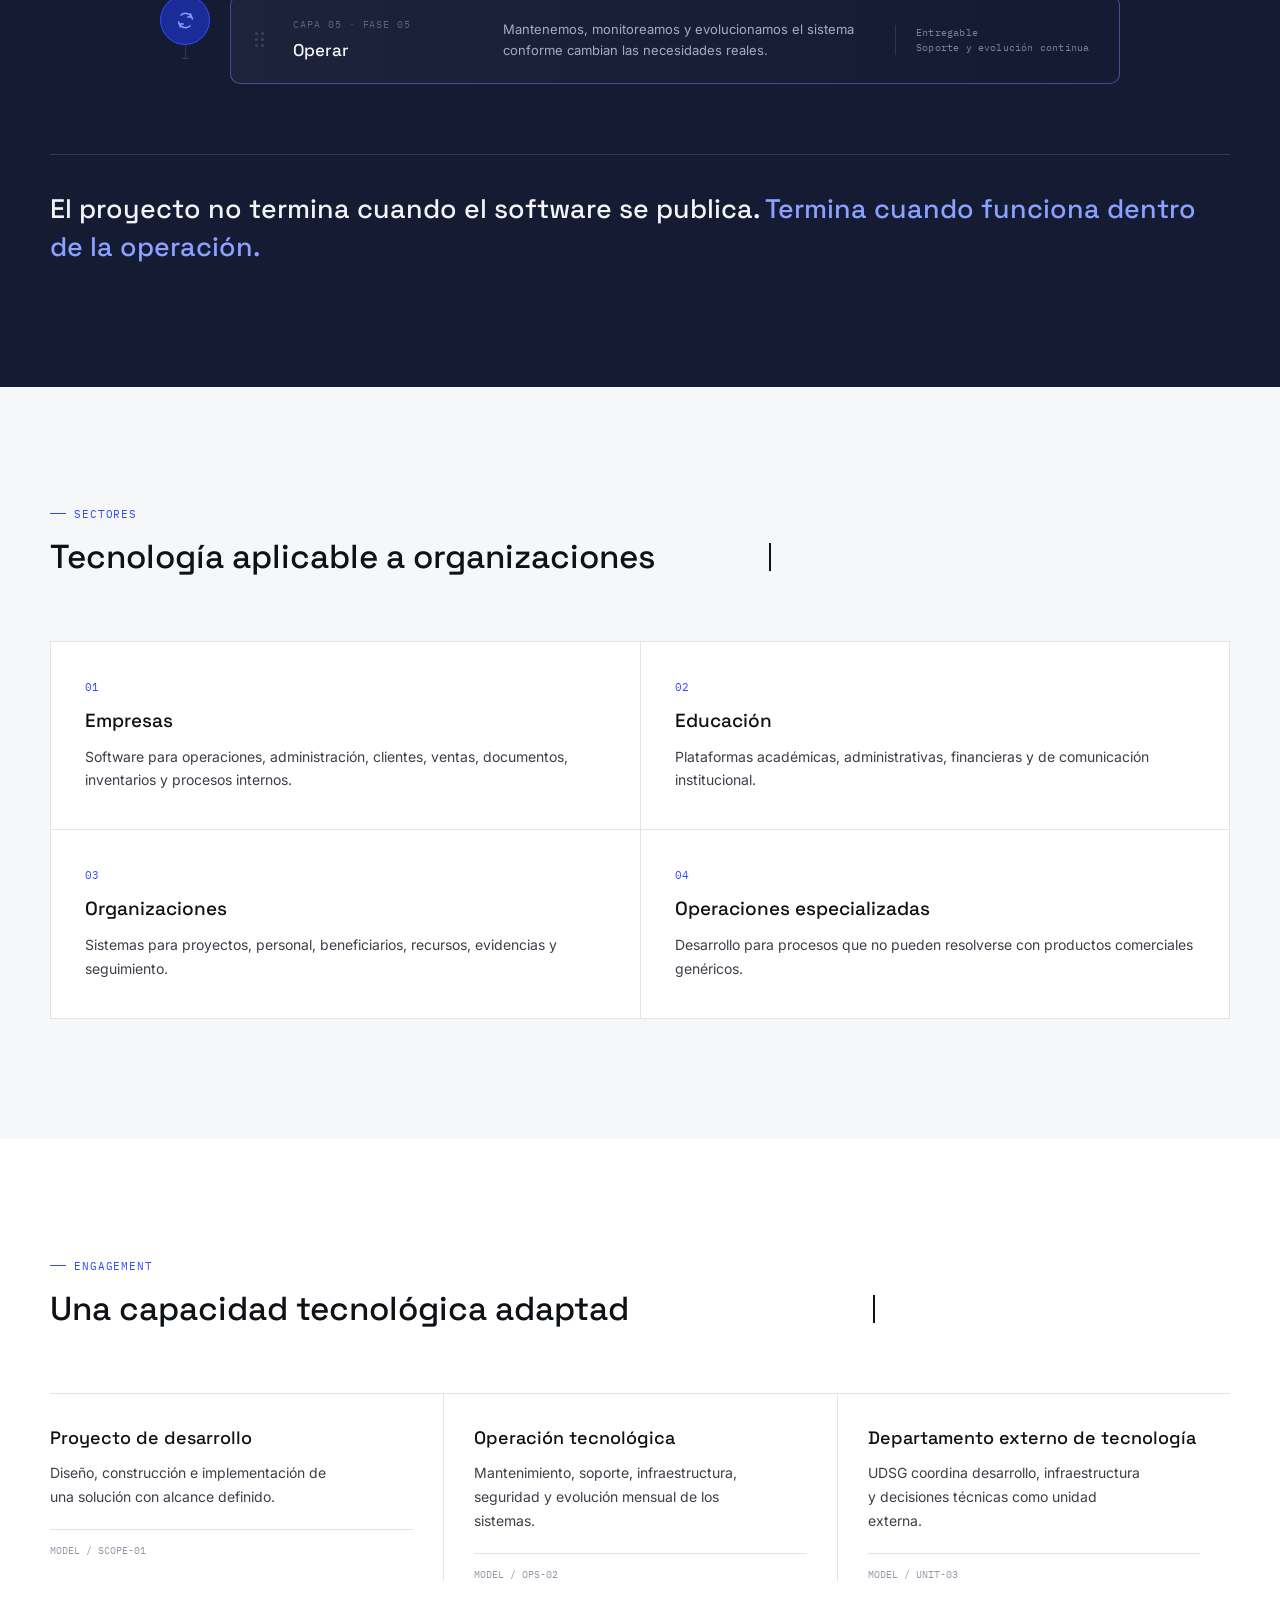
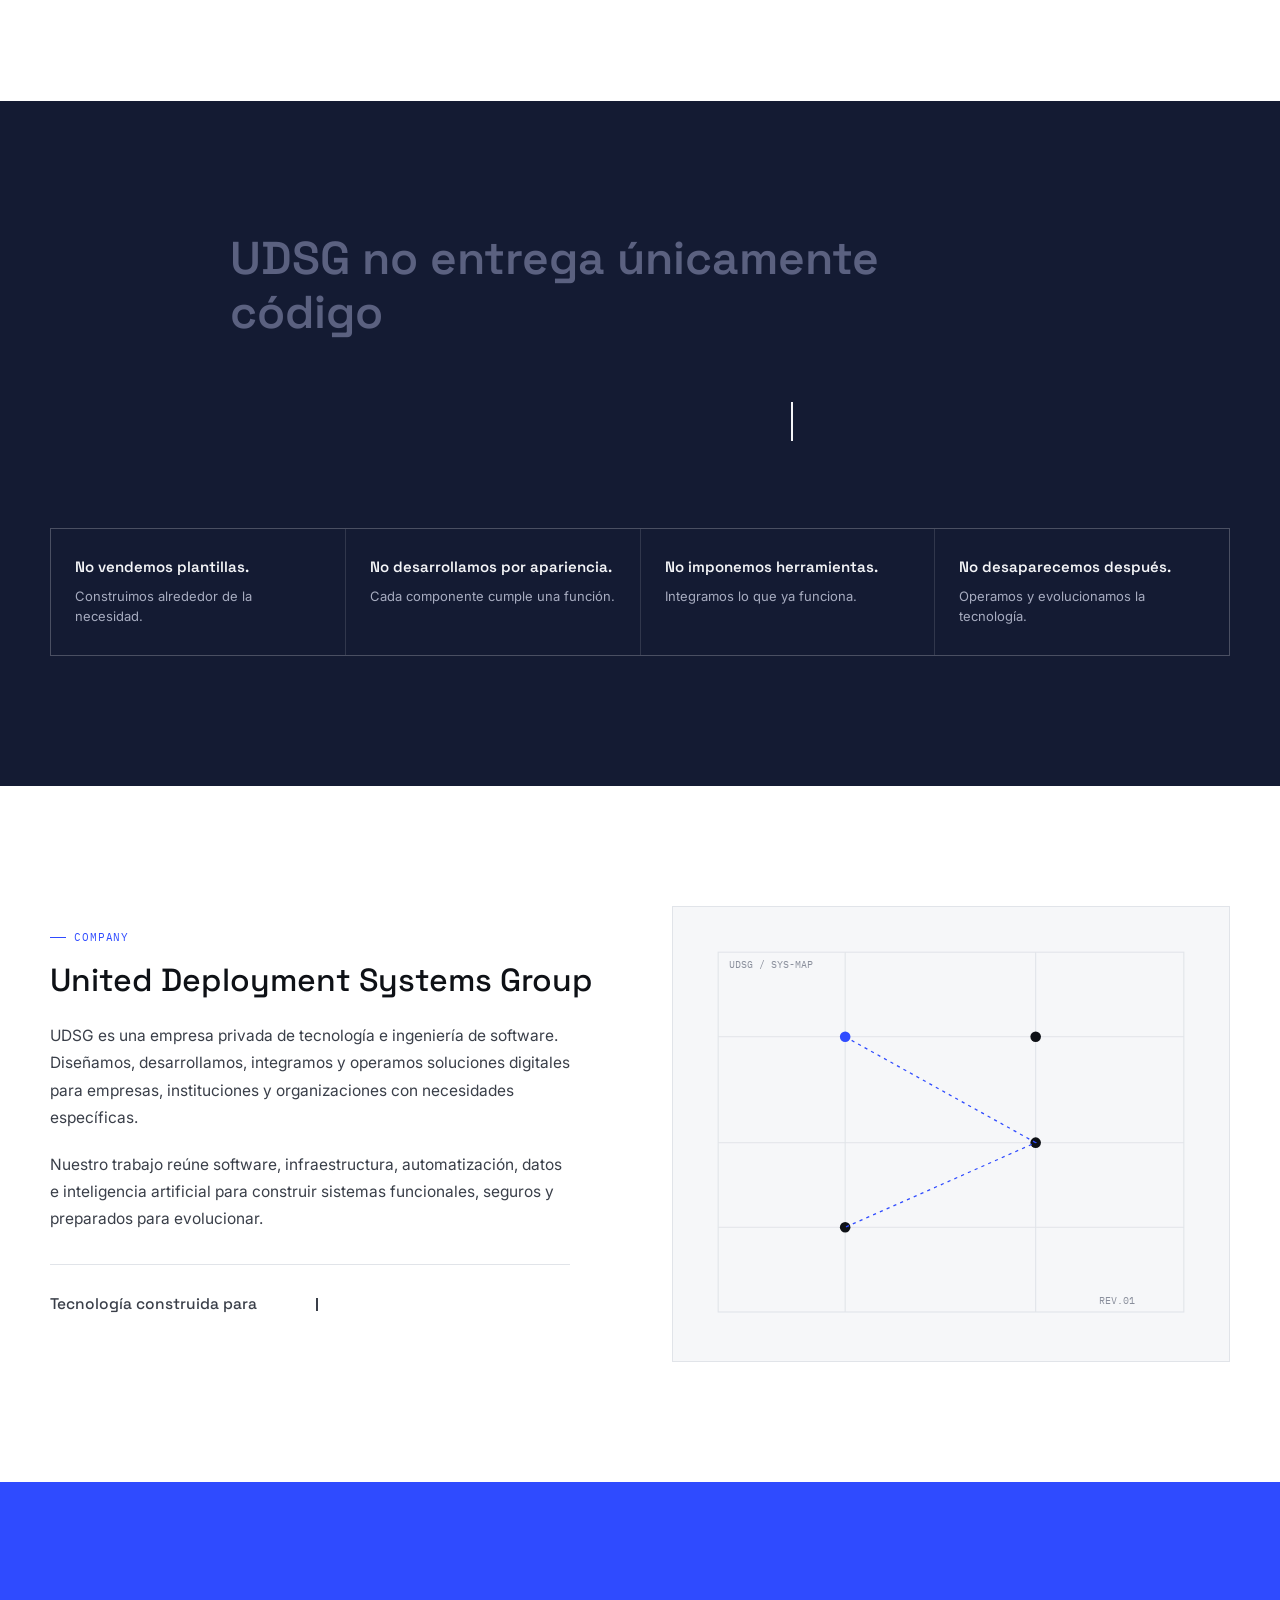
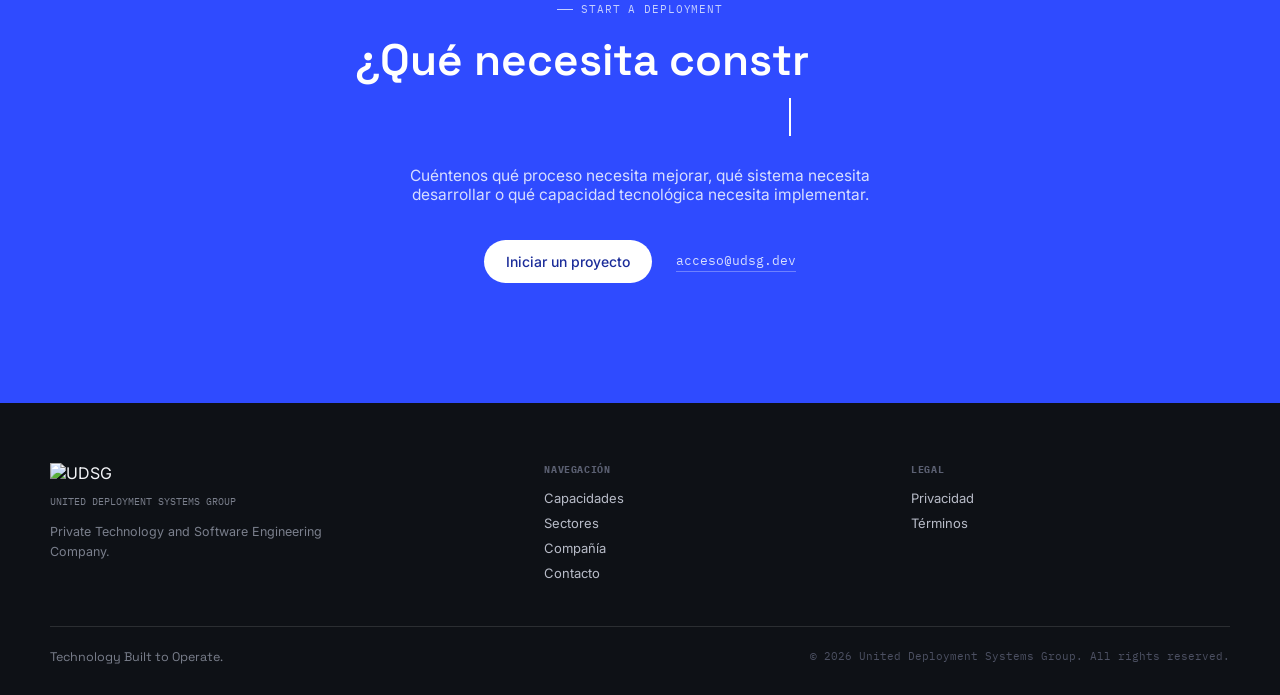
==== commit 184b98d1: "Hacer obligatorio el campo de teléfono en el panel Iniciar un proyecto" ====
--- a/index.html
+++ b/index.html
@@ -879,7 +879,7 @@
     <p class="req-lede">Con esa información diseñamos la primera propuesta de intervención tecnológica. Te contactaremos para agendar una conversación.</p>
     <div class="req-field"><label>Nombre / Organización <em>*</em></label><input type="text" id="fOrg" placeholder="—" autocomplete="name"></div>
     <div class="req-field"><label>Correo de contacto <em>*</em></label><input type="email" id="fMail" placeholder="—" autocomplete="email"></div>
-    <div class="req-field"><label>Teléfono</label><input type="tel" id="fPhone" placeholder="—" autocomplete="tel"></div>
+    <div class="req-field"><label>Teléfono <em>*</em></label><input type="tel" id="fPhone" placeholder="—" autocomplete="tel"></div>
     <div class="req-field"><label>Tipo de necesidad</label>
       <select id="fTipo">
         <option>Plataforma o sistema interno</option>
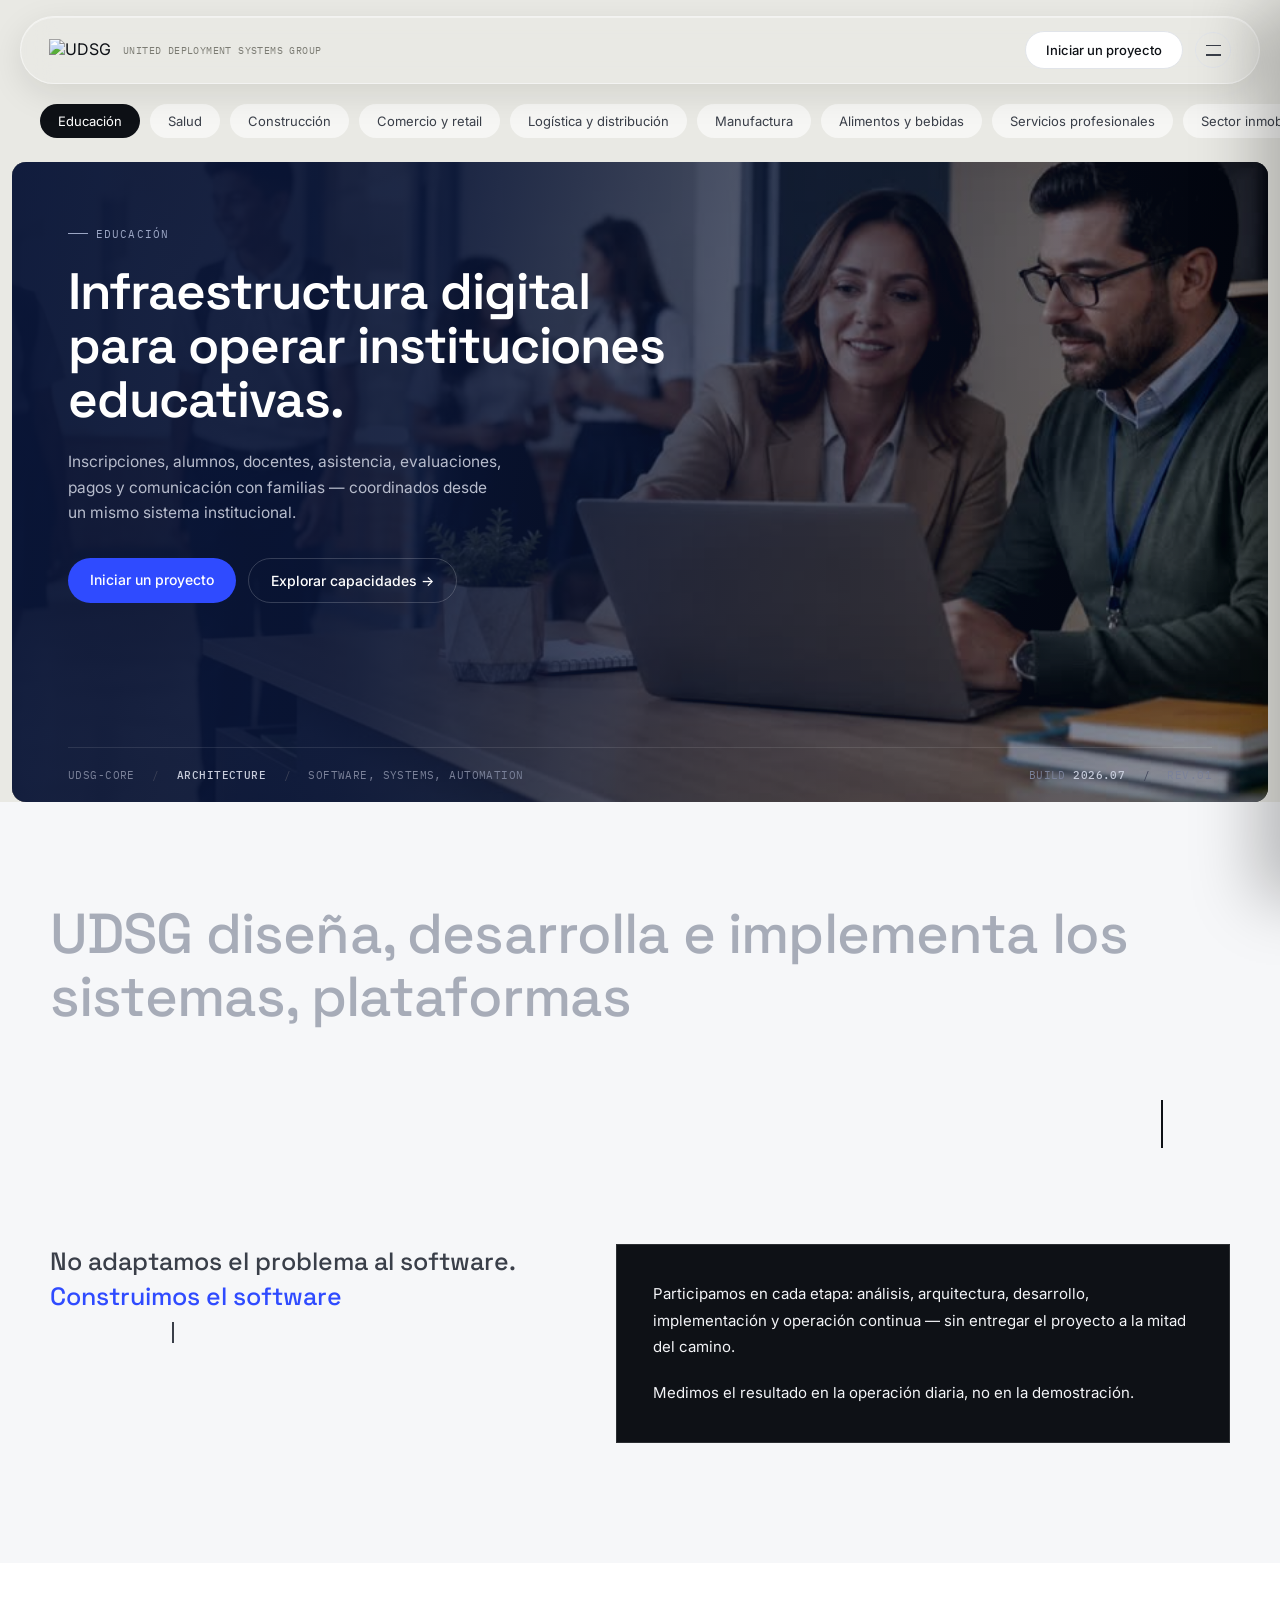
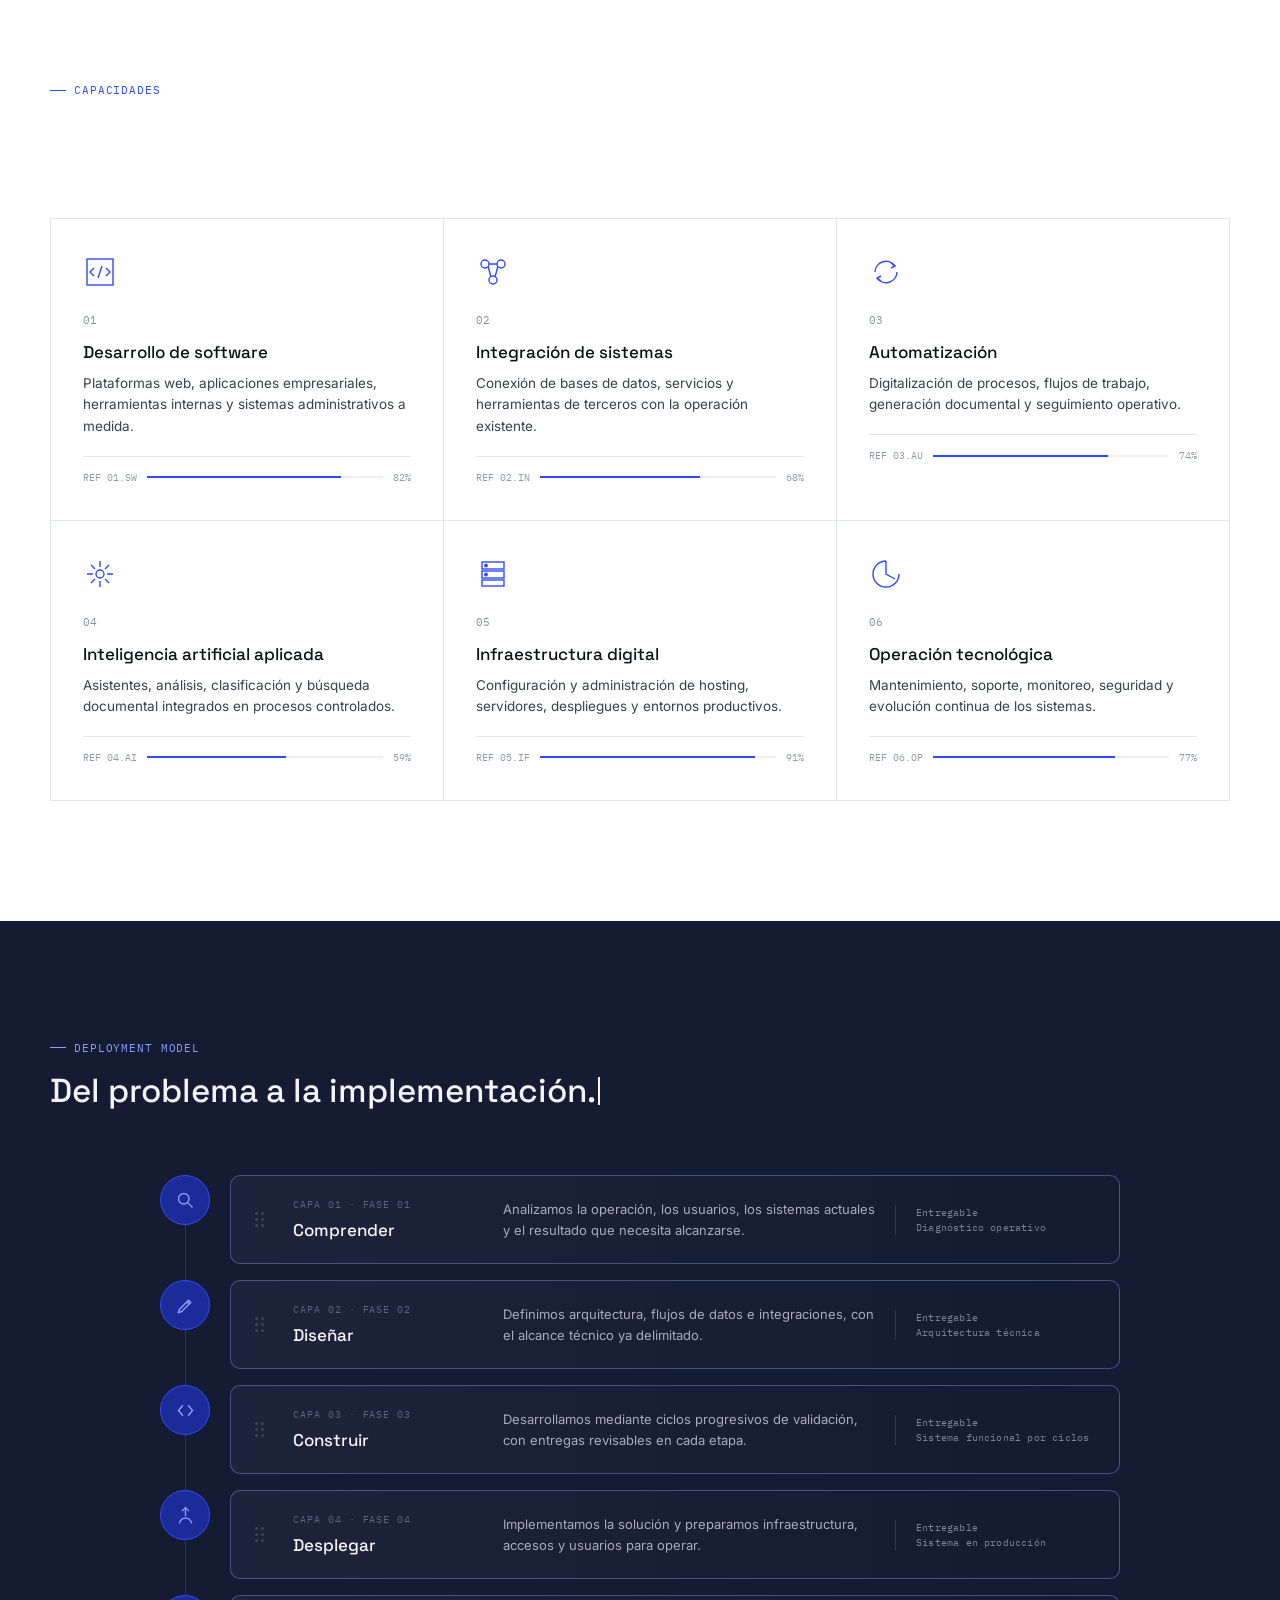
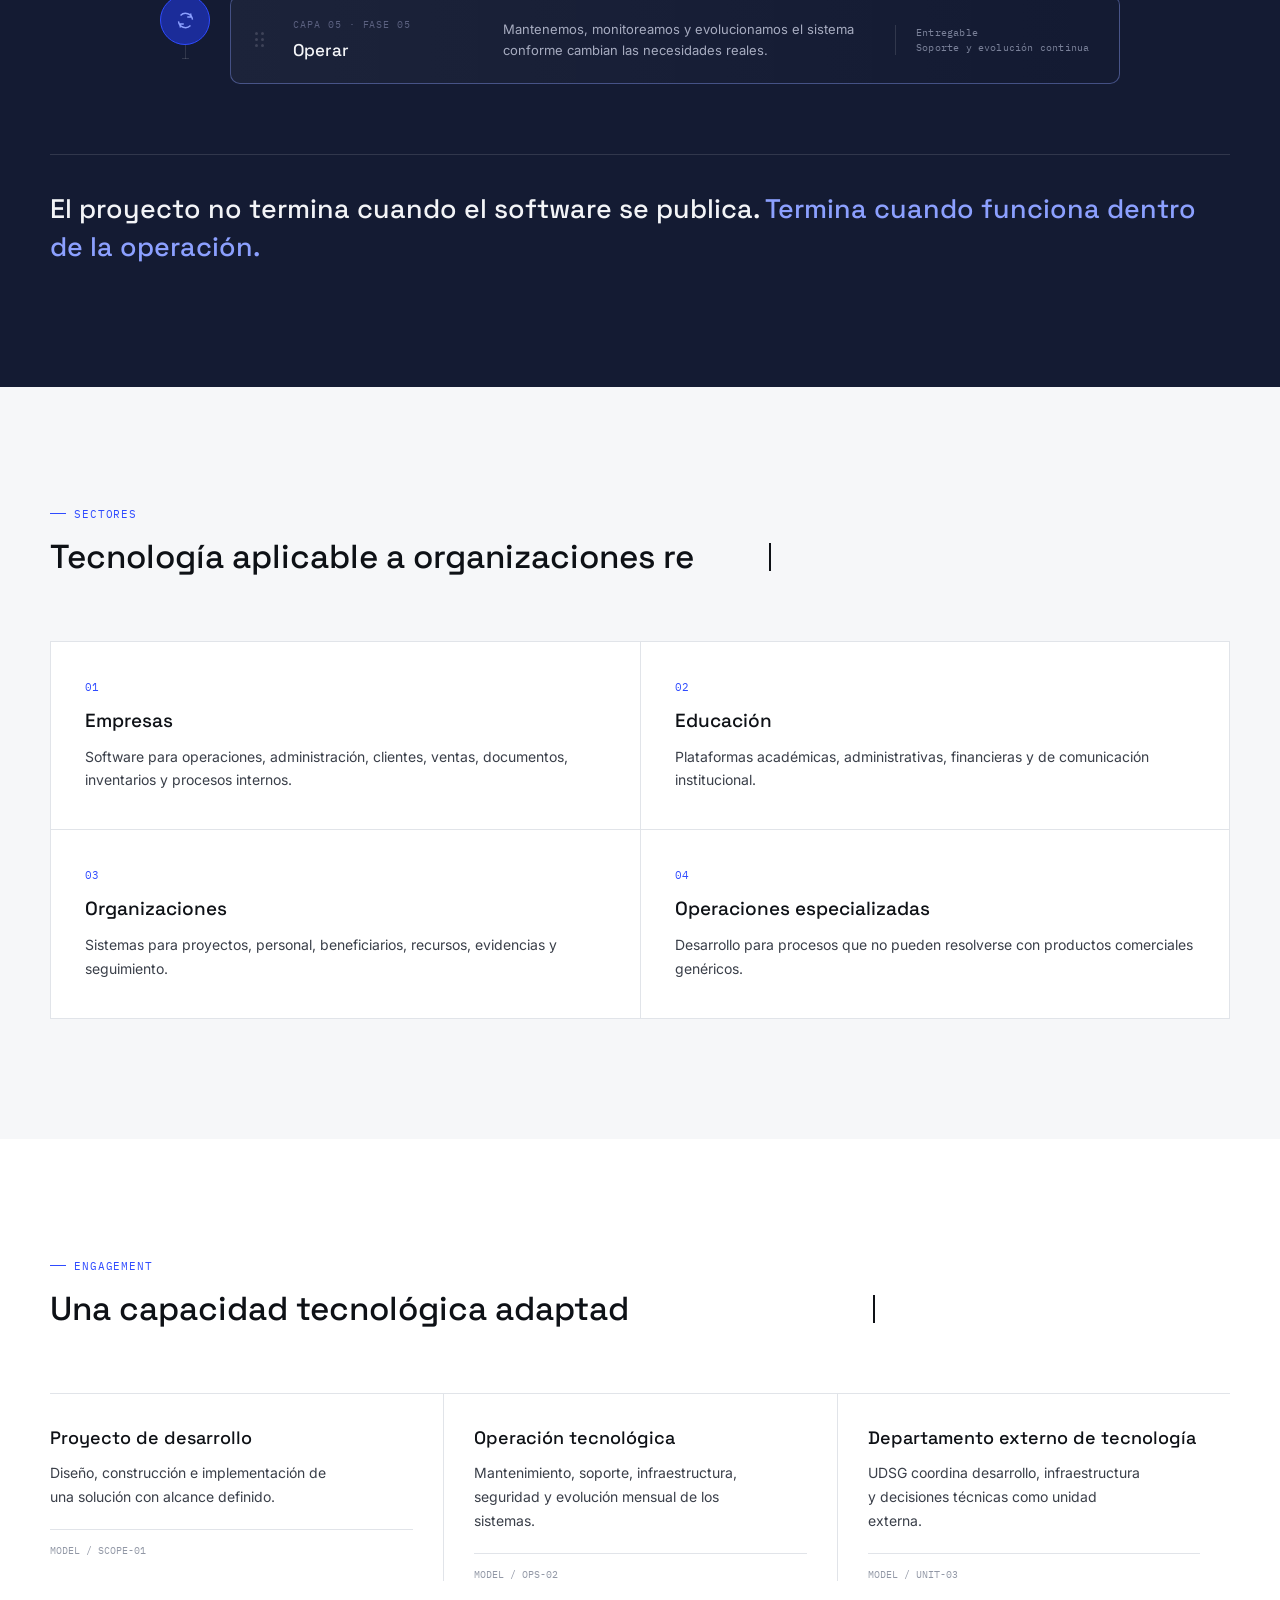
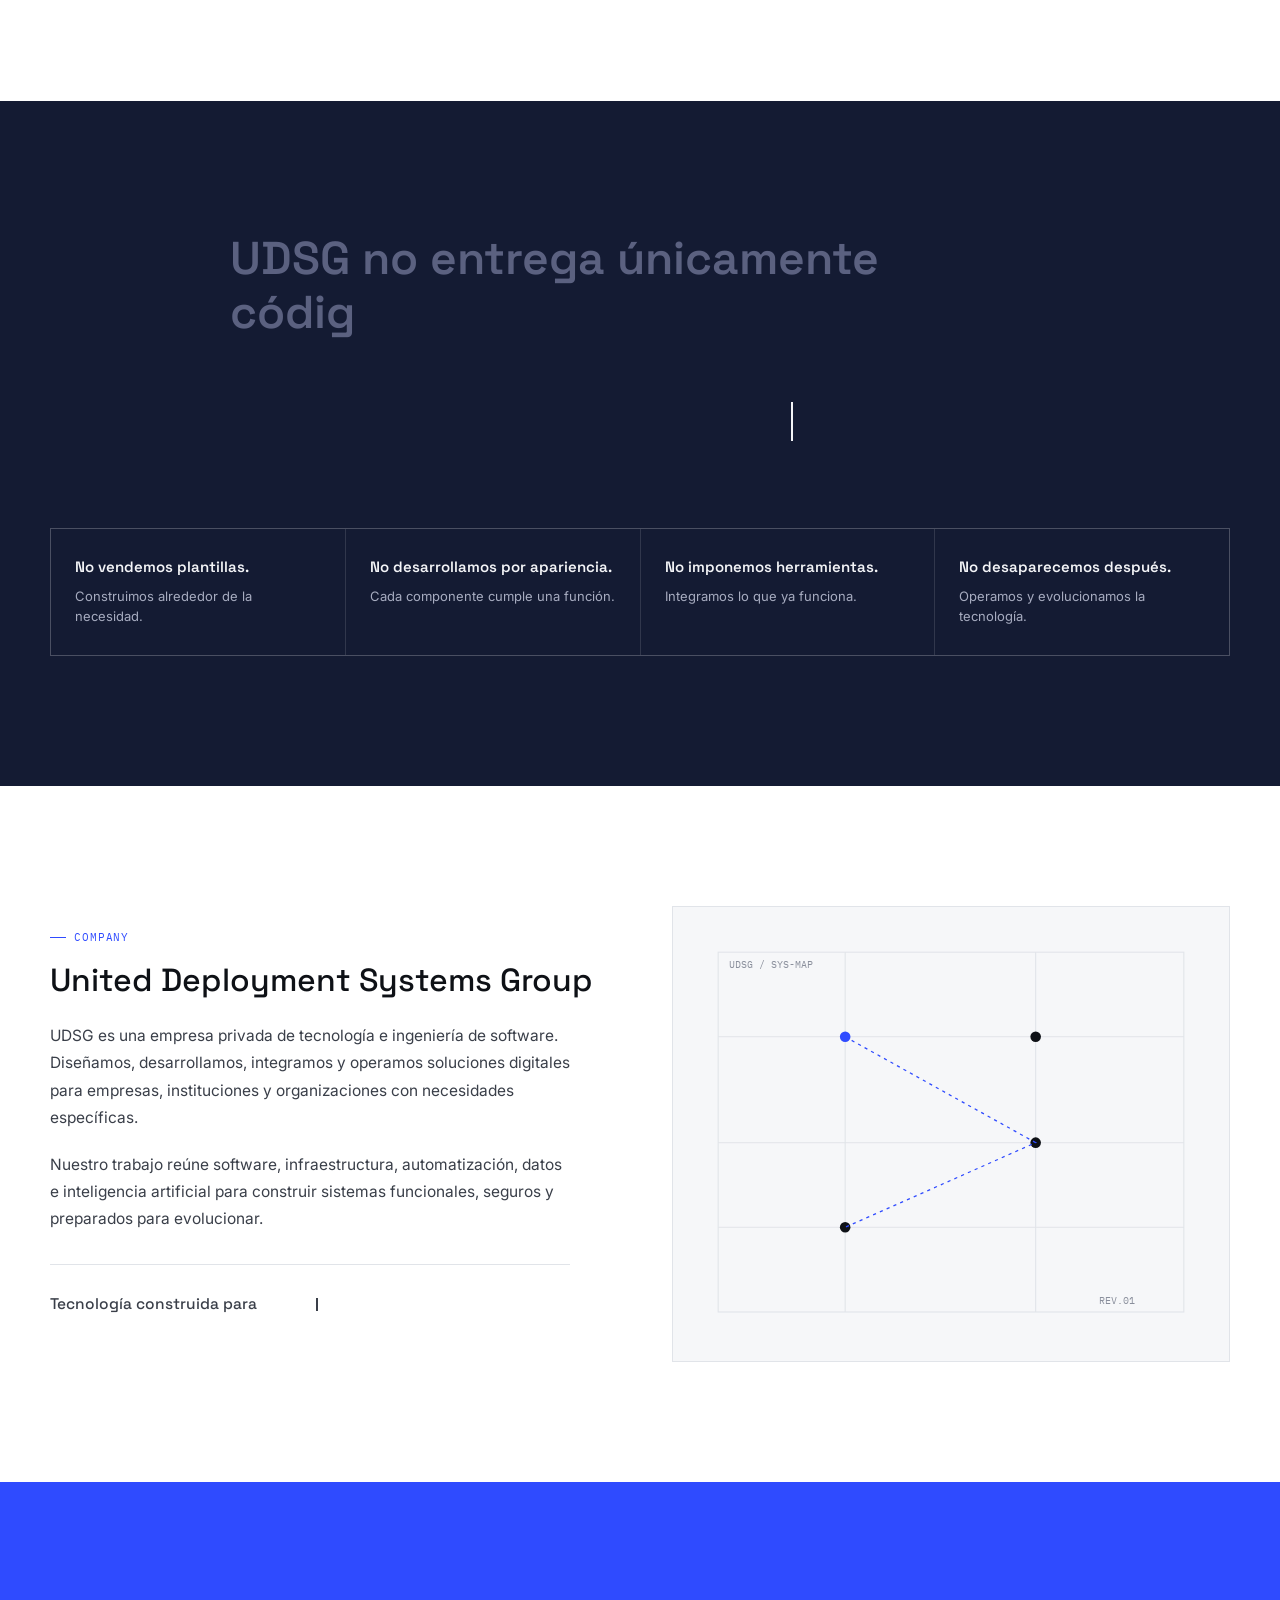
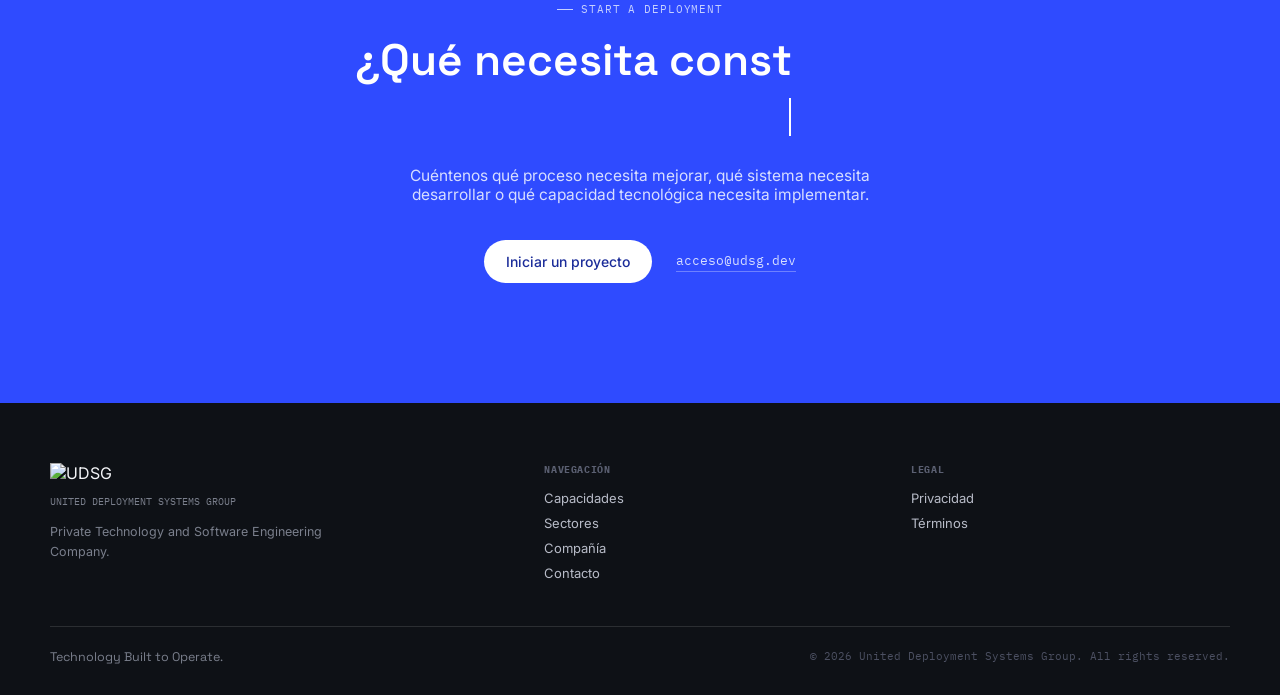
==== commit ef62c3e2: "Corregir el efecto de envío: cubre todo el panel, no se cierra solo, y tiene su propia X" ====
--- a/index.html
+++ b/index.html
@@ -532,6 +532,25 @@
   .req-submit:disabled{opacity:.7; cursor:default;}
   .req-msg{font-family:'JetBrains Mono',monospace; font-size:12px; min-height:16px;}
   .req-note{font-size:11px; color:#8A8A86; line-height:1.5;}
+  .req-success{position:absolute; inset:0; z-index:5; display:flex; align-items:center; justify-content:center; pointer-events:none; overflow:hidden;}
+  .req-success.is-active{pointer-events:auto;}
+  .req-success-circle{position:absolute; inset:0; background:#2E6B45; clip-path:circle(0% at 50% 100%); transition:clip-path .8s cubic-bezier(0.16,1,0.3,1);}
+  .req-success.is-active .req-success-circle{clip-path:circle(150vmax at 50% 100%);}
+  .req-success-close{
+    position:absolute; top:24px; right:24px; z-index:2;
+    background:none; border:1px solid rgba(255,255,255,0.4); color:#fff;
+    width:34px; height:34px; border-radius:50%; cursor:pointer; font-size:15px;
+    opacity:0; transition:opacity .3s ease .55s, background .15s ease;
+  }
+  .req-success.is-active .req-success-close{opacity:1;}
+  .req-success-close:hover{background:rgba(255,255,255,0.15);}
+  .req-success-content{position:relative; z-index:1; text-align:center; opacity:0; transform:translateY(14px); transition:opacity .4s ease .4s, transform .4s ease .4s; padding:0 32px;}
+  .req-success.is-active .req-success-content{opacity:1; transform:translateY(0);}
+  .req-success-check{width:56px; height:56px; border-radius:50%; border:2px solid #fff; color:#fff; font-size:26px; display:flex; align-items:center; justify-content:center; margin:0 auto 18px;}
+  .req-success-msg{color:#fff; font-size:19px; font-weight:600; margin-bottom:8px;}
+  .req-success-folio{color:rgba(255,255,255,0.85); font-family:'JetBrains Mono',monospace; font-size:12.5px; margin-bottom:14px;}
+  .req-success-hint{color:rgba(255,255,255,0.75); font-size:12.5px; line-height:1.5; max-width:260px; margin:0 auto;}
+  @media (prefers-reduced-motion:reduce){ .req-success-circle{transition:none;} .req-success-content{transition:none;} .req-success-close{transition:none;} }
   @media (max-width:560px){ .req-drawer{width:100%;} }
 </style>
 </head>
@@ -906,6 +925,16 @@
     <div class="req-msg" id="reqMsg"></div>
     <div class="req-note">Campos marcados con * obligatorios · Te contactaremos para agendar una conversación</div>
   </div>
+  <div class="req-success" id="reqSuccess">
+    <div class="req-success-circle"></div>
+    <button class="req-success-close" id="reqSuccessClose" type="button" aria-label="Cerrar">✕</button>
+    <div class="req-success-content">
+      <div class="req-success-check">✓</div>
+      <div class="req-success-msg">Solicitud enviada</div>
+      <div class="req-success-folio" id="reqSuccessFolio"></div>
+      <div class="req-success-hint">Te contactaremos pronto. Puedes cerrar esta ventana cuando quieras.</div>
+    </div>
+  </div>
 </aside>
 <script src="/request-drawer.js"></script>
 
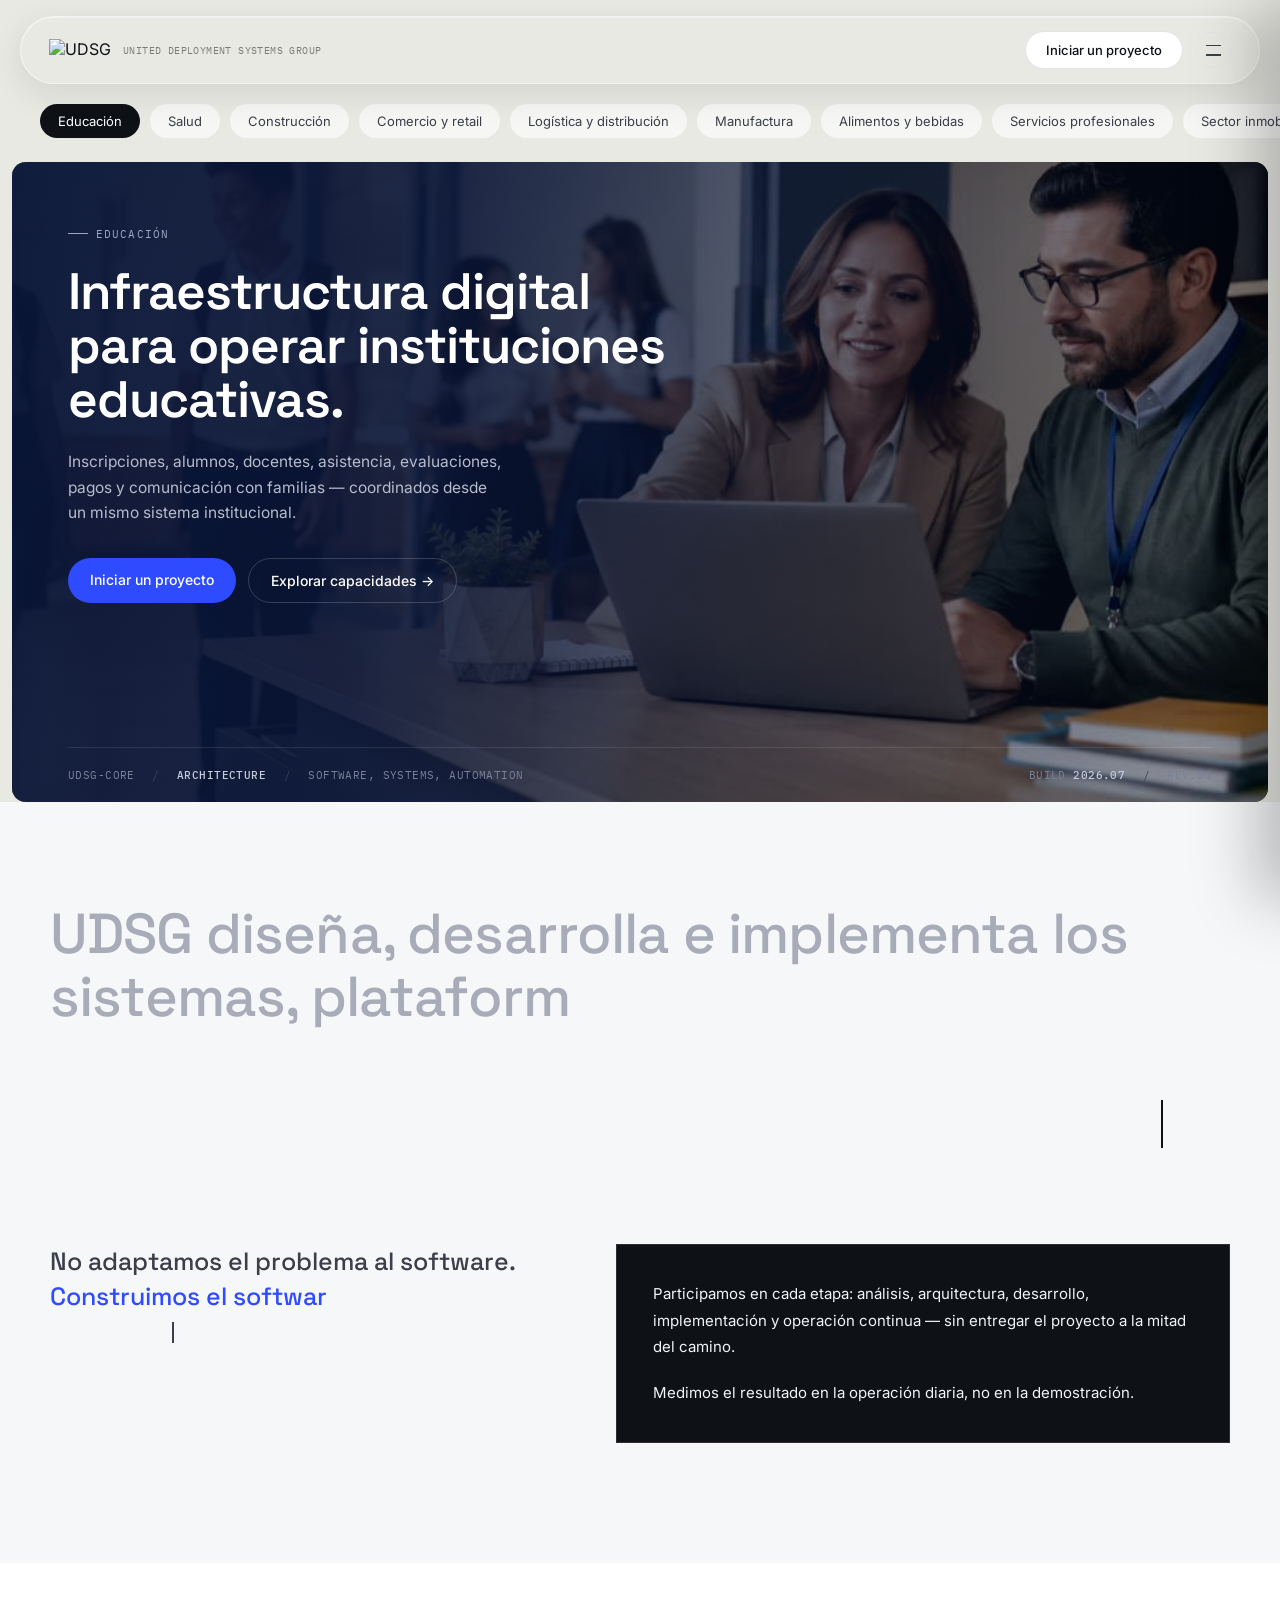
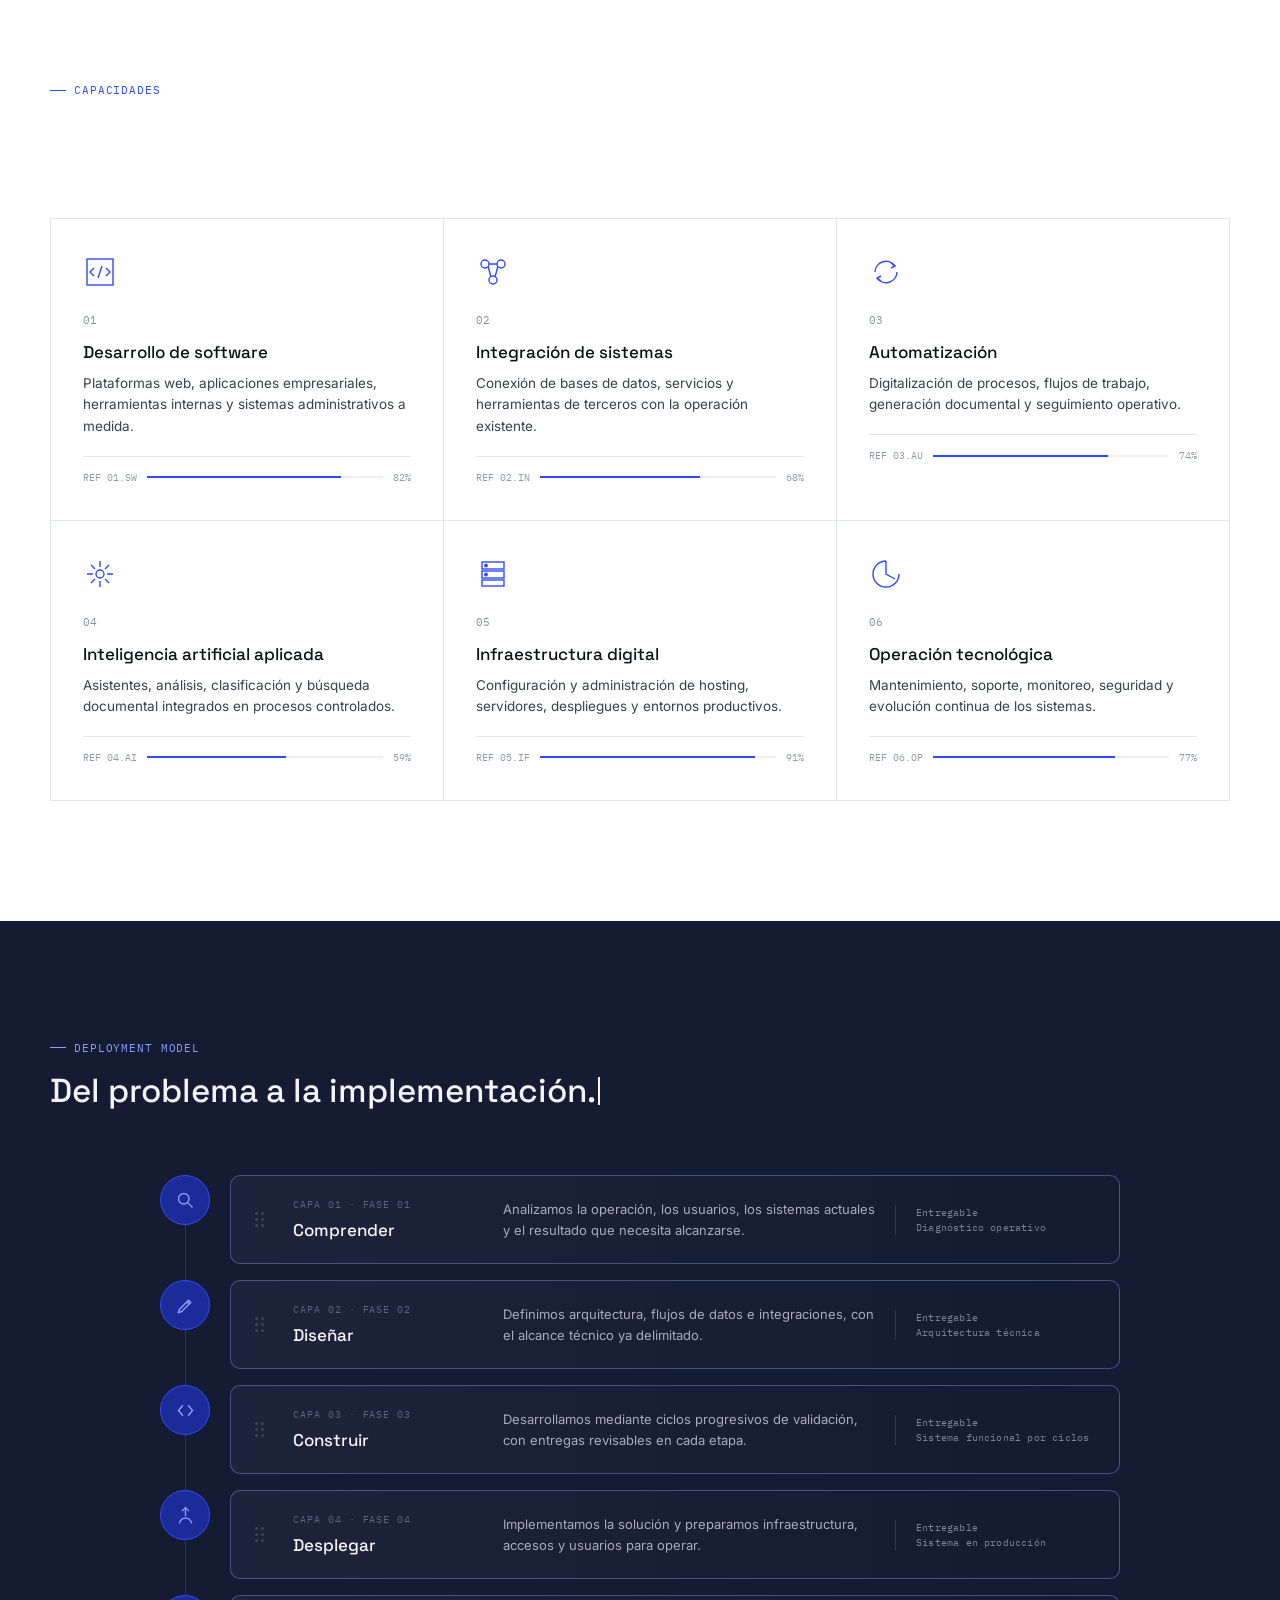
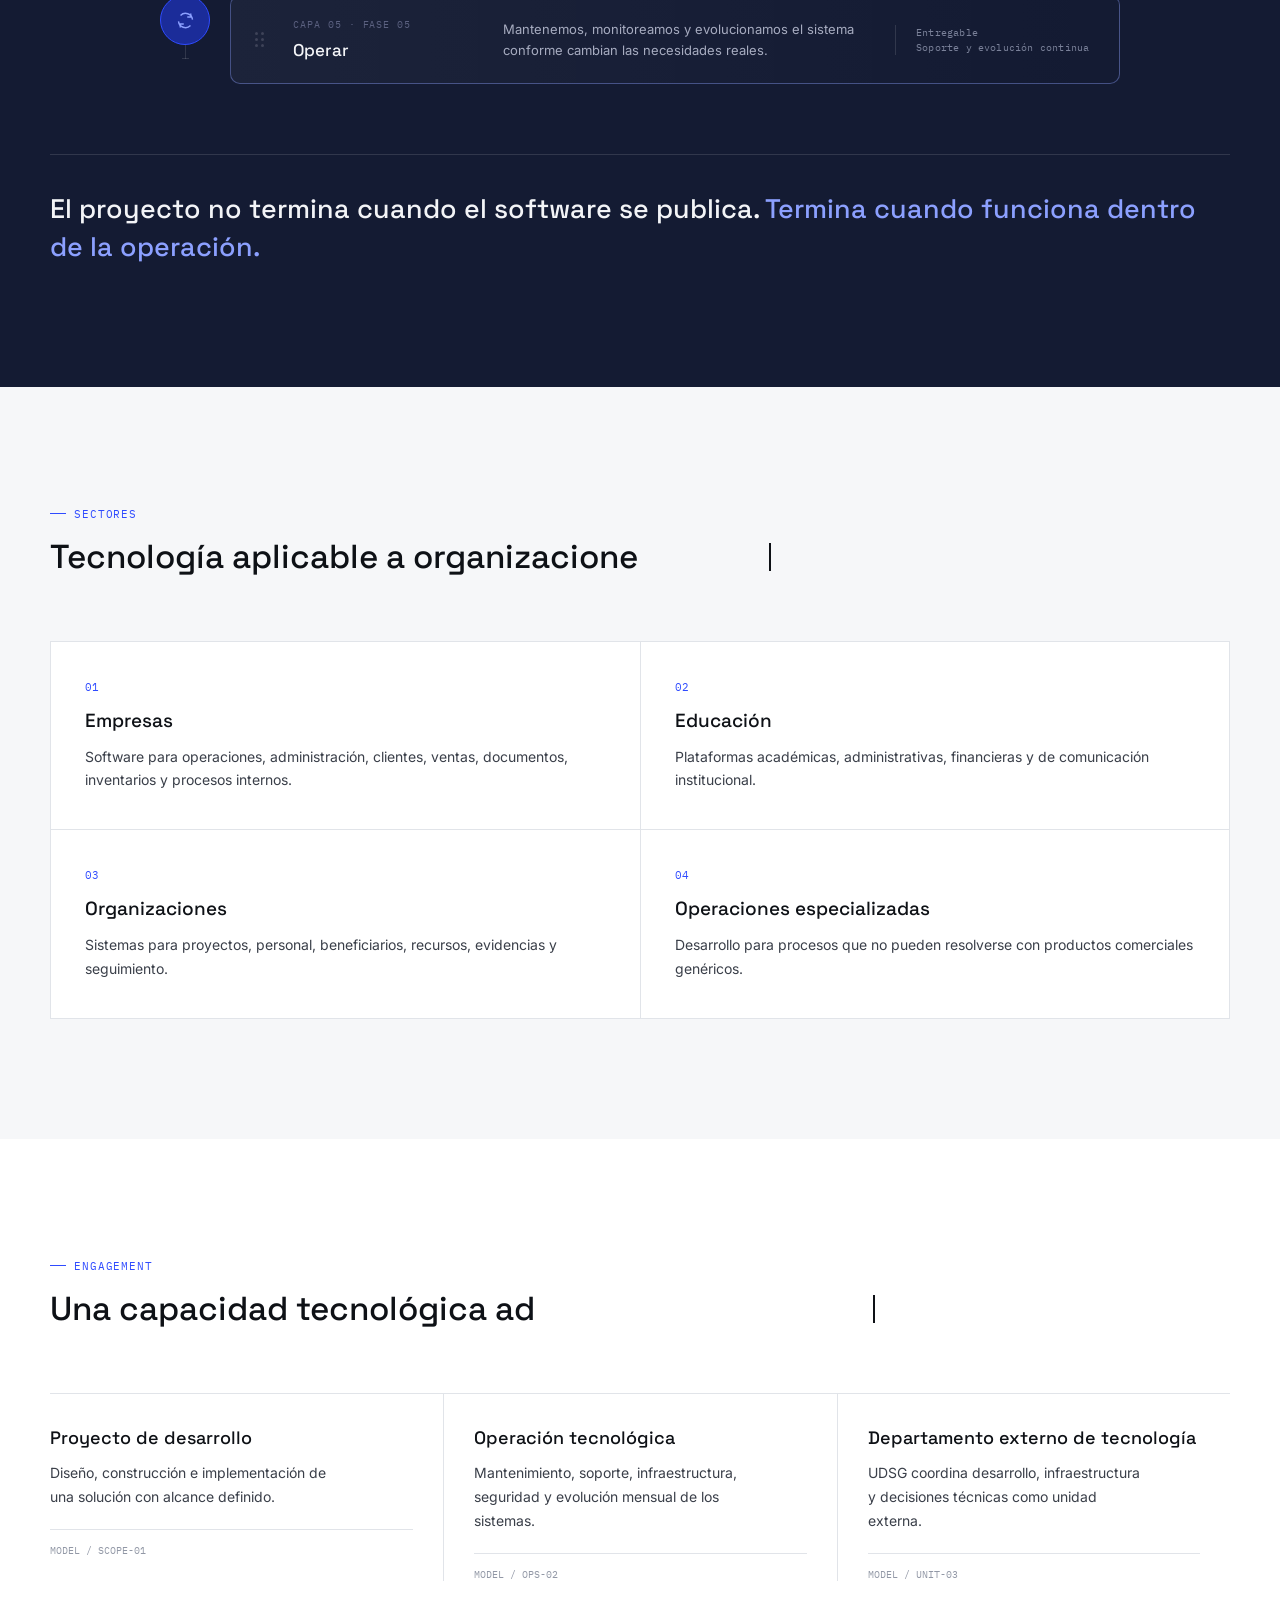
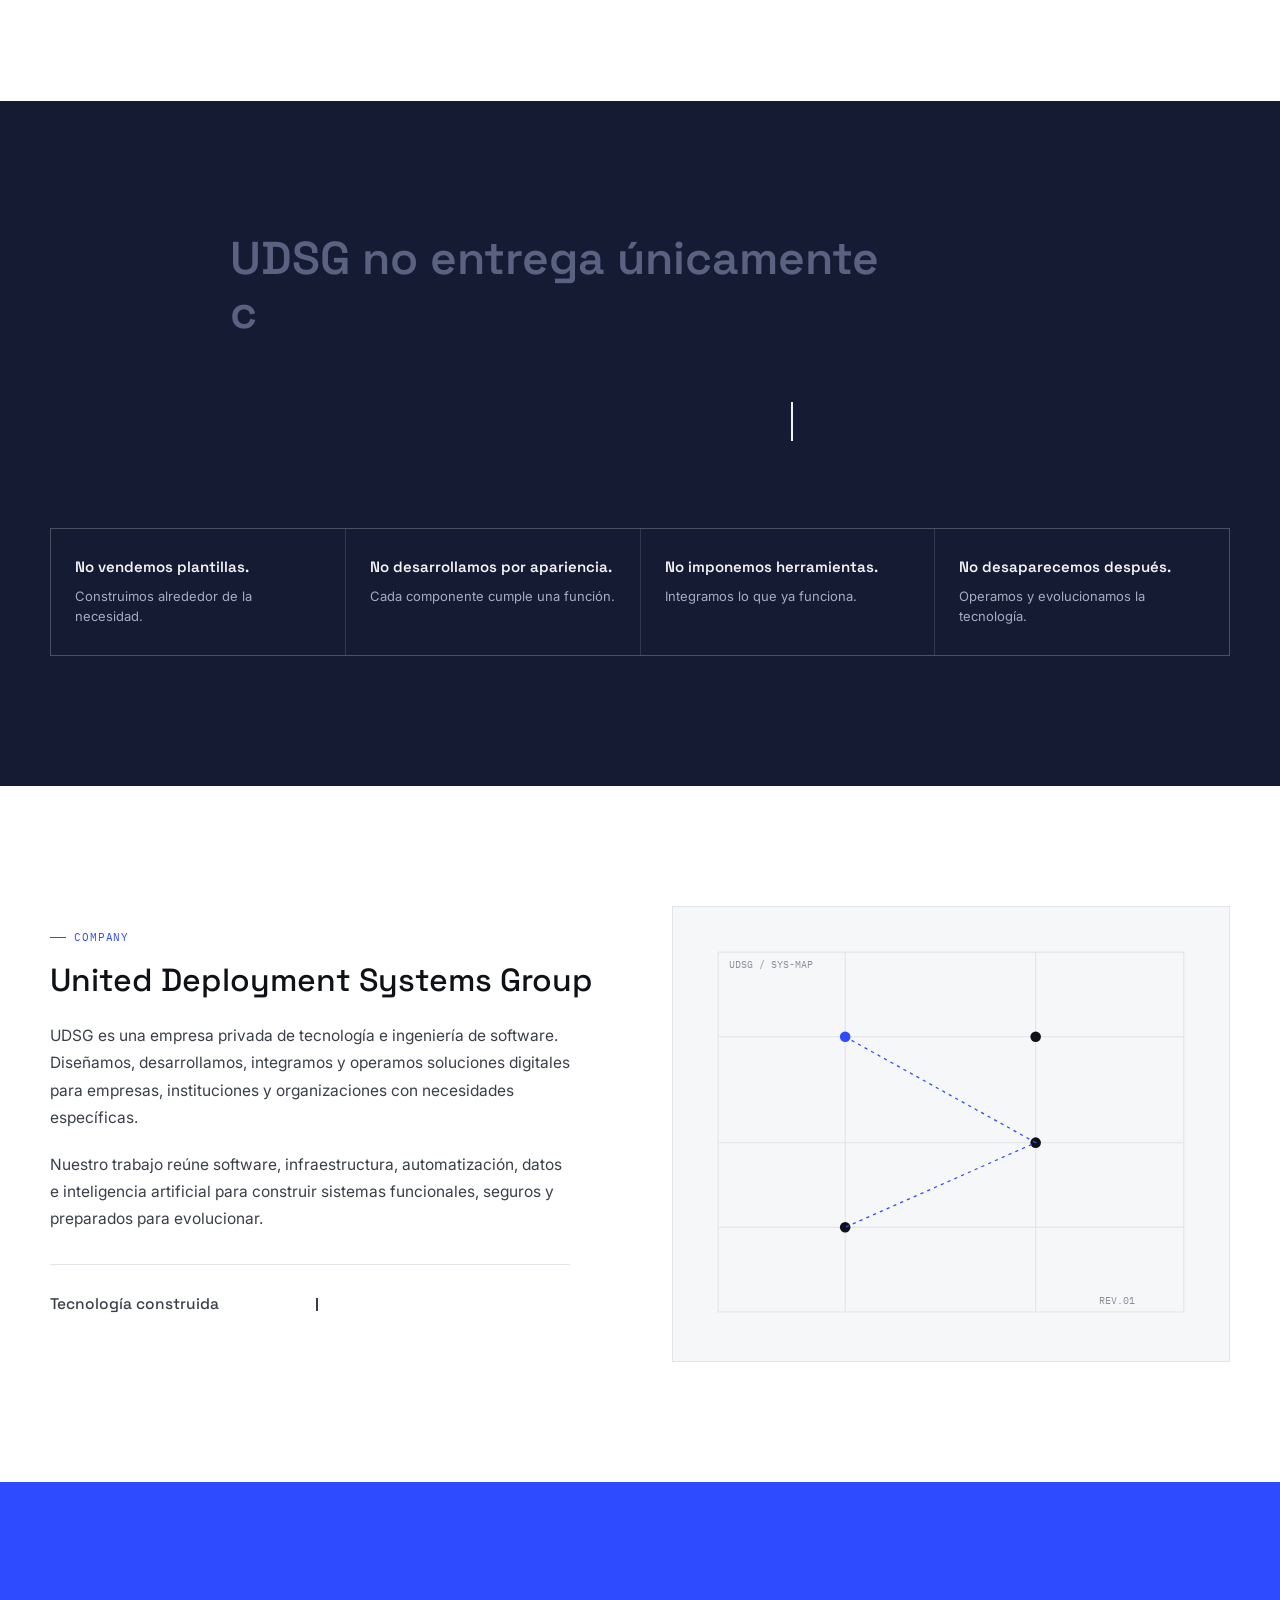
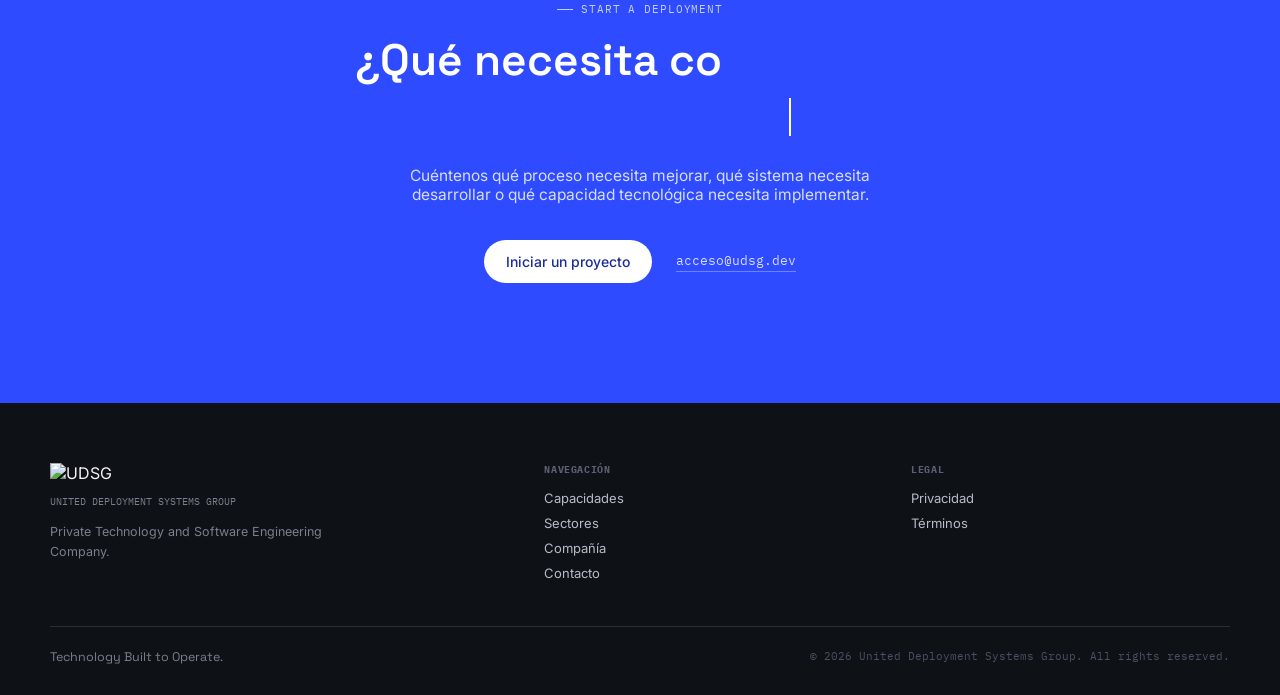
==== commit 5731562d: "Texto de agradecimiento al enviar la solicitud" ====
--- a/index.html
+++ b/index.html
@@ -930,9 +930,9 @@
     <button class="req-success-close" id="reqSuccessClose" type="button" aria-label="Cerrar">✕</button>
     <div class="req-success-content">
       <div class="req-success-check">✓</div>
-      <div class="req-success-msg">Solicitud enviada</div>
+      <div class="req-success-msg">Gracias. La recibimos.</div>
       <div class="req-success-folio" id="reqSuccessFolio"></div>
-      <div class="req-success-hint">Te contactaremos pronto. Puedes cerrar esta ventana cuando quieras.</div>
+      <div class="req-success-hint">Te contactaremos pronto para agendar la conversación. Cierra esta ventana cuando quieras.</div>
     </div>
   </div>
 </aside>
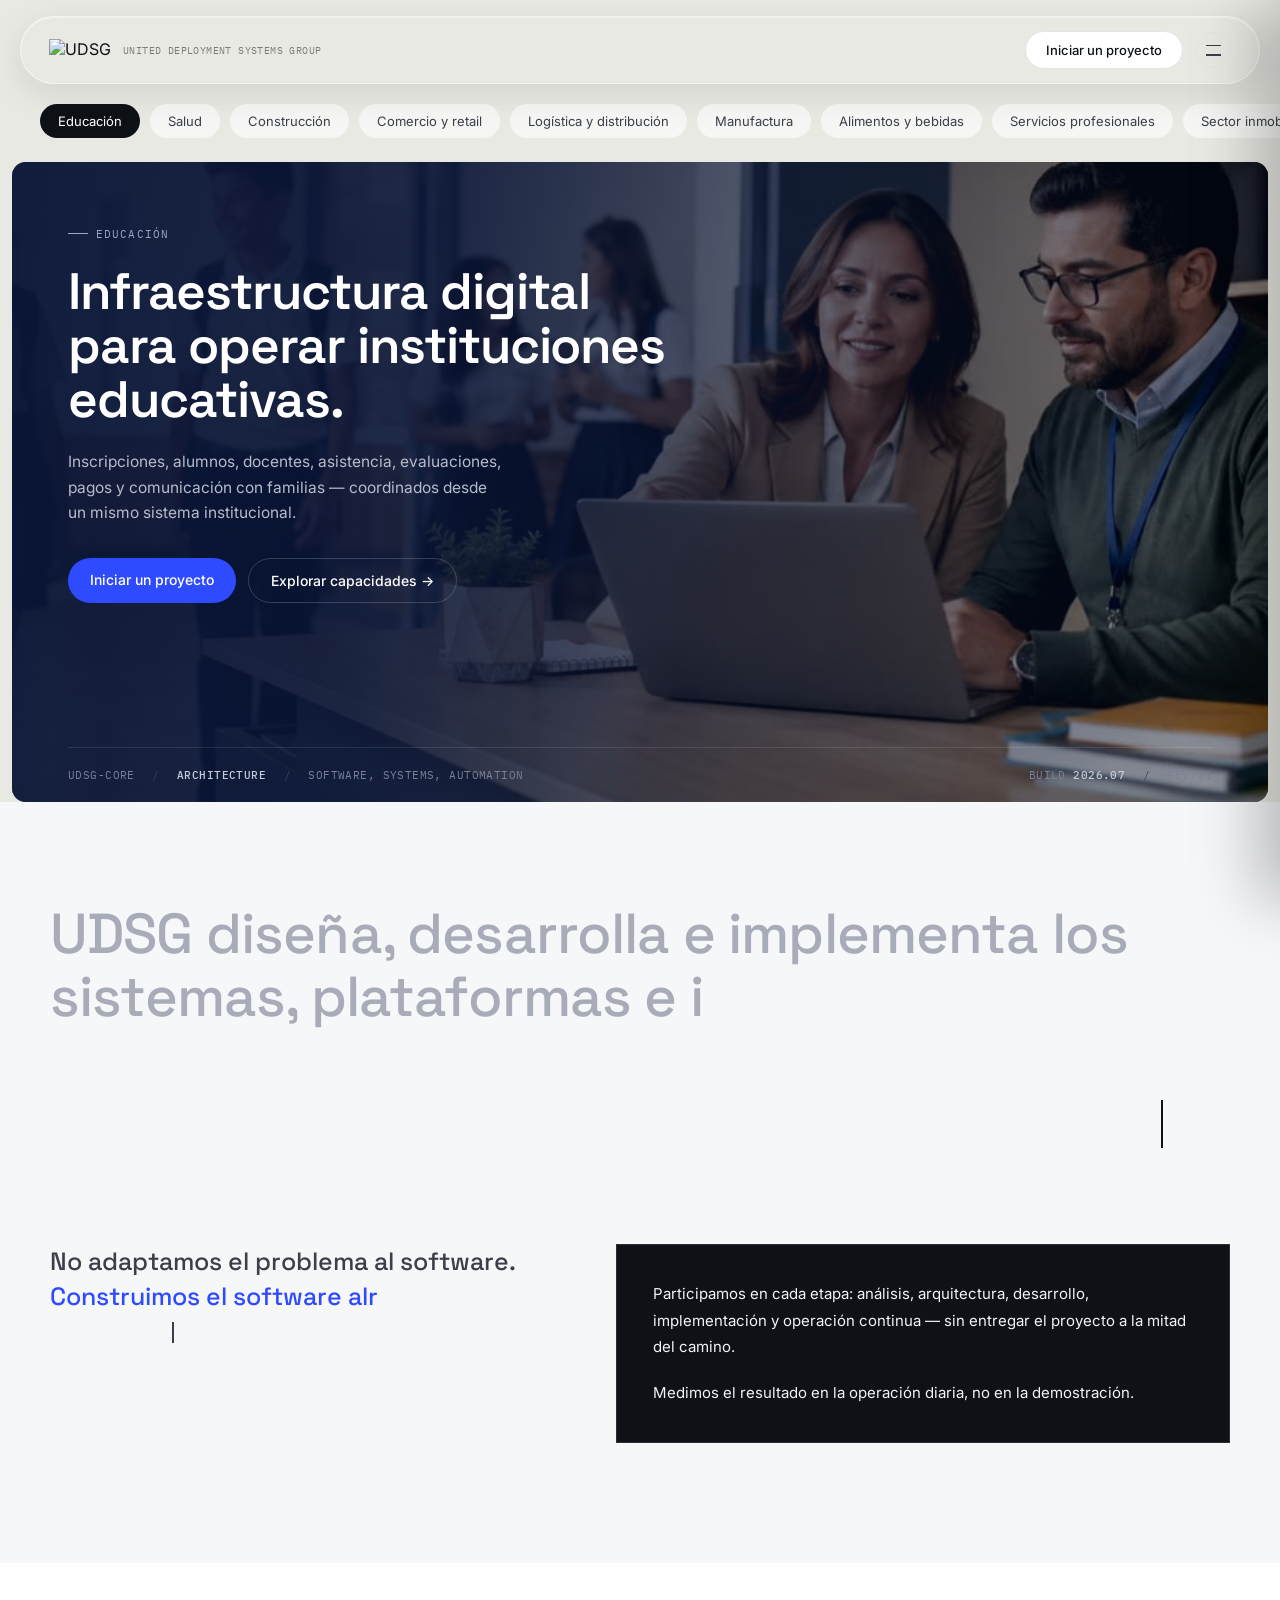
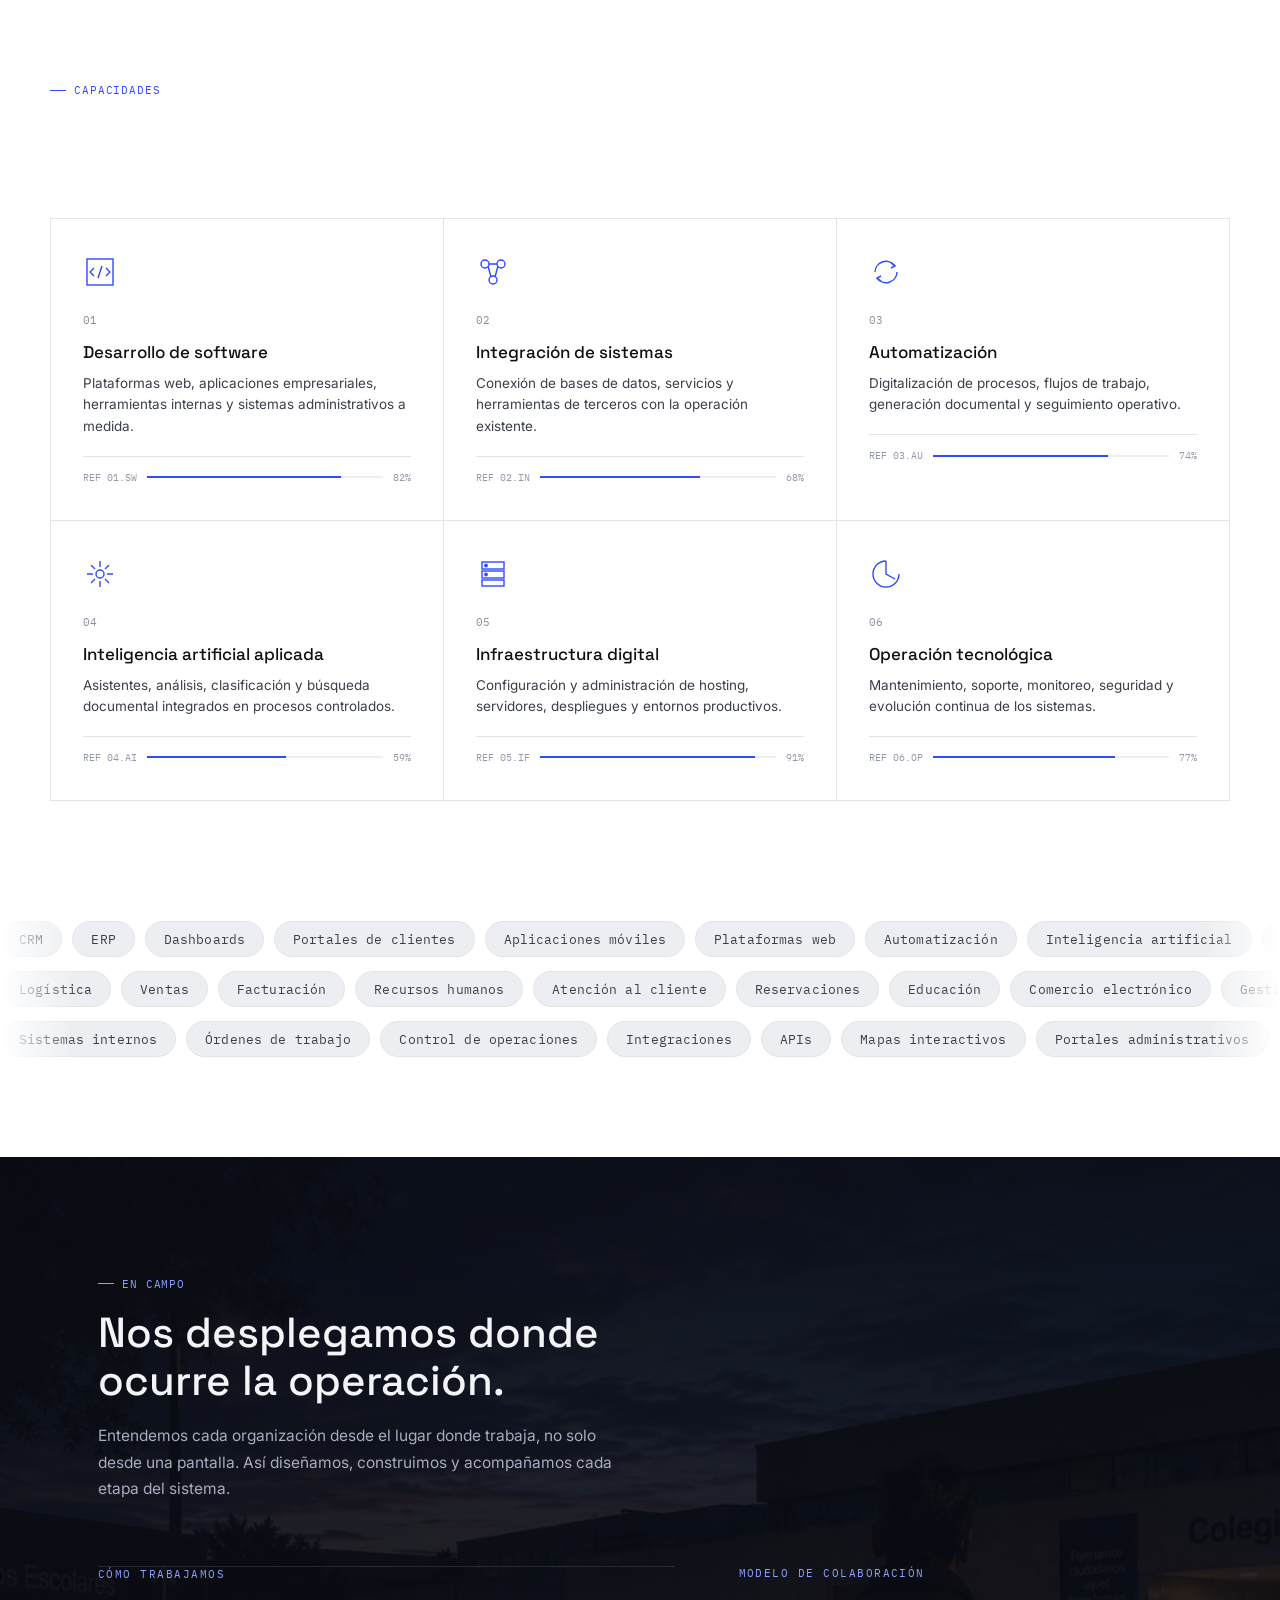
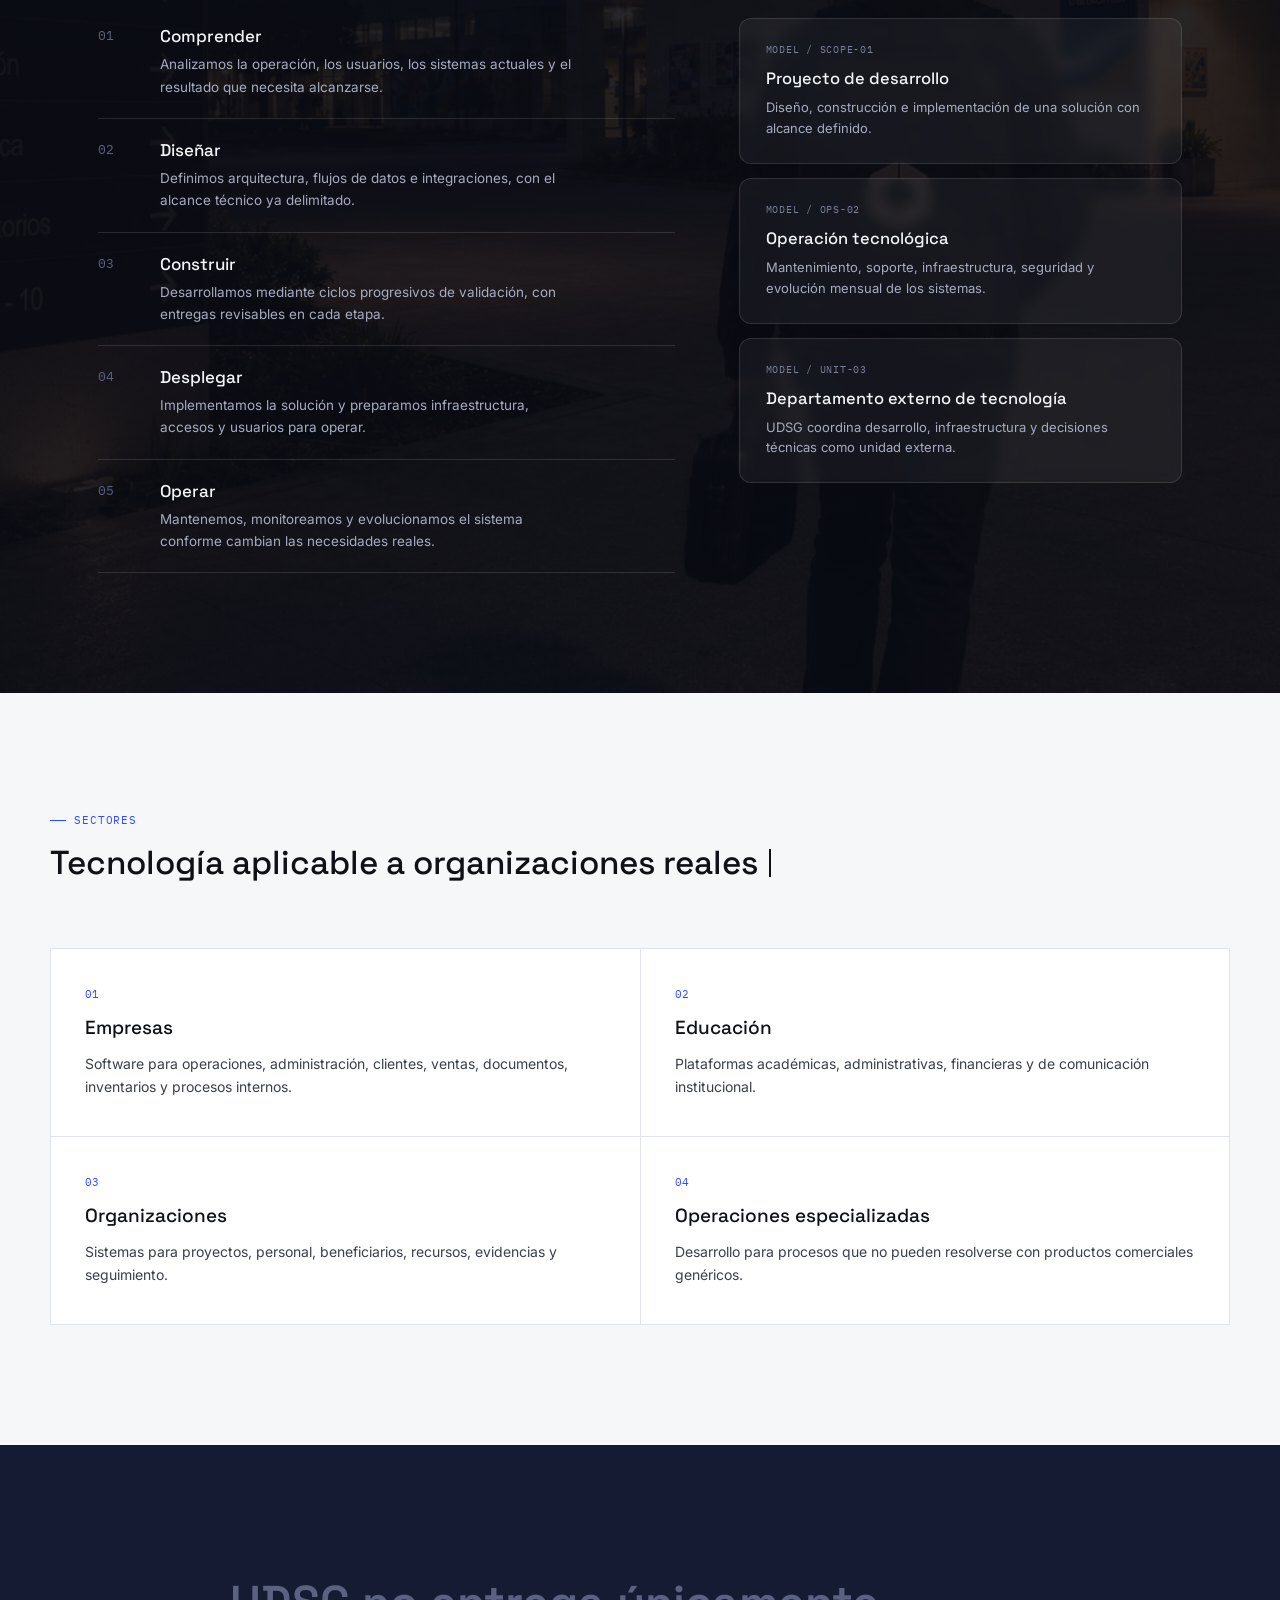
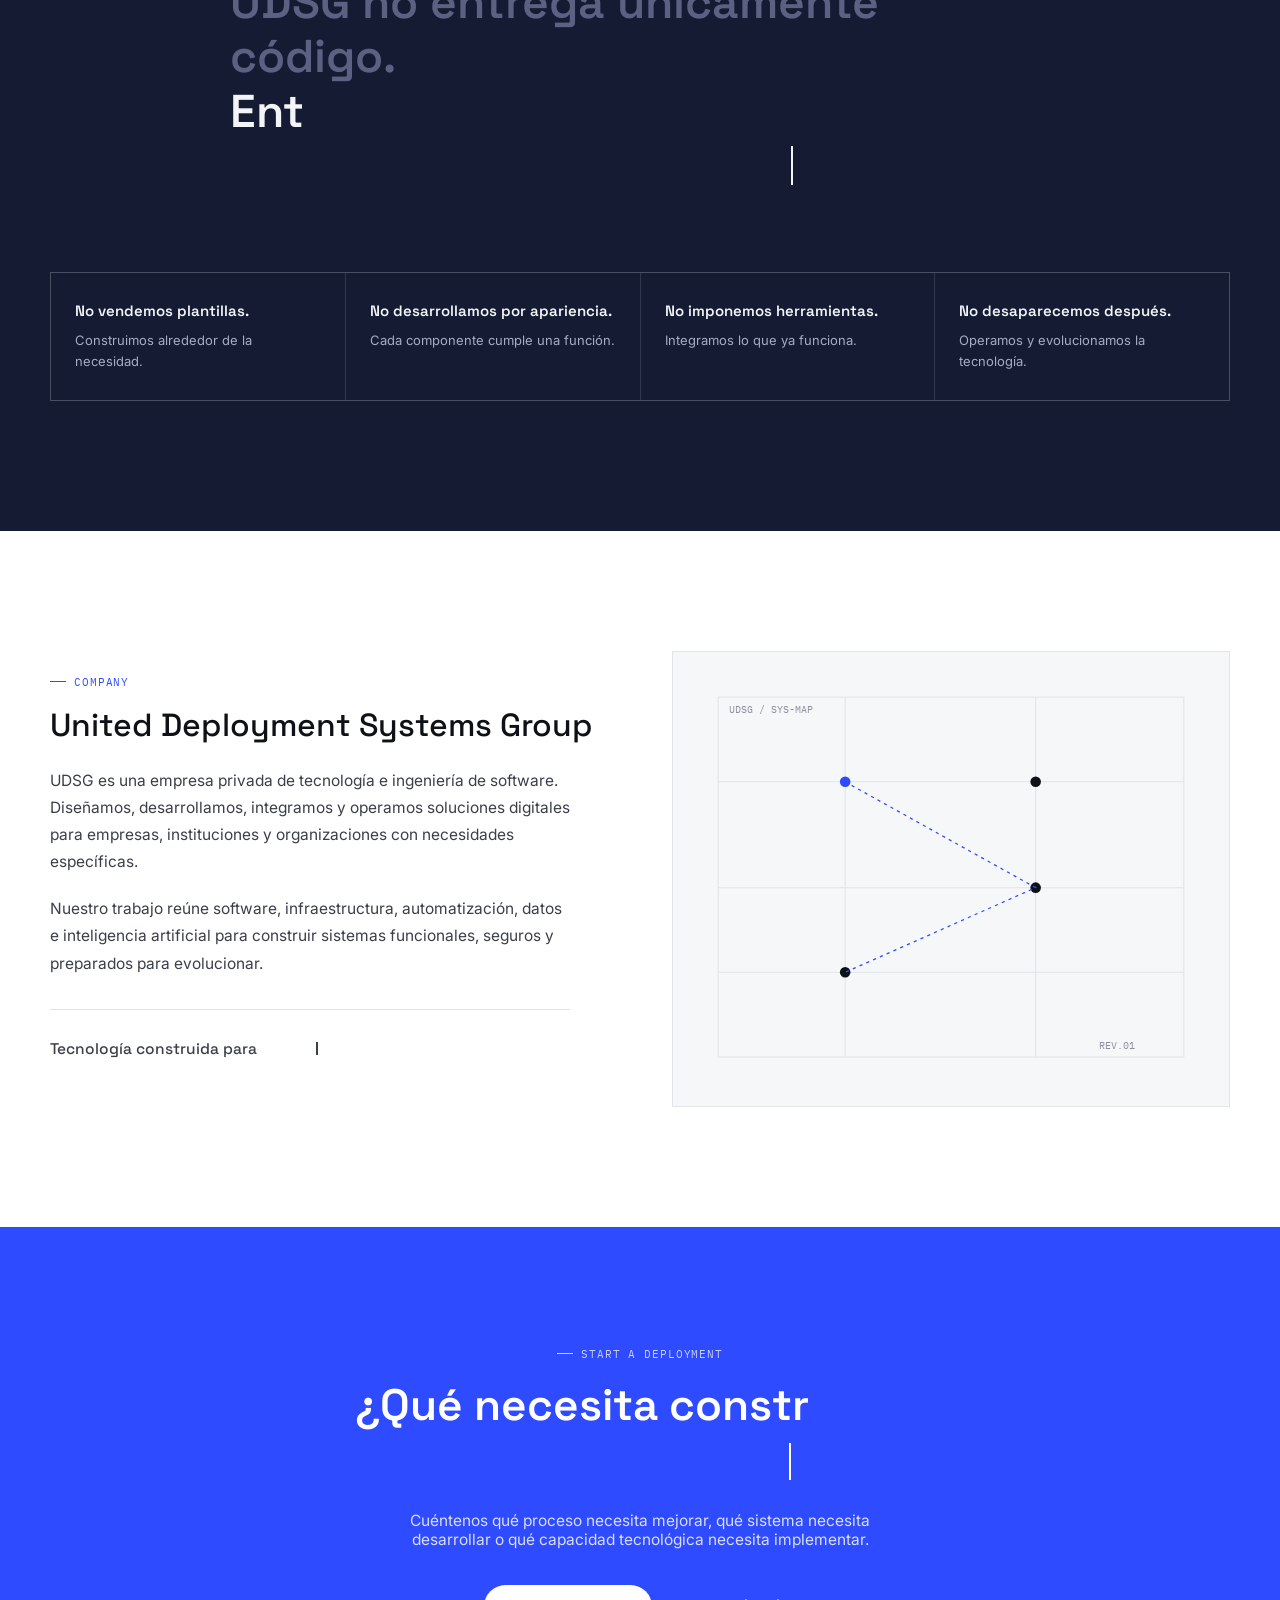
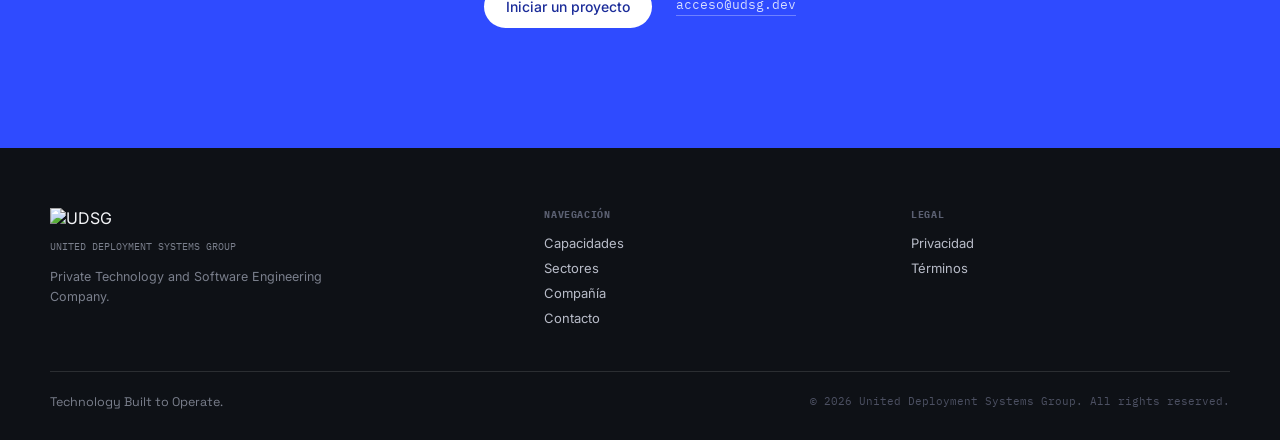
==== commit ef8c2723: "Fusionar Deployment model y Engagement en una sola sección creativa con foto de campo de fondo" ====
--- a/index.html
+++ b/index.html
@@ -303,91 +303,81 @@
   .cap-readout .bar{flex:1; height:2px; background:var(--gray-100); position:relative; overflow:hidden;}
   .cap-readout .bar-fill{position:absolute; left:0; top:0; height:100%; background:var(--accent);}
 
+  /* ---------------- CHIP MARQUEE (capacidades en movimiento continuo) ---------------- */
+  .chip-marquee{background:var(--paper); padding:0 0 100px; display:flex; flex-direction:column; gap:14px;}
+  .marquee-row{
+    overflow:hidden; width:100%;
+    -webkit-mask-image:linear-gradient(90deg, transparent, #000 6%, #000 94%, transparent);
+    mask-image:linear-gradient(90deg, transparent, #000 6%, #000 94%, transparent);
+  }
+  .marquee-track{display:flex; gap:10px; width:max-content; animation:marquee-left 36s linear infinite;}
+  .marquee-row.marquee-reverse .marquee-track{animation-name:marquee-right;}
+  .marquee-chip{
+    flex:0 0 auto; display:inline-flex; align-items:center;
+    padding:9px 18px; border-radius:999px; background:var(--gray-100); border:1px solid var(--line);
+    font-family:'IBM Plex Mono',monospace; font-size:12.5px; letter-spacing:0.01em; color:var(--ink-soft);
+    white-space:nowrap;
+  }
+  @keyframes marquee-left{ from{transform:translateX(0);} to{transform:translateX(-50%);} }
+  @keyframes marquee-right{ from{transform:translateX(-50%);} to{transform:translateX(0);} }
+  @media (prefers-reduced-motion: reduce){ .marquee-track{animation:none;} }
+
   /* ---------------- PROCESS (stepper, not photo) ---------------- */
-  .process{background:var(--navy); color:var(--paper-text); padding:120px 48px;}
-  .proc-line-wrap{max-width:960px; margin:0 auto; position:relative; padding-left:70px;}
-
-  /* pista vertical: tráfico de datos constante — varios paquetes viajando a la vez, sin pausa */
-  .proc-flow-track{position:absolute; top:25px; bottom:25px; left:25px; width:1px; background:var(--line-on-dark); z-index:0;}
-  .proc-flow-track::before, .proc-flow-track::after{
-    content:''; position:absolute; left:-3px; height:1px; width:7px; background:var(--line-on-dark);
-  }
-  .proc-flow-track::before{top:0;} .proc-flow-track::after{bottom:0;}
-  .proc-flow-pulse{
-    position:absolute; left:50%; top:0; width:6px; height:6px; margin-left:-3px; margin-top:-3px;
-    border-radius:50%; background:#9DB2FF; box-shadow:0 0 10px 2px rgba(140,160,255,0.7);
-    animation:proc-flow-move-v 3.6s linear infinite;
-    animation-delay:calc(var(--pi) * -0.6s);
-  }
-  @keyframes proc-flow-move-v{
-    0%{top:0%; opacity:0;}
-    6%{opacity:1;}
-    92%{opacity:1;}
-    100%{top:100%; opacity:0;}
-  }
-
-  .proc-steps{display:flex; flex-direction:column; gap:16px; position:relative; z-index:1;}
-  /* cada capa entra como si se arrastrara y se soltara en su lugar: offset + rotación leve, con "snap" al encajar */
-  .proc-step{
-    position:relative; display:flex;
-    opacity:0; transform:translate(36px,-22px) rotate(-3deg) scale(0.95);
-    transition:opacity 0.55s cubic-bezier(0.34,1.56,0.64,1), transform 0.55s cubic-bezier(0.34,1.56,0.64,1);
-  }
-  .proc-step.in-view{opacity:1; transform:translate(0,0) rotate(0) scale(1);}
-  .proc-step:nth-child(1){transition-delay:0s;}
-  .proc-step:nth-child(2){transition-delay:0.12s;}
-  .proc-step:nth-child(3){transition-delay:0.24s;}
-  .proc-step:nth-child(4){transition-delay:0.36s;}
-  .proc-step:nth-child(5){transition-delay:0.48s;}
+  /* ---------------- DEPLOY (foto de campo + fases + modelo de colaboración, todo en una sola sección) ---------------- */
+  .deploy{position:relative; background:var(--navy); color:var(--paper-text); overflow:hidden;}
+  .deploy-bg{position:absolute; inset:0; width:100%; height:100%; object-fit:cover; object-position:center 30%;}
+  .deploy-scrim{
+    position:absolute; inset:0;
+    background:
+      linear-gradient(180deg, rgba(10,12,20,0.95) 0%, rgba(10,12,20,0.88) 26%, rgba(10,12,20,0.82) 100%),
+      linear-gradient(90deg, rgba(10,12,20,0.45) 0%, rgba(10,12,20,0.1) 60%);
+  }
+  .deploy-inner{position:relative; z-index:1; max-width:1180px; margin:0 auto; padding:120px 48px;}
+  .deploy-head{max-width:640px; margin-bottom:64px;}
+  .deploy-head .sec-label{margin-bottom:18px;}
+  .deploy-head h2{font-family:'Space Grotesk'; font-weight:500; font-size:clamp(28px,3.4vw,42px); line-height:1.15; margin-bottom:18px;}
+  .deploy-lede{font-size:15.5px; line-height:1.7; color:var(--muted-on-dark); max-width:520px;}
+
+  .deploy-body{display:grid; grid-template-columns:1.3fr 1fr; gap:64px; align-items:start;}
+  .deploy-col-label{display:block; font-family:'IBM Plex Mono'; font-size:10.5px; letter-spacing:0.14em; text-transform:uppercase; color:#8CA0FF; margin-bottom:24px;}
+
+  .deploy-phases{border-top:1px solid var(--line-on-dark);}
+  .phase-row{
+    display:grid; grid-template-columns:44px 1fr; gap:18px; padding:20px 0; border-bottom:1px solid var(--line-on-dark);
+    opacity:0; transform:translateY(16px);
+    transition:opacity 0.6s cubic-bezier(0.16,1,0.3,1), transform 0.6s cubic-bezier(0.16,1,0.3,1);
+  }
+  .phase-row.in-view{opacity:1; transform:translateY(0);}
+  .phase-row:nth-child(1){transition-delay:0s;}
+  .phase-row:nth-child(2){transition-delay:0.08s;}
+  .phase-row:nth-child(3){transition-delay:0.16s;}
+  .phase-row:nth-child(4){transition-delay:0.24s;}
+  .phase-row:nth-child(5){transition-delay:0.32s;}
+  .phase-idx{font-family:'IBM Plex Mono'; font-size:13px; color:#5B6180; padding-top:2px;}
+  .phase-row h3{font-family:'Space Grotesk'; font-weight:500; font-size:17px; margin-bottom:6px;}
+  .phase-row p{font-size:13.5px; line-height:1.65; color:var(--muted-on-dark); max-width:420px;}
+
+  .deploy-models{display:flex; flex-direction:column; gap:14px;}
+  .model-card{
+    background:rgba(255,255,255,0.05); border:1px solid var(--line-on-dark); border-radius:12px;
+    padding:24px 26px; backdrop-filter:blur(6px); -webkit-backdrop-filter:blur(6px);
+    opacity:0; transform:translateY(16px);
+    transition:opacity 0.6s cubic-bezier(0.16,1,0.3,1), transform 0.6s cubic-bezier(0.16,1,0.3,1), border-color 0.3s ease, background 0.3s ease;
+  }
+  .model-card.in-view{opacity:1; transform:translateY(0);}
+  .model-card:nth-child(1){transition-delay:0.1s;}
+  .model-card:nth-child(2){transition-delay:0.2s;}
+  .model-card:nth-child(3){transition-delay:0.3s;}
+  .model-card:hover{border-color:rgba(140,160,255,0.4); background:rgba(255,255,255,0.08);}
+  .model-code{display:block; font-family:'IBM Plex Mono'; font-size:9.5px; letter-spacing:0.08em; color:#7A8199; margin-bottom:12px;}
+  .model-card h3{font-family:'Space Grotesk'; font-weight:500; font-size:16.5px; margin-bottom:8px;}
+  .model-card p{font-size:13px; line-height:1.6; color:var(--muted-on-dark);}
   @media (prefers-reduced-motion: reduce){
-    .proc-step{opacity:1; transform:none; transition:none;}
-  }
-  .proc-dot{
-    position:absolute; left:-70px; top:0;
-    width:50px; height:50px; border-radius:50%; border:1px solid var(--line-on-dark);
-    background:var(--navy); display:flex; align-items:center; justify-content:center;
-    color:#8CA0FF; z-index:2;
-    transition:border-color 0.3s ease, background 0.3s ease;
-    animation:proc-node-flash 0.6s ease-out infinite;
-  }
-  .proc-icon{width:21px; height:21px;}
-  .proc-step:nth-child(1) .proc-dot{animation-delay:0.36s;}
-  .proc-step:nth-child(2) .proc-dot{animation-delay:0.48s;}
-  .proc-step:nth-child(3) .proc-dot{animation-delay:0s;}
-  .proc-step:nth-child(4) .proc-dot{animation-delay:0.12s;}
-  .proc-step:nth-child(5) .proc-dot{animation-delay:0.24s;}
-  @keyframes proc-node-flash{
-    0%{box-shadow:0 0 0 0 rgba(140,160,255,0);}
-    15%{box-shadow:0 0 0 8px rgba(140,160,255,0.3);}
-    60%{box-shadow:0 0 0 0 rgba(140,160,255,0);}
-    100%{box-shadow:0 0 0 0 rgba(140,160,255,0);}
-  }
-  .proc-step.in-view .proc-dot{border-color:var(--accent); background:var(--accent-deep);}
-
-  /* banda de capa: ancho completo, apiladas verticalmente como un stack técnico */
-  .proc-layer{
-    flex:1; display:grid; grid-template-columns:18px 190px 1fr 200px; gap:20px; align-items:center;
-    border:1px solid var(--line-on-dark); border-radius:10px; padding:22px 24px;
-    background:linear-gradient(90deg, rgba(255,255,255,0.035), rgba(255,255,255,0));
-    transition:border-color 0.4s ease, background 0.4s ease;
-  }
-  .proc-step.in-view .proc-layer{border-color:rgba(140,160,255,0.4);}
-  /* asa de arrastre: refuerza la lectura de "bloque" tipo herramienta drag-and-drop */
-  .proc-grip{display:grid; grid-template-columns:repeat(2,3px); grid-auto-rows:3px; gap:3px; justify-self:start;}
-  .proc-grip span{width:3px; height:3px; border-radius:50%; background:#3E4358;}
-  .proc-tag{font-family:'IBM Plex Mono'; font-size:9.5px; letter-spacing:0.1em; color:#5B6180; text-transform:uppercase; display:block; margin-bottom:8px;}
-  .proc-layer h3{font-family:'Space Grotesk'; font-weight:500; font-size:17px;}
-  .proc-step p{font-size:13px; line-height:1.6; color:var(--muted-on-dark);}
-  .proc-out{font-family:'IBM Plex Mono'; font-size:9.5px; letter-spacing:0.02em; color:#7A8199; line-height:1.6; border-left:1px solid var(--line-on-dark); padding-left:20px;}
-  @media (prefers-reduced-motion: reduce){
-    .proc-flow-pulse{display:none;}
-    .proc-dot{animation:none;}
-  }
-  .process-callout{
-    max-width:1180px; margin:70px auto 0; padding-top:36px; border-top:1px solid var(--line-on-dark);
-    font-family:'Space Grotesk'; font-weight:500; font-size:clamp(19px,2.1vw,27px); line-height:1.4;
-  }
-  .process-callout .accent{color:#8CA0FF;}
+    .phase-row, .model-card{opacity:1; transform:none; transition:none;}
+  }
+  @media (max-width:900px){
+    .deploy-body{grid-template-columns:1fr; gap:48px;}
+  }
 
   /* ---------------- SECTORS ---------------- */
   .sectors{background:var(--gray-50); padding:120px 48px;}
@@ -396,25 +386,6 @@
   .sector-item .snum{font-family:'IBM Plex Mono'; font-size:10.5px; color:var(--accent); display:block; margin-bottom:14px;}
   .sector-item h3{font-family:'Space Grotesk'; font-weight:500; font-size:19px; margin-bottom:12px;}
   .sector-item p{font-size:14px; line-height:1.65; color:var(--ink-soft);}
-
-  /* ---------------- ENGAGEMENT ---------------- */
-  .engage{background:var(--paper); padding:120px 48px;}
-  .engage-grid{max-width:1180px; margin:0 auto; display:grid; grid-template-columns:repeat(3,1fr); gap:0; border-top:1px solid var(--line);}
-  .engage-item{
-    padding:32px 30px 0 0; border-left:1px solid var(--line);
-    opacity:0; transform:translateY(24px);
-    transition:opacity 0.6s cubic-bezier(0.16,1,0.3,1), transform 0.6s cubic-bezier(0.16,1,0.3,1);
-  }
-  .engage-item:first-child{border-left:none; padding-left:0;}
-  .engage-item:not(:first-child){padding-left:30px;}
-  .engage-item.in-view{opacity:1; transform:translateY(0);}
-  .engage-item:nth-child(1){transition-delay:0s;}
-  .engage-item:nth-child(2){transition-delay:0.1s;}
-  .engage-item:nth-child(3){transition-delay:0.2s;}
-  .engage-item h3{font-family:'Space Grotesk'; font-weight:500; font-size:18px; margin-bottom:12px; color:var(--ink);}
-  .engage-item p{font-size:14px; line-height:1.7; color:var(--ink-soft); max-width:280px;}
-  .engage-code{display:block; margin-top:20px; padding-top:14px; border-top:1px solid var(--line); font-family:'IBM Plex Mono'; font-size:9.5px; color:#9298A6;}
-  @media (prefers-reduced-motion: reduce){ .engage-item{opacity:1; transform:none;} }
 
   /* ---------------- DIFFERENTIATOR ---------------- */
   .diff{background:var(--navy); color:var(--paper-text); padding:130px 48px;}
@@ -475,19 +446,12 @@
     .hero{padding:32px 24px 0; min-height:520px; border-radius:10px;}
     .hero-top{max-width:100%;}
     .hero-meta{flex-direction:column; align-items:flex-start; gap:6px; margin-top:28px;}
-    .declaration, .caps, .process, .sectors, .engage, .diff, .company, .cta-final{padding-left:20px; padding-right:20px;}
+    .declaration, .caps, .sectors, .diff, .company, .cta-final{padding-left:20px; padding-right:20px;}
     .decl-grid{grid-template-columns:1fr; gap:32px;}
     .caps-list{grid-template-columns:1fr;}
-    .proc-flow-track{display:none;}
-    .proc-line-wrap{padding-left:0;}
-    .proc-step{flex-direction:column; gap:16px;}
-    .proc-dot{position:static; margin-bottom:4px;}
-    .proc-layer{grid-template-columns:1fr; gap:12px;}
-    .proc-grip{display:none;}
-    .proc-out{border-left:none; border-top:1px solid var(--line-on-dark); padding-left:0; padding-top:12px;}
+    .deploy-inner{padding:72px 20px;}
+    .deploy-head{margin-bottom:40px;}
     .sectors-grid{grid-template-columns:1fr;}
-    .engage-grid{grid-template-columns:1fr; gap:28px;}
-    .engage-item{border-left:none !important; padding-left:0 !important;}
     .diff-grid{grid-template-columns:1fr 1fr;}
     .company-grid{grid-template-columns:1fr;}
     .footer-top{grid-template-columns:1fr; gap:28px;}
@@ -712,70 +676,124 @@
   </div>
 </section>
 
-<!-- ================= PROCESS ================= -->
-<section class="process">
-  <div class="sec-head on-dark" style="max-width:1180px; margin-left:auto; margin-right:auto;">
-    <div class="sec-label on-dark"><span class="dash"></span>Deployment model</div>
-    <h2>Del problema a la implementación.</h2>
-  </div>
-  <div class="proc-line-wrap">
-    <div class="proc-flow-track" aria-hidden="true">
-      <span class="proc-flow-pulse" style="--pi:0"></span>
-      <span class="proc-flow-pulse" style="--pi:1"></span>
-      <span class="proc-flow-pulse" style="--pi:2"></span>
-      <span class="proc-flow-pulse" style="--pi:3"></span>
-      <span class="proc-flow-pulse" style="--pi:4"></span>
-      <span class="proc-flow-pulse" style="--pi:5"></span>
-    </div>
-    <div class="proc-steps" id="procSteps">
-      <div class="proc-step">
-        <div class="proc-dot"><svg class="proc-icon" viewBox="0 0 24 24" fill="none" stroke="currentColor" stroke-width="1.6"><circle cx="10" cy="10" r="6"/><path d="M15 15l5 5"/></svg></div>
-        <div class="proc-layer">
-          <span class="proc-grip" aria-hidden="true"><span></span><span></span><span></span><span></span><span></span><span></span></span>
-          <div><span class="proc-tag">Capa 01 · Fase 01</span><h3>Comprender</h3></div>
-          <p>Analizamos la operación, los usuarios, los sistemas actuales y el resultado que necesita alcanzarse.</p>
-          <span class="proc-out">Entregable<br>Diagnóstico operativo</span>
+<!-- ================= CHIP MARQUEE ================= -->
+<section class="chip-marquee" aria-hidden="true">
+  <div class="marquee-row">
+    <div class="marquee-track" style="animation-duration:36s;">
+      <span class="marquee-chip">CRM</span>
+      <span class="marquee-chip">ERP</span>
+      <span class="marquee-chip">Dashboards</span>
+      <span class="marquee-chip">Portales de clientes</span>
+      <span class="marquee-chip">Aplicaciones móviles</span>
+      <span class="marquee-chip">Plataformas web</span>
+      <span class="marquee-chip">Automatización</span>
+      <span class="marquee-chip">Inteligencia artificial</span>
+      <span class="marquee-chip">Gestión de proyectos</span>
+      <span class="marquee-chip">Inventarios</span>
+      <span class="marquee-chip">CRM</span>
+      <span class="marquee-chip">ERP</span>
+      <span class="marquee-chip">Dashboards</span>
+      <span class="marquee-chip">Portales de clientes</span>
+      <span class="marquee-chip">Aplicaciones móviles</span>
+      <span class="marquee-chip">Plataformas web</span>
+      <span class="marquee-chip">Automatización</span>
+      <span class="marquee-chip">Inteligencia artificial</span>
+      <span class="marquee-chip">Gestión de proyectos</span>
+      <span class="marquee-chip">Inventarios</span>
+    </div>
+  </div>
+  <div class="marquee-row marquee-reverse">
+    <div class="marquee-track" style="animation-duration:44s;">
+      <span class="marquee-chip">Logística</span>
+      <span class="marquee-chip">Ventas</span>
+      <span class="marquee-chip">Facturación</span>
+      <span class="marquee-chip">Recursos humanos</span>
+      <span class="marquee-chip">Atención al cliente</span>
+      <span class="marquee-chip">Reservaciones</span>
+      <span class="marquee-chip">Educación</span>
+      <span class="marquee-chip">Comercio electrónico</span>
+      <span class="marquee-chip">Gestión documental</span>
+      <span class="marquee-chip">Analítica de datos</span>
+      <span class="marquee-chip">Logística</span>
+      <span class="marquee-chip">Ventas</span>
+      <span class="marquee-chip">Facturación</span>
+      <span class="marquee-chip">Recursos humanos</span>
+      <span class="marquee-chip">Atención al cliente</span>
+      <span class="marquee-chip">Reservaciones</span>
+      <span class="marquee-chip">Educación</span>
+      <span class="marquee-chip">Comercio electrónico</span>
+      <span class="marquee-chip">Gestión documental</span>
+      <span class="marquee-chip">Analítica de datos</span>
+    </div>
+  </div>
+  <div class="marquee-row">
+    <div class="marquee-track" style="animation-duration:32s;">
+      <span class="marquee-chip">Sistemas internos</span>
+      <span class="marquee-chip">Órdenes de trabajo</span>
+      <span class="marquee-chip">Control de operaciones</span>
+      <span class="marquee-chip">Integraciones</span>
+      <span class="marquee-chip">APIs</span>
+      <span class="marquee-chip">Mapas interactivos</span>
+      <span class="marquee-chip">Portales administrativos</span>
+      <span class="marquee-chip">Software bajo demanda</span>
+      <span class="marquee-chip">Plataformas SaaS</span>
+      <span class="marquee-chip">Herramientas empresariales</span>
+      <span class="marquee-chip">Sistemas internos</span>
+      <span class="marquee-chip">Órdenes de trabajo</span>
+      <span class="marquee-chip">Control de operaciones</span>
+      <span class="marquee-chip">Integraciones</span>
+      <span class="marquee-chip">APIs</span>
+      <span class="marquee-chip">Mapas interactivos</span>
+      <span class="marquee-chip">Portales administrativos</span>
+      <span class="marquee-chip">Software bajo demanda</span>
+      <span class="marquee-chip">Plataformas SaaS</span>
+      <span class="marquee-chip">Herramientas empresariales</span>
+    </div>
+  </div>
+</section>
+
+<!-- ================= DEPLOY (foto de campo + fases + modelo de colaboración) ================= -->
+<section class="deploy">
+  <img class="deploy-bg" src="/assets/img/deploy-field.jpg" alt="">
+  <div class="deploy-scrim" aria-hidden="true"></div>
+  <div class="deploy-inner">
+    <div class="deploy-head">
+      <div class="sec-label on-dark"><span class="dash"></span>En campo</div>
+      <h2>Nos desplegamos donde ocurre la operación.</h2>
+      <p class="deploy-lede">Entendemos cada organización desde el lugar donde trabaja, no solo desde una pantalla. Así diseñamos, construimos y acompañamos cada etapa del sistema.</p>
+    </div>
+    <div class="deploy-body">
+      <div class="deploy-phases" id="deployPhases">
+        <span class="deploy-col-label">Cómo trabajamos</span>
+        <div class="phase-row">
+          <span class="phase-idx">01</span>
+          <div><h3>Comprender</h3><p>Analizamos la operación, los usuarios, los sistemas actuales y el resultado que necesita alcanzarse.</p></div>
+        </div>
+        <div class="phase-row">
+          <span class="phase-idx">02</span>
+          <div><h3>Diseñar</h3><p>Definimos arquitectura, flujos de datos e integraciones, con el alcance técnico ya delimitado.</p></div>
+        </div>
+        <div class="phase-row">
+          <span class="phase-idx">03</span>
+          <div><h3>Construir</h3><p>Desarrollamos mediante ciclos progresivos de validación, con entregas revisables en cada etapa.</p></div>
+        </div>
+        <div class="phase-row">
+          <span class="phase-idx">04</span>
+          <div><h3>Desplegar</h3><p>Implementamos la solución y preparamos infraestructura, accesos y usuarios para operar.</p></div>
+        </div>
+        <div class="phase-row">
+          <span class="phase-idx">05</span>
+          <div><h3>Operar</h3><p>Mantenemos, monitoreamos y evolucionamos el sistema conforme cambian las necesidades reales.</p></div>
         </div>
       </div>
-      <div class="proc-step">
-        <div class="proc-dot"><svg class="proc-icon" viewBox="0 0 24 24" fill="none" stroke="currentColor" stroke-width="1.6"><path d="M4 20l3.5-1L18 8.5 15.5 6 5 16.5 4 20z"/><path d="M13.5 7.5l3 3"/></svg></div>
-        <div class="proc-layer">
-          <span class="proc-grip" aria-hidden="true"><span></span><span></span><span></span><span></span><span></span><span></span></span>
-          <div><span class="proc-tag">Capa 02 · Fase 02</span><h3>Diseñar</h3></div>
-          <p>Definimos arquitectura, flujos de datos e integraciones, con el alcance técnico ya delimitado.</p>
-          <span class="proc-out">Entregable<br>Arquitectura técnica</span>
-        </div>
+      <div class="deploy-models" id="deployModels">
+        <span class="deploy-col-label">Modelo de colaboración</span>
+        <div class="model-card"><span class="model-code">MODEL / SCOPE-01</span><h3>Proyecto de desarrollo</h3><p>Diseño, construcción e implementación de una solución con alcance definido.</p></div>
+        <div class="model-card"><span class="model-code">MODEL / OPS-02</span><h3>Operación tecnológica</h3><p>Mantenimiento, soporte, infraestructura, seguridad y evolución mensual de los sistemas.</p></div>
+        <div class="model-card"><span class="model-code">MODEL / UNIT-03</span><h3>Departamento externo de tecnología</h3><p>UDSG coordina desarrollo, infraestructura y decisiones técnicas como unidad externa.</p></div>
       </div>
-      <div class="proc-step">
-        <div class="proc-dot"><svg class="proc-icon" viewBox="0 0 24 24" fill="none" stroke="currentColor" stroke-width="1.6"><path d="M9 6L4 12l5 6"/><path d="M15 6l5 6-5 6"/></svg></div>
-        <div class="proc-layer">
-          <span class="proc-grip" aria-hidden="true"><span></span><span></span><span></span><span></span><span></span><span></span></span>
-          <div><span class="proc-tag">Capa 03 · Fase 03</span><h3>Construir</h3></div>
-          <p>Desarrollamos mediante ciclos progresivos de validación, con entregas revisables en cada etapa.</p>
-          <span class="proc-out">Entregable<br>Sistema funcional por ciclos</span>
-        </div>
-      </div>
-      <div class="proc-step">
-        <div class="proc-dot"><svg class="proc-icon" viewBox="0 0 24 24" fill="none" stroke="currentColor" stroke-width="1.6"><path d="M12 3v10"/><path d="M8 7l4-4 4 4"/><path d="M5 21c1-4 3-6 7-6s6 2 7 6"/></svg></div>
-        <div class="proc-layer">
-          <span class="proc-grip" aria-hidden="true"><span></span><span></span><span></span><span></span><span></span><span></span></span>
-          <div><span class="proc-tag">Capa 04 · Fase 04</span><h3>Desplegar</h3></div>
-          <p>Implementamos la solución y preparamos infraestructura, accesos y usuarios para operar.</p>
-          <span class="proc-out">Entregable<br>Sistema en producción</span>
-        </div>
-      </div>
-      <div class="proc-step">
-        <div class="proc-dot"><svg class="proc-icon" viewBox="0 0 24 24" fill="none" stroke="currentColor" stroke-width="1.6"><path d="M20 11A8 8 0 0 0 6.3 6.3M4 13a8 8 0 0 0 13.7 4.7"/><path d="M18 4v4h-4M6 20v-4h4"/></svg></div>
-        <div class="proc-layer">
-          <span class="proc-grip" aria-hidden="true"><span></span><span></span><span></span><span></span><span></span><span></span></span>
-          <div><span class="proc-tag">Capa 05 · Fase 05</span><h3>Operar</h3></div>
-          <p>Mantenemos, monitoreamos y evolucionamos el sistema conforme cambian las necesidades reales.</p>
-          <span class="proc-out">Entregable<br>Soporte y evolución continua</span>
-        </div>
-      </div>
-    </div>
-  </div>
-  <p class="process-callout">El proyecto no termina cuando el software se publica. <span class="accent">Termina cuando funciona dentro de la operación.</span></p>
+    </div>
+  </div>
 </section>
 
 <!-- ================= SECTORS ================= -->
@@ -789,19 +807,6 @@
     <div class="sector-item"><span class="snum">02</span><h3>Educación</h3><p>Plataformas académicas, administrativas, financieras y de comunicación institucional.</p></div>
     <div class="sector-item"><span class="snum">03</span><h3>Organizaciones</h3><p>Sistemas para proyectos, personal, beneficiarios, recursos, evidencias y seguimiento.</p></div>
     <div class="sector-item"><span class="snum">04</span><h3>Operaciones especializadas</h3><p>Desarrollo para procesos que no pueden resolverse con productos comerciales genéricos.</p></div>
-  </div>
-</section>
-
-<!-- ================= ENGAGEMENT ================= -->
-<section class="engage">
-  <div class="sec-head" style="max-width:1180px; margin-left:auto; margin-right:auto;">
-    <div class="sec-label"><span class="dash"></span>Engagement</div>
-    <h2>Una capacidad tecnológica adaptada a cada etapa.</h2>
-  </div>
-  <div class="engage-grid">
-    <div class="engage-item"><h3>Proyecto de desarrollo</h3><p>Diseño, construcción e implementación de una solución con alcance definido.</p><span class="engage-code">MODEL / SCOPE-01</span></div>
-    <div class="engage-item"><h3>Operación tecnológica</h3><p>Mantenimiento, soporte, infraestructura, seguridad y evolución mensual de los sistemas.</p><span class="engage-code">MODEL / OPS-02</span></div>
-    <div class="engage-item"><h3>Departamento externo de tecnología</h3><p>UDSG coordina desarrollo, infraestructura y decisiones técnicas como unidad externa.</p><span class="engage-code">MODEL / UNIT-03</span></div>
   </div>
 </section>
 
@@ -982,7 +987,7 @@
     overlay.querySelectorAll('.menu-links a').forEach(a => a.addEventListener('click', closeMenu));
   })();
 
-  // engagement cards + process dots — scroll reveal
+  // fases y tarjetas de la sección deploy — scroll reveal
   const io = new IntersectionObserver((entries) => {
     entries.forEach(entry => {
       if(entry.isIntersecting){
@@ -991,7 +996,7 @@
       }
     });
   }, { threshold: 0.3, rootMargin: '0px 0px -8% 0px' });
-  document.querySelectorAll('.engage-item, .proc-step').forEach(el => io.observe(el));
+  document.querySelectorAll('.phase-row, .model-card').forEach(el => io.observe(el));
 
   // ---- TYPEWRITER: los titulares se "escriben" al entrar en pantalla ----
   (function(){
